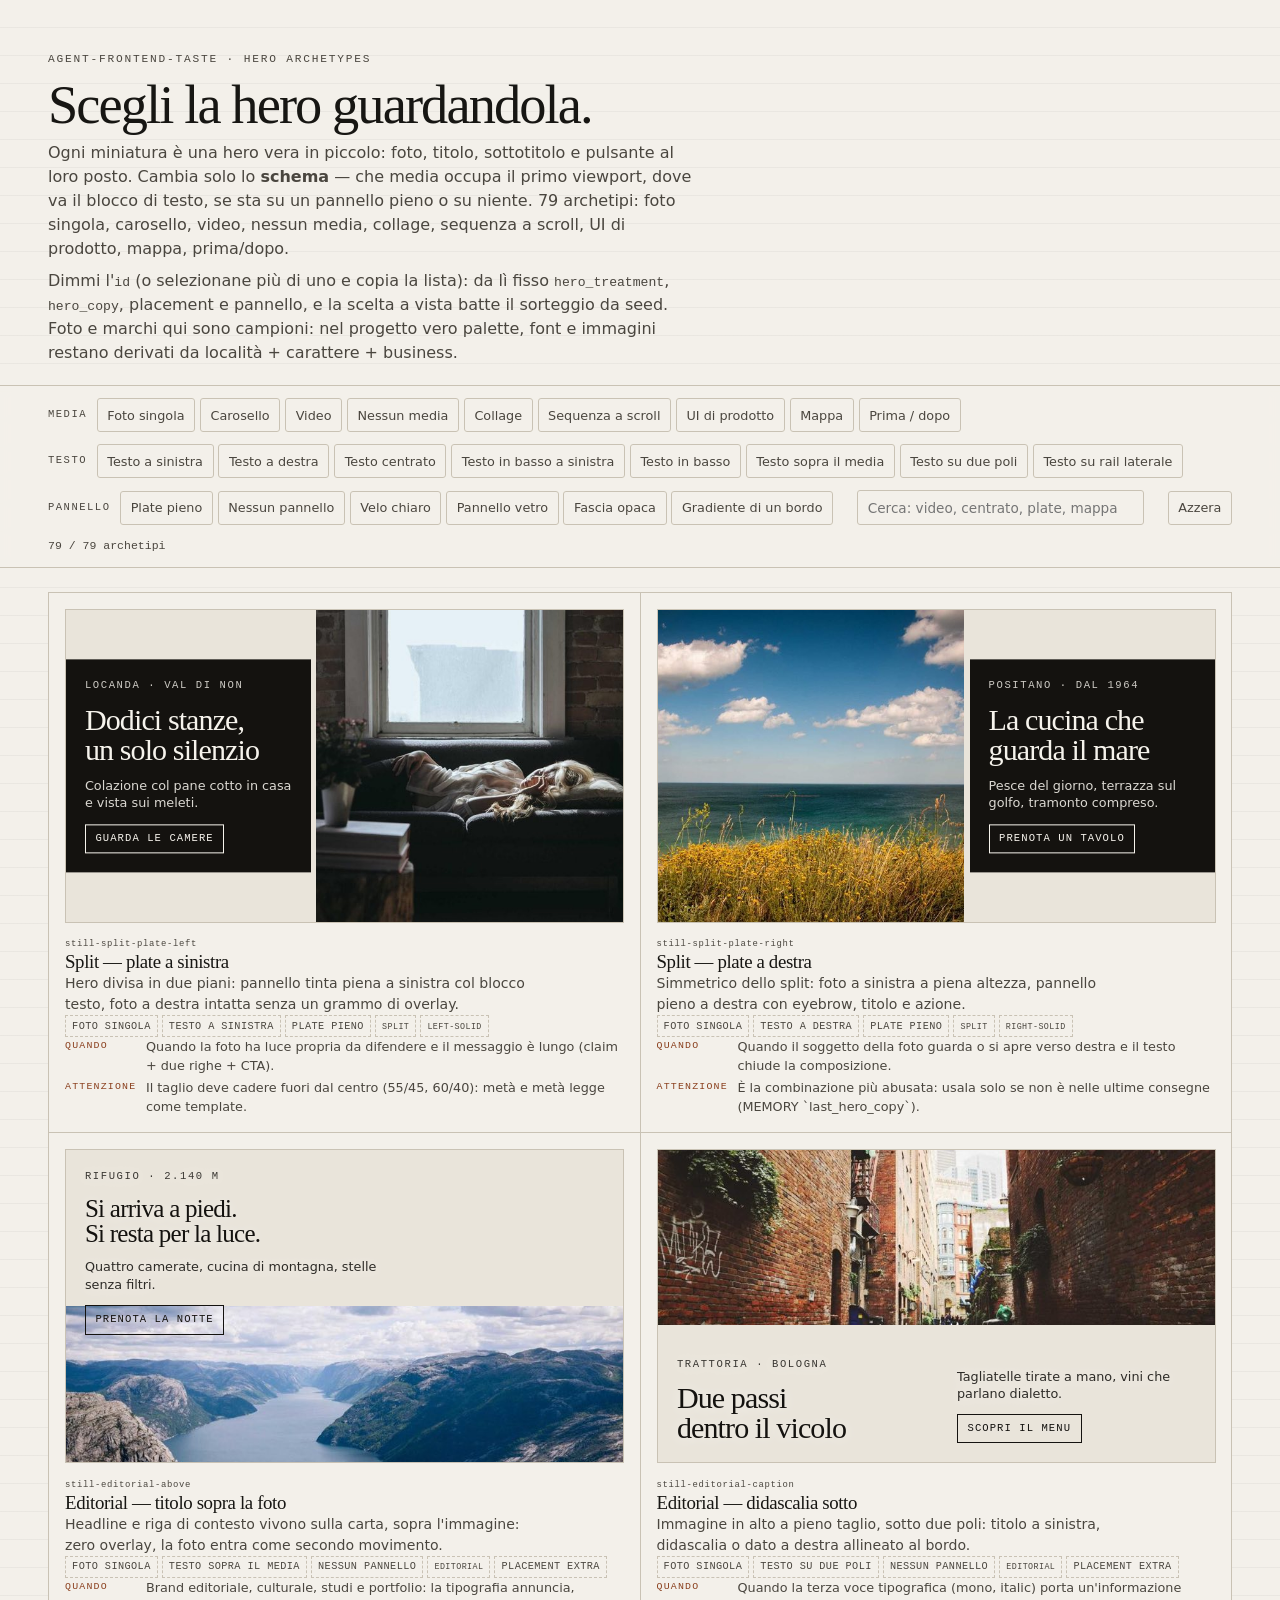
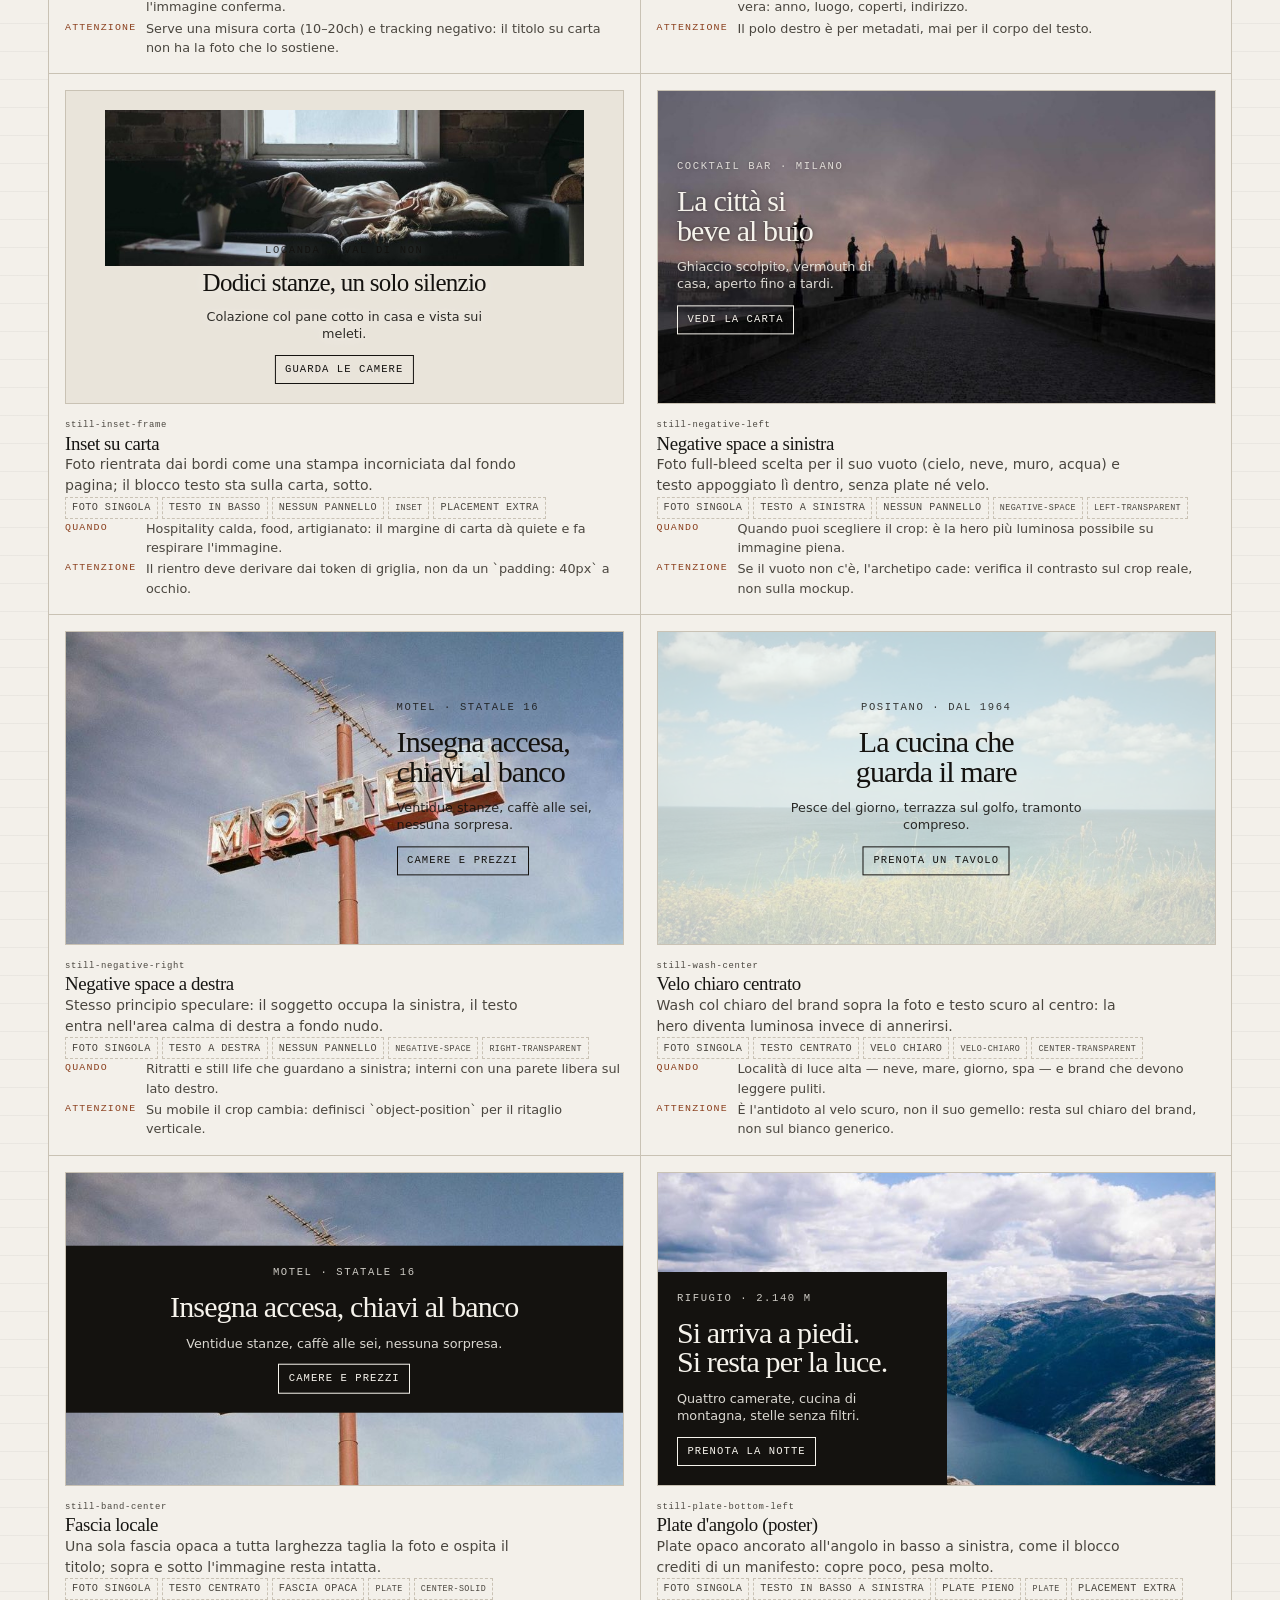
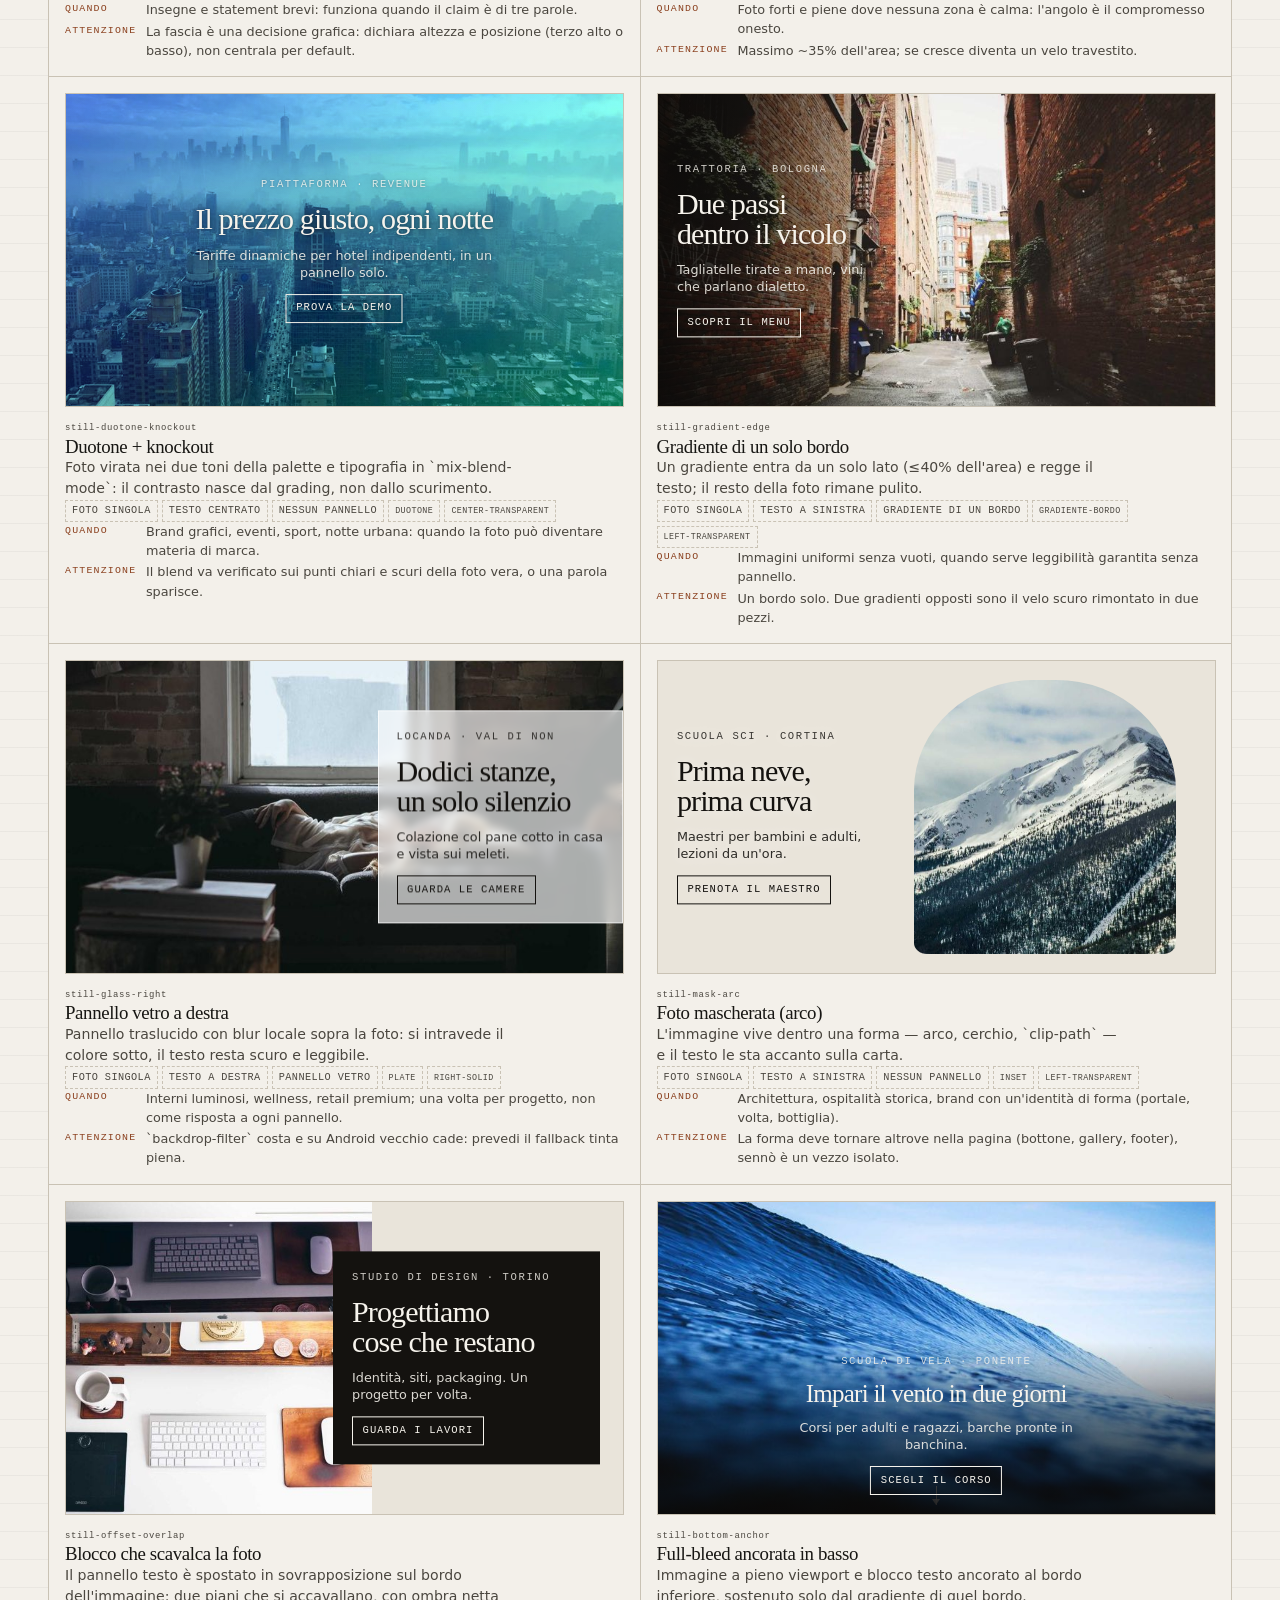
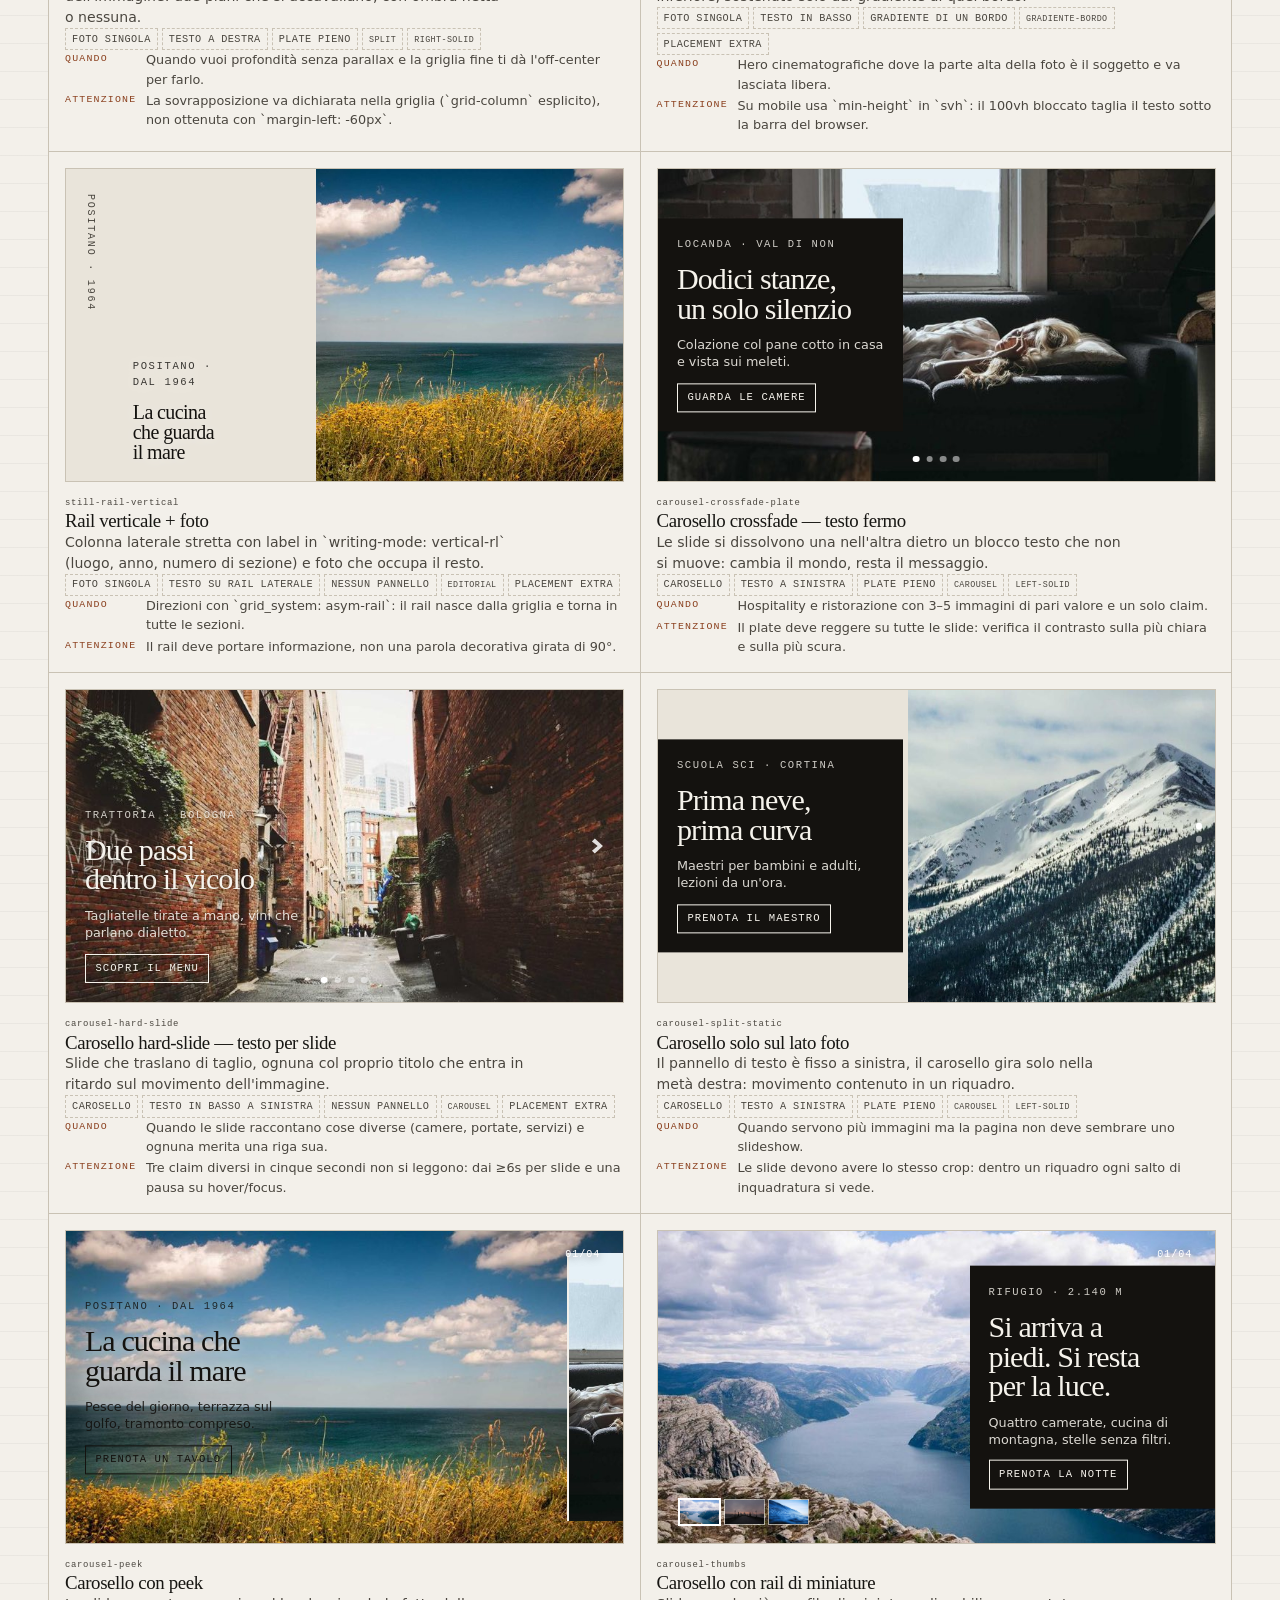
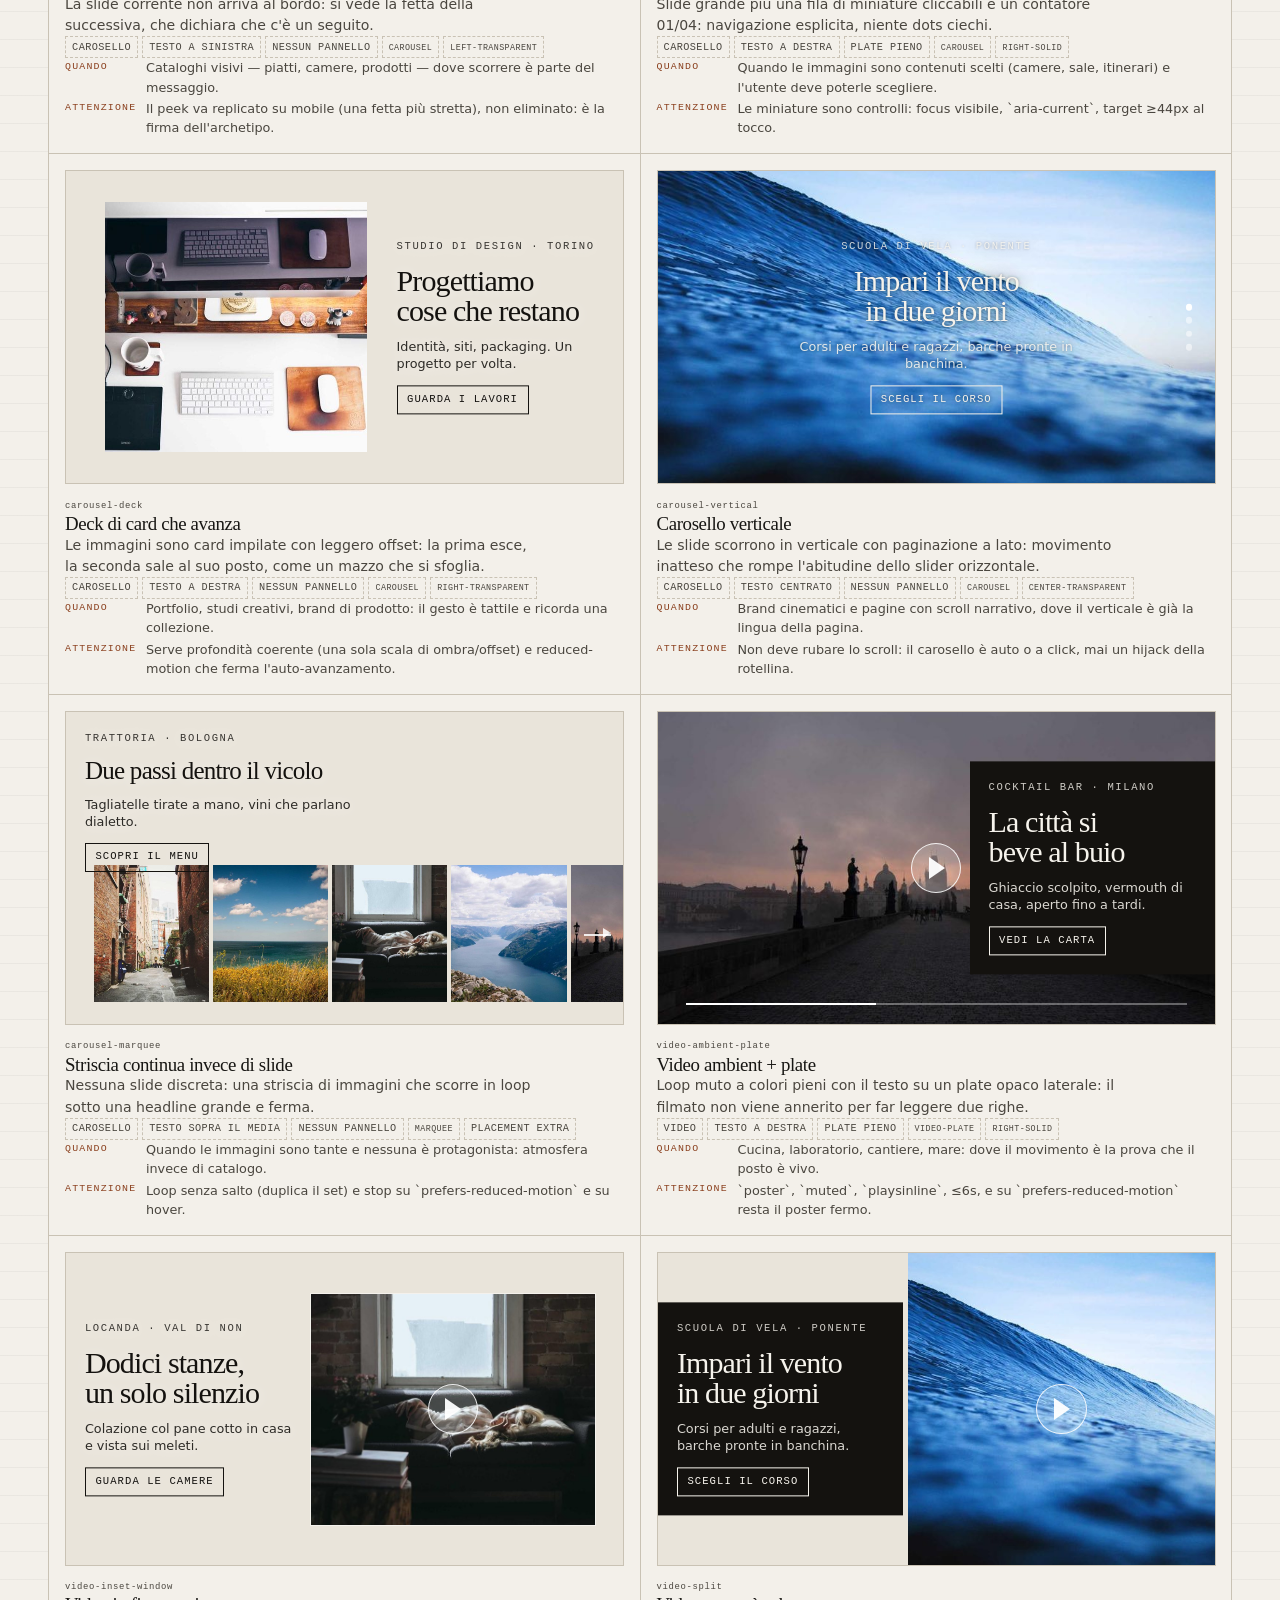
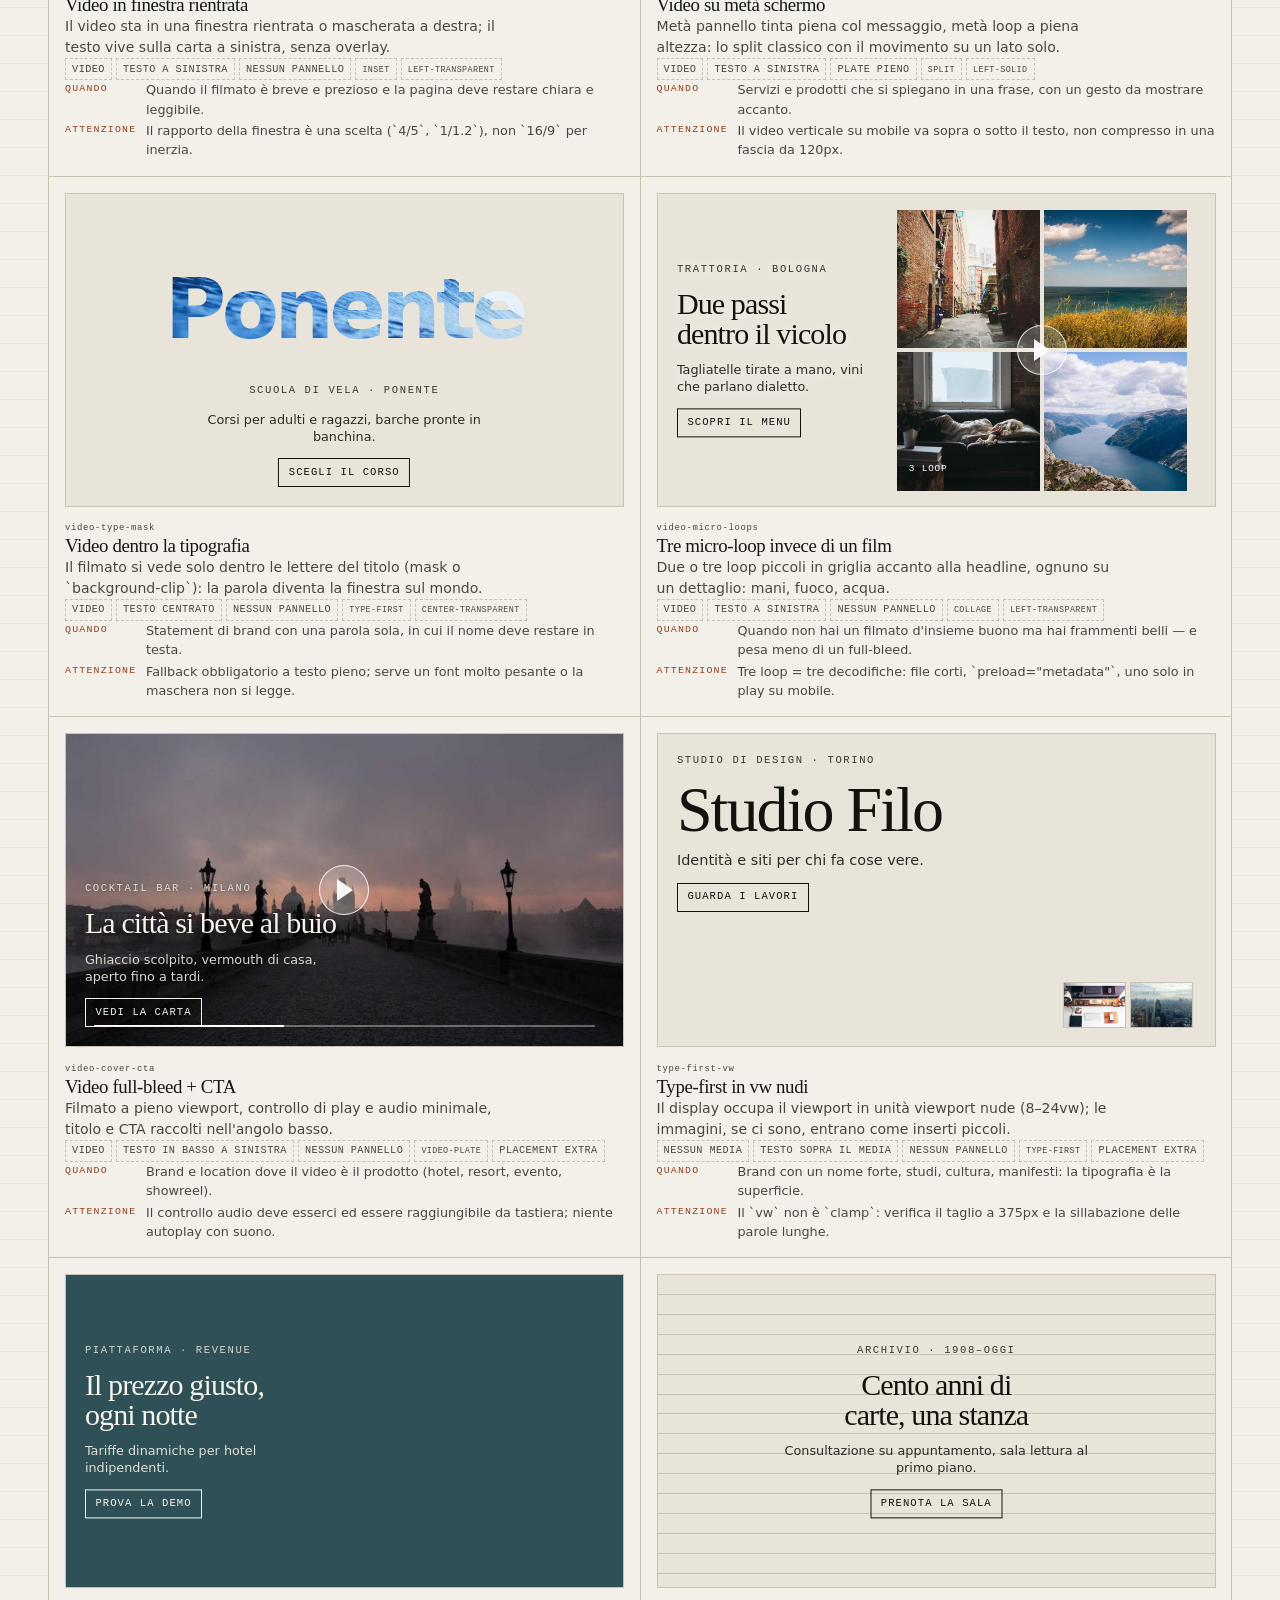
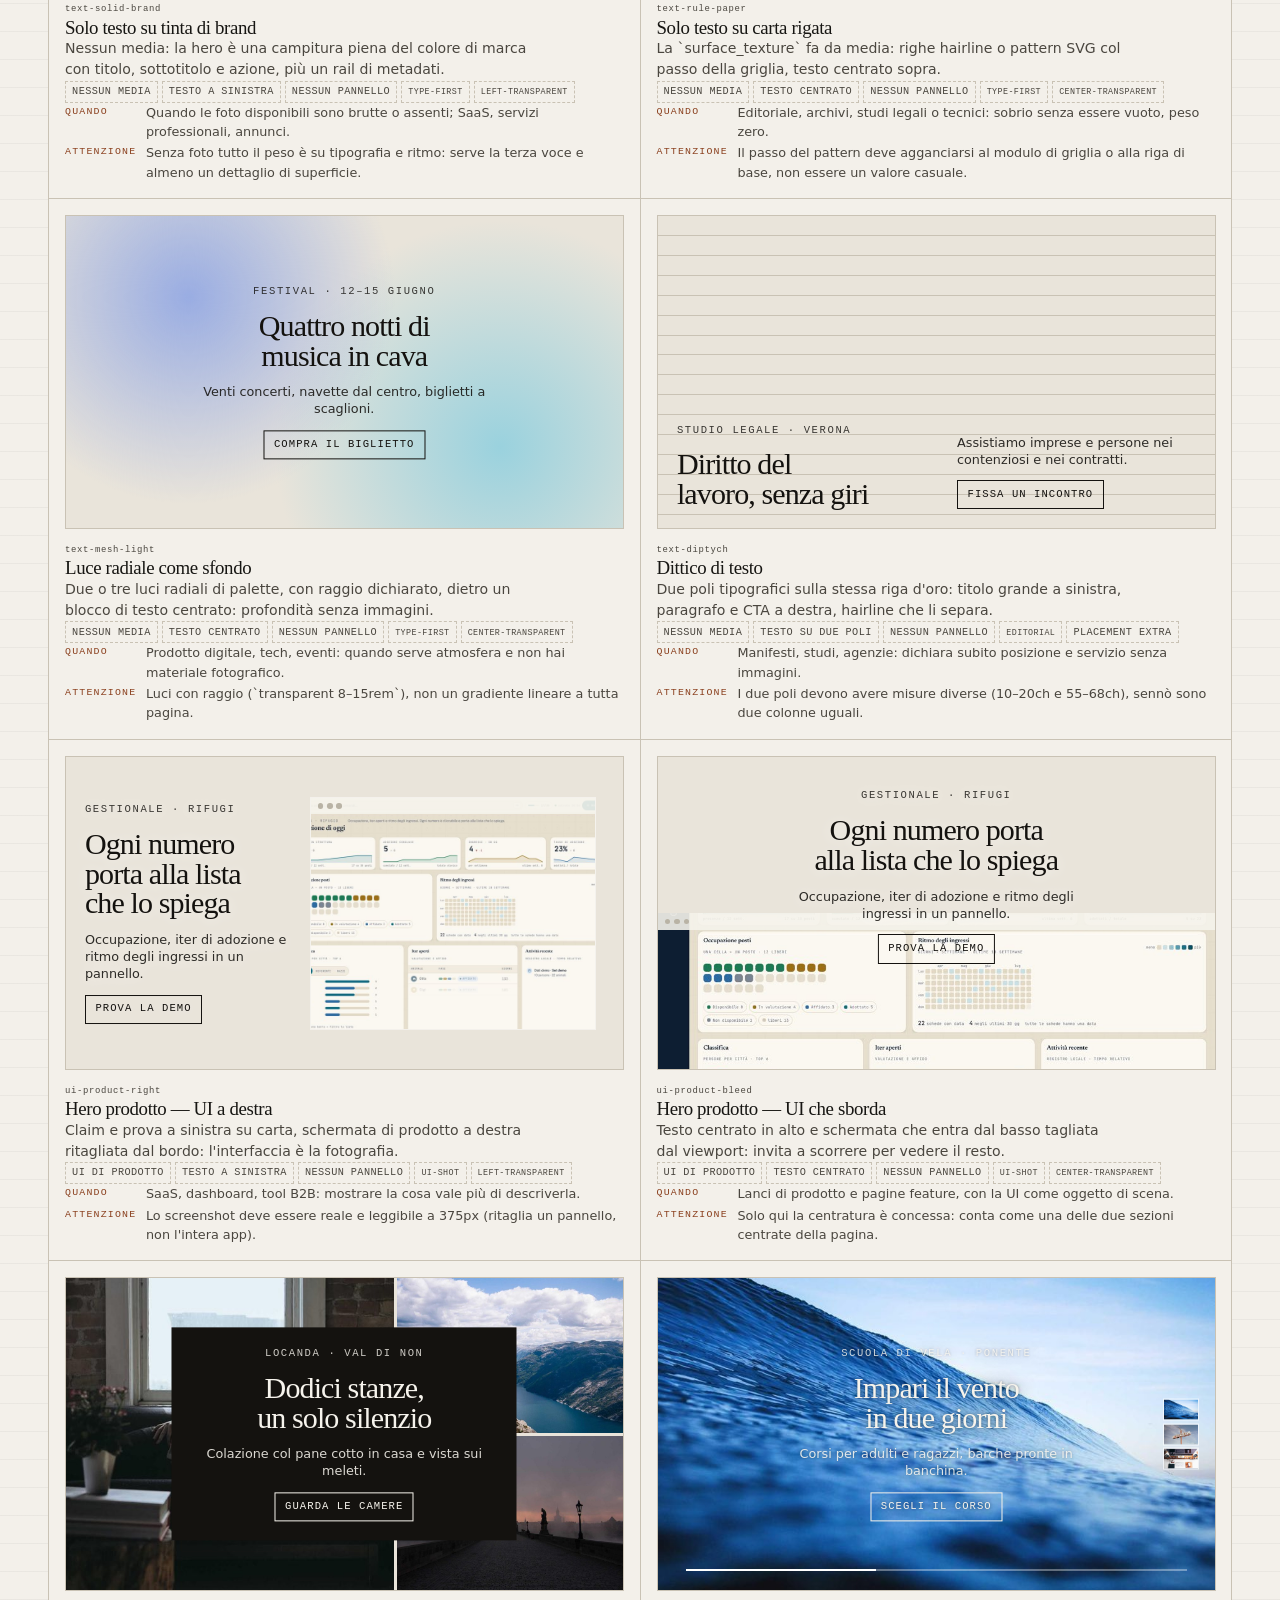
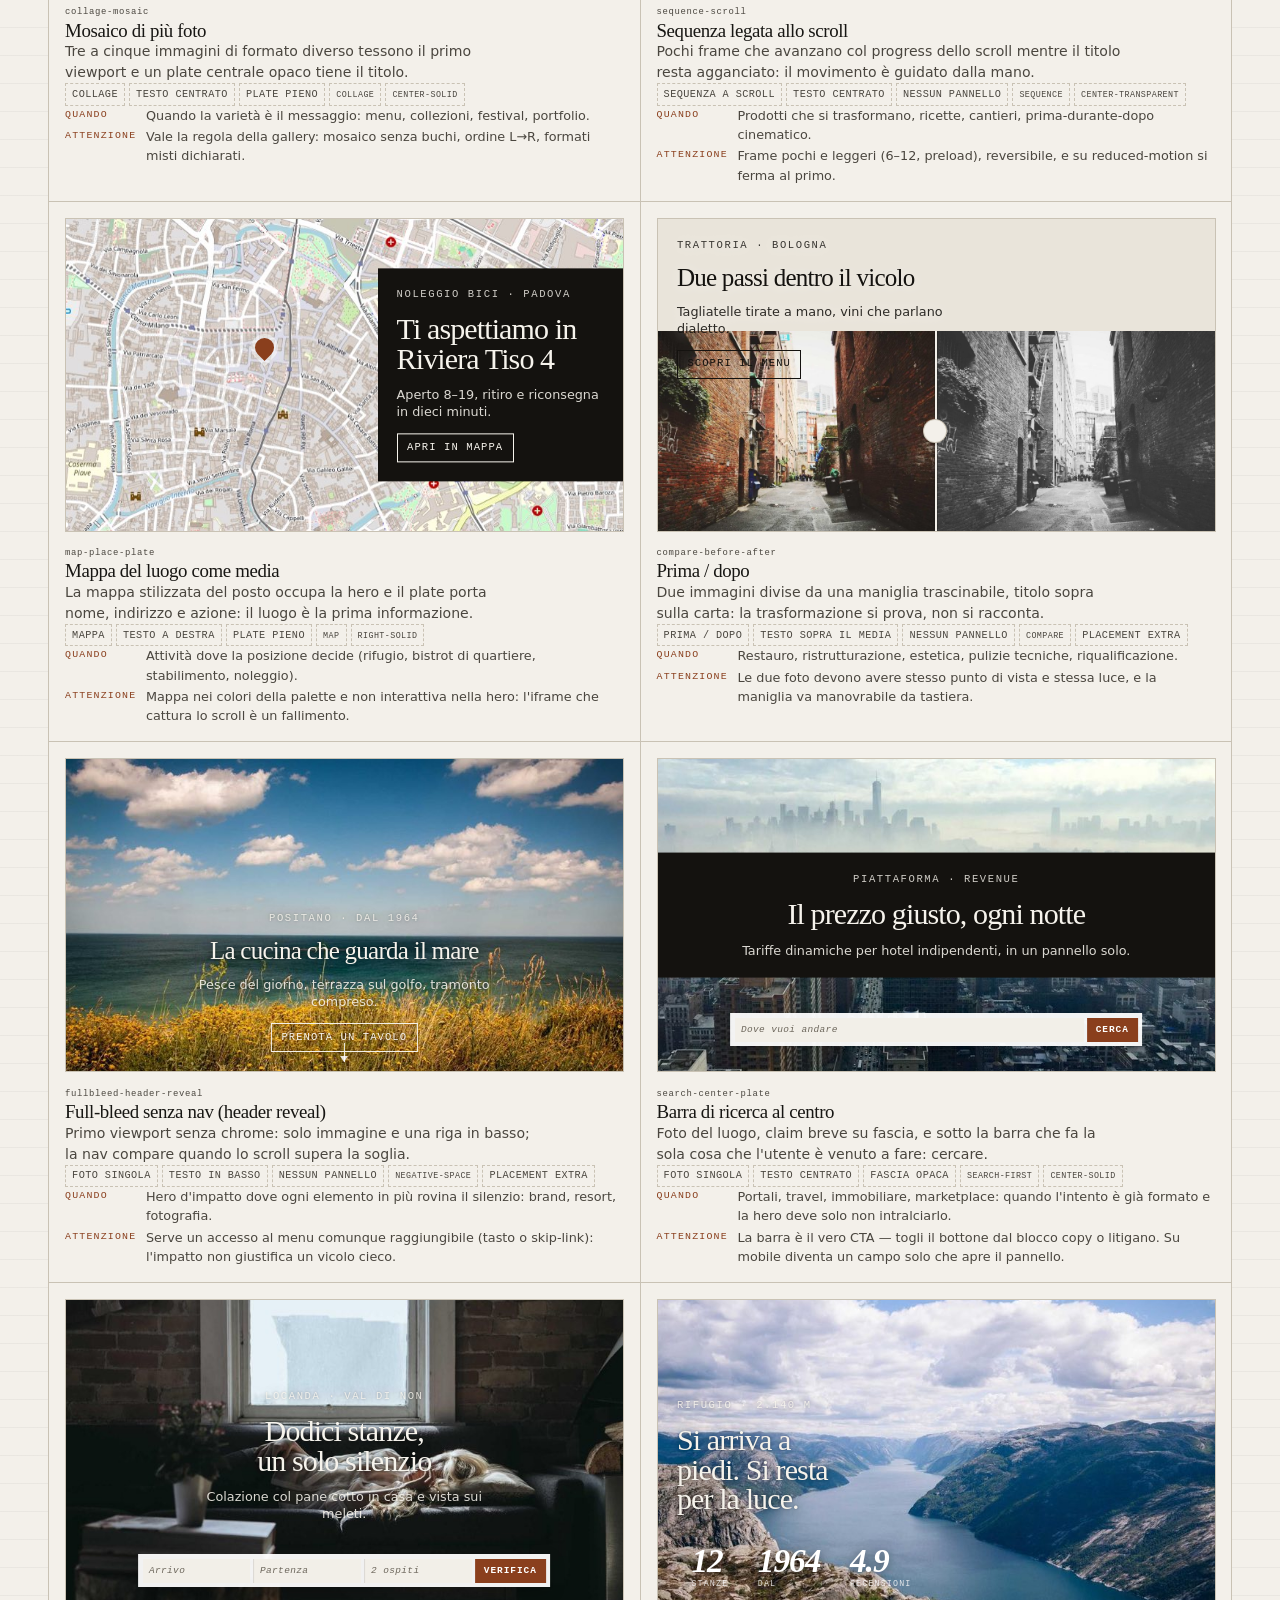
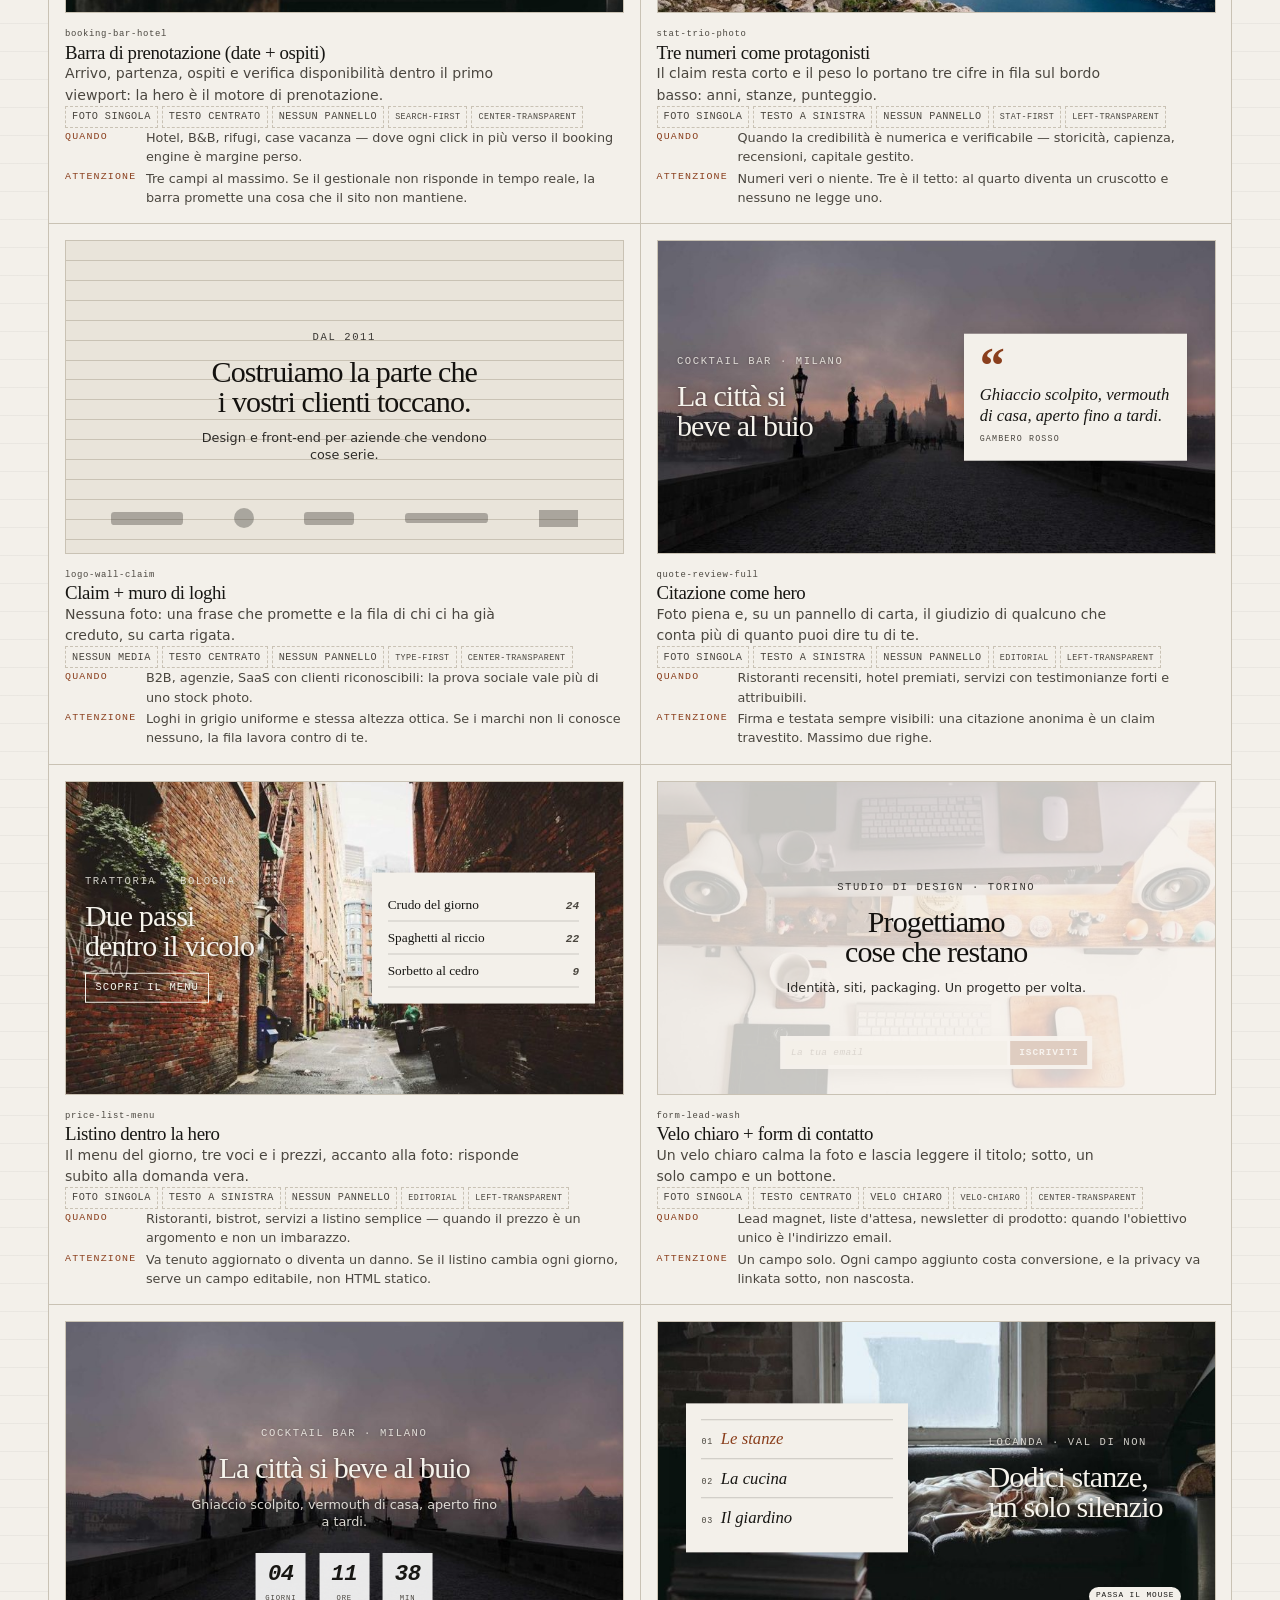
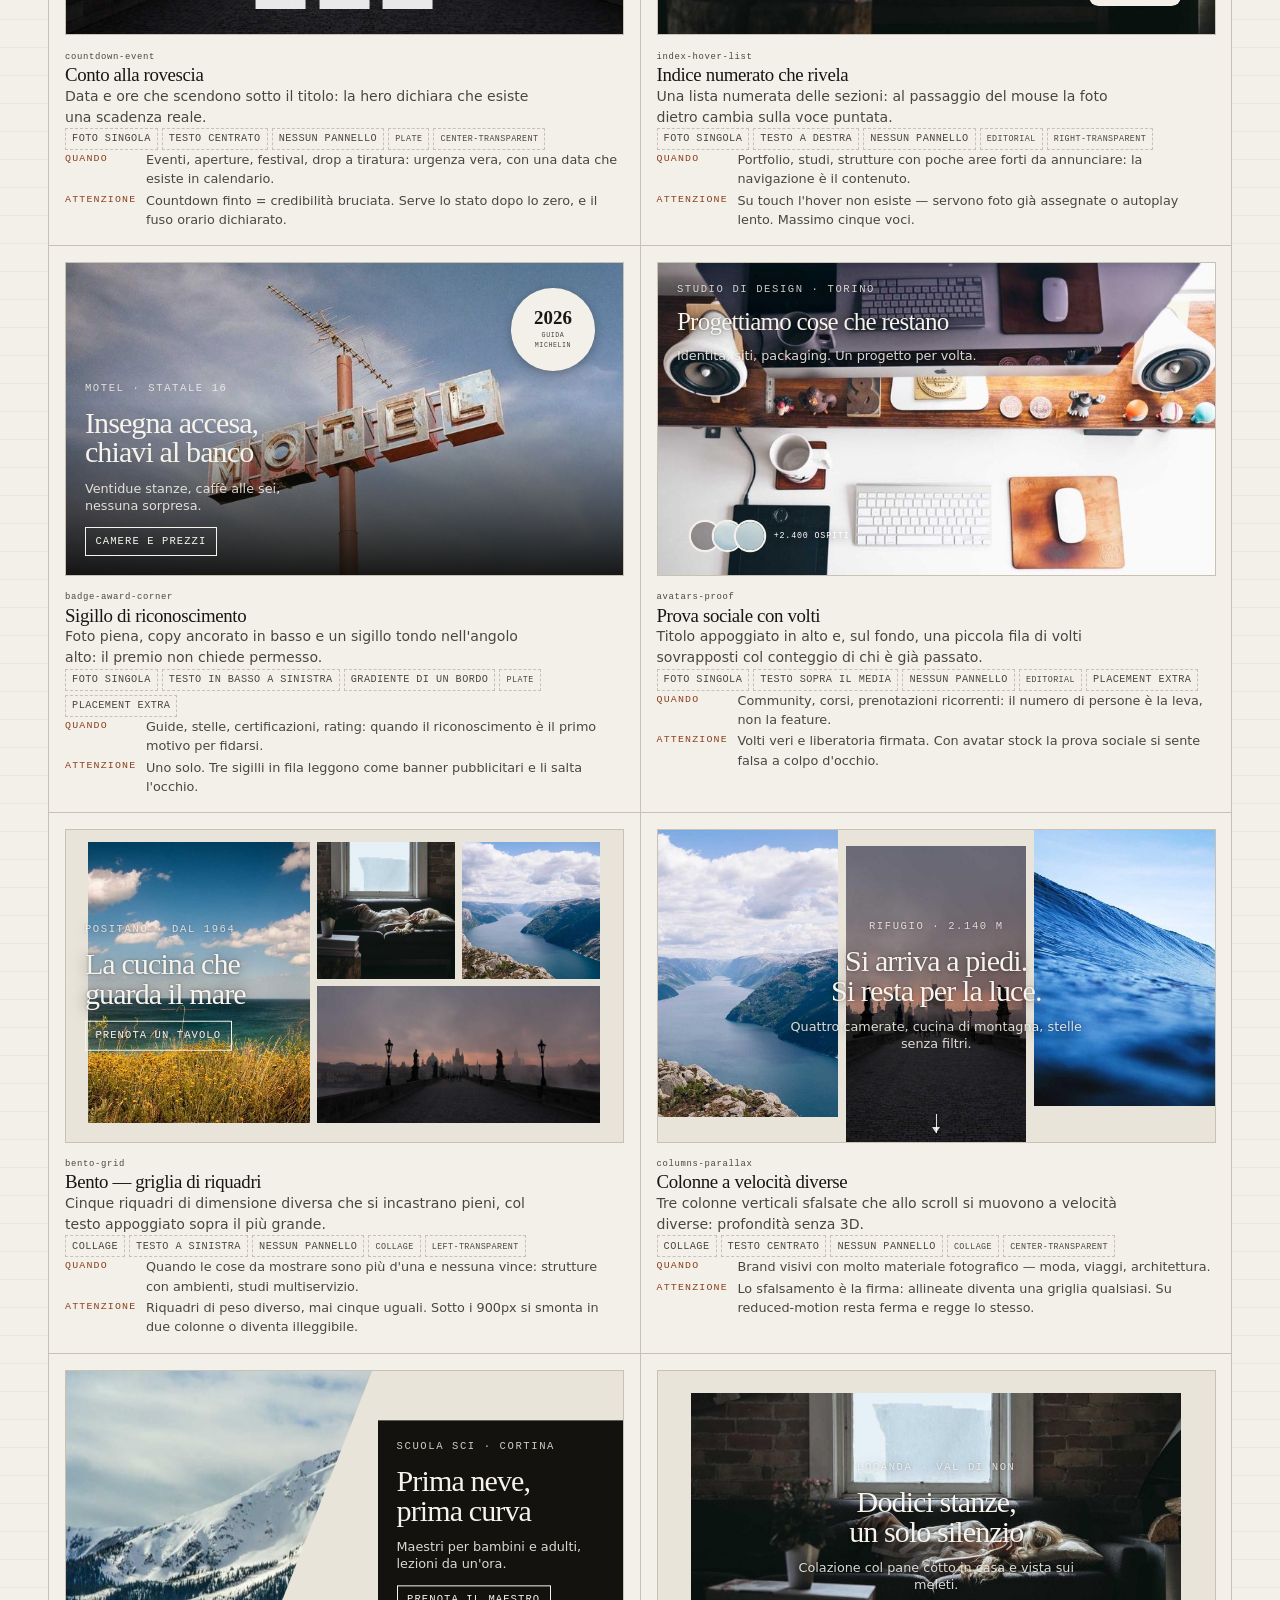
==== skills/agent-frontend-taste/assets/hero-gallery.html @ 32ee652e "Initial release of Enhanced Party Mode (epm) BMad module. Packages seven craft/legal/infra agents wi" ====
<!DOCTYPE html>
<html lang="it" data-generated-by="hero_gallery.py">
<head>
<meta charset="utf-8">
<meta name="viewport" content="width=device-width, initial-scale=1">
<title>Hero archetypes — scelta a vista</title>
<style>
:root {
  --paper: #f3f0ea;
  --paper-2: #e9e4da;
  --ink: #171613;
  --ink-2: #4a463f;
  --rule: #c9c2b4;
  --accent: #8a3f1d;
  --plate: #14120f;
  --r-box: 3px;
  --mono: ui-monospace, "SF Mono", SFMono-Regular, Menlo, Consolas, monospace;
  --serif: "Iowan Old Style", "Palatino Linotype", Palatino, Georgia, serif;
  --sans: system-ui, -apple-system, "Segoe UI", Roboto, sans-serif;
}
* { box-sizing: border-box; }
html { -webkit-text-size-adjust: 100%; }
body {
  margin: 0; background: var(--paper); color: var(--ink);
  font-family: var(--sans); line-height: 1.5;
  background-image: repeating-linear-gradient(180deg, transparent 0 27px, rgba(23,22,19,.045) 27px 28px);
}
code { font-family: var(--mono); font-size: .82em; }

/* ------------------------------------------------------------- masthead */
header.masthead { padding: clamp(1.5rem, 4vw, 3.5rem) clamp(1rem, 4vw, 3rem) 1.25rem; border-bottom: 1px solid var(--rule); }
.kicker { font-family: var(--mono); font-size: .7rem; letter-spacing: .16em; text-transform: uppercase; color: var(--ink-2); margin: 0 0 .75rem; }
h1 { font-family: var(--serif); font-weight: 500; font-size: clamp(2rem, 5.5vw, 3.4rem); line-height: .95; letter-spacing: -.035em; margin: 0 0 .6rem; max-width: 22ch; text-wrap: balance; }
.lede { margin: 0; max-width: 64ch; color: var(--ink-2); text-wrap: pretty; }
.lede + .lede { margin-top: .5rem; }

/* --------------------------------------------------------------- toolbar */
.toolbar { position: sticky; top: 0; z-index: 5; background: color-mix(in srgb, var(--paper) 92%, transparent); backdrop-filter: blur(6px); border-bottom: 1px solid var(--rule); padding: .75rem clamp(1rem, 4vw, 3rem); display: flex; flex-wrap: wrap; gap: .75rem 1.5rem; align-items: center; }
.chips { display: flex; flex-wrap: wrap; gap: .3rem; align-items: center; }
.chips__label { font-family: var(--mono); font-size: .66rem; letter-spacing: .14em; text-transform: uppercase; color: var(--ink-2); margin-right: .3rem; }
.chip, .btn { font: inherit; font-size: .8rem; padding: .3rem .6rem; border: 1px solid var(--rule); border-radius: var(--r-box); background: transparent; color: var(--ink-2); cursor: pointer; min-height: 34px; }
.chip[aria-pressed="true"] { background: var(--ink); border-color: var(--ink); color: var(--paper); }
.chip:focus-visible, .btn:focus-visible, .card:focus-visible, input:focus-visible { outline: 2px solid var(--accent); outline-offset: 2px; }
.search { flex: 1 1 12rem; min-width: 9rem; }
.search input { width: 100%; font: inherit; font-size: .85rem; padding: .4rem .6rem; border: 1px solid var(--rule); border-radius: var(--r-box); background: var(--paper); color: var(--ink); min-height: 34px; }
.count { font-family: var(--mono); font-size: .72rem; color: var(--ink-2); white-space: nowrap; }

/* ----------------------------------------------------------------- grid */
main { padding: 1.5rem clamp(1rem, 4vw, 3rem) 6rem; }
.grid { display: grid; gap: 1px; grid-template-columns: repeat(auto-fill, minmax(min(100%, 25rem), 1fr)); background: var(--rule); border: 1px solid var(--rule); }
.card { background: var(--paper); padding: 1rem; display: flex; flex-direction: column; gap: .75rem; cursor: pointer; }
.card[aria-pressed="true"] { background: var(--paper-2); box-shadow: inset 3px 0 0 var(--accent); }
.card .eyebrow { margin: 0; font-family: var(--mono); font-size: .68rem; letter-spacing: .06em; color: var(--ink-2); }
.card h3 { font-family: var(--serif); font-weight: 500; font-size: 1.18rem; line-height: 1.15; letter-spacing: -.02em; margin: 0; }
.card .desc { margin: 0; font-size: .88rem; color: var(--ink-2); max-width: 52ch; text-wrap: pretty; }
.tokens { list-style: none; display: flex; flex-wrap: wrap; gap: .25rem; margin: 0; padding: 0; }
.tokens li { font-family: var(--mono); font-size: .64rem; letter-spacing: .04em; text-transform: uppercase; padding: .15rem .38rem; border: 1px dashed var(--rule); color: var(--ink-2); }
.notes { margin: 0; display: grid; grid-template-columns: max-content 1fr; gap: .15rem .6rem; font-size: .8rem; }
.notes dt { font-family: var(--mono); font-size: .62rem; letter-spacing: .12em; text-transform: uppercase; color: var(--accent); padding-top: .12rem; }
.notes dd { margin: 0; color: var(--ink-2); }
.card[hidden] { display: none; }

/* ---------------------------------------------------------- thumbnails */
.thumb { position: relative; display: block; aspect-ratio: 16 / 9; overflow: hidden; background: var(--paper-2); border: 1px solid var(--rule); container-type: inline-size; }
.ph, .plane { position: absolute; overflow: hidden; }
.ph img, .ui-peek img, .ui-thumbs img, .ui-frames img, .ui-inserts img { position: absolute; inset: 0; width: 100%; height: 100%; object-fit: cover; }
.ph--full { inset: 0; }
.ph--half-left { inset: 0 45% 0 0; }
.ph--half-right { inset: 0 0 0 45%; }
.ph--inset { inset: 12% 10%; }
.ph--inset-top { inset: 6% 7% 44% 7%; }
.ph--inset-left { inset: 10% 46% 10% 7%; }
.ph--top { inset: 0 0 44% 0; }
.ph--bottom { inset: 50% 0 0 0; }
.ph--window-right { inset: 13% 5% 13% 44%; box-shadow: 0 0 0 1px rgb(255 255 255 / .5); }
.ph--mask-arc { inset: 6% 7% 6% 46%; border-radius: 46% 46% 5% 5% / 40% 40% 4% 4%; }
.ph--half-fold { inset: 0; background: hsl(var(--h) 28% 84%); }
.ph--half-fold img { right: 50%; width: 50%; }
.ph--circle { inset: 7% 6% 7% 54%; border-radius: 50%; }
.ph--corner { inset: 42% 4% 6% 60%; box-shadow: 0 0 0 1px rgb(255 255 255 / .5); }
.ph--frame { inset: 7% 6%; box-shadow: inset 0 0 0 1.6cqw var(--paper), inset 0 0 0 1.9cqw rgb(23 22 19 / .22); }
.ph--angled { inset: 0; clip-path: polygon(0 0, 55% 0, 33% 100%, 0 100%); }
.ph--portrait { inset: 5% 7% 5% 63%; }
.ph--cutout { inset: 0; background:
  radial-gradient(ellipse 62% 52% at 72% 54%, hsl(var(--h) 38% 82%), hsl(var(--h) 26% 90%) 70%); }
.ph--cutout img { inset: 9% 9% 9% 50%; clip-path: ellipse(44% 47% at 50% 50%); }
.ph--tilt { inset: 13% -8% 7% 44%; transform: perspective(70cqw) rotateY(-17deg) rotateX(5deg);
  box-shadow: -1cqw 1.4cqw 3cqw rgb(0 0 0 / .3); }
.ph--arc-bottom { inset: 30% 4% 0 4%; border-radius: 50% 50% 0 0 / 34% 34% 0 0; }
.plane--mosaic { inset: 0; display: grid; grid-template-columns: 1.45fr 1fr; grid-template-rows: 1fr 1fr; gap: 3px; }
.plane--mosaic .ph--cell1 { grid-row: span 2; }
.plane--mosaic-right { inset: 5% 5% 5% 43%; display: grid; grid-template-columns: 1fr 1fr; grid-template-rows: 1fr 1fr; gap: 4px; }
.plane--bento { inset: 4%; display: grid; grid-template-columns: 1.6fr 1fr 1fr; grid-template-rows: 1fr 1fr; gap: 1.2cqw; }
.plane--bento .ph--cell1 { grid-row: span 2; }
.plane--bento .ph--cell4 { grid-column: span 2; }
.plane--columns { inset: 0; display: grid; grid-template-columns: repeat(3, 1fr); gap: 1.4cqw; }
.plane--columns .ph--cell1 { margin-bottom: 14%; }
.plane--columns .ph--cell2 { margin-top: 9%; }
.plane--columns .ph--cell3 { margin-bottom: 20%; }
.plane--stack { inset: 6% 5% 6% 52%; }
.plane--stack .ph--cell { position: absolute; inset: 6% 8%; box-shadow: 0 .6cqw 2cqw rgb(0 0 0 / .3); border: .9cqw solid var(--paper); }
.plane--stack .ph--cell1 { transform: rotate(-7deg) translate(-6%, 4%); }
.plane--stack .ph--cell2 { transform: rotate(4deg) translate(5%, -2%); }
.plane--stack .ph--cell3 { transform: rotate(-1deg); }
.plane--scatter { inset: 0; }
.plane--scatter .ph--cell { position: absolute; box-shadow: 0 .5cqw 1.8cqw rgb(0 0 0 / .26); }
.plane--scatter .ph--cell1 { inset: 8% 58% 42% 6%; transform: rotate(-4deg); }
.plane--scatter .ph--cell2 { inset: 14% 12% 34% 62%; transform: rotate(3deg); }
.plane--scatter .ph--cell3 { inset: 56% 66% 8% 8%; transform: rotate(2deg); }
.plane--scatter .ph--cell4 { inset: 62% 18% 6% 48%; transform: rotate(-3deg); }
.plane--device-duo { inset: 10% 6% 0 40%; }
.plane--device-duo .ph--cell { position: absolute; }
.plane--device-duo .ph--cell1 { inset: 0 8% 14% 0; box-shadow: 0 1cqw 2.4cqw rgb(0 0 0 / .28); border: .7cqw solid #1b1a17; border-radius: .6cqw; }
.plane--device-duo .ph--cell2 { inset: 26% 0 0 62%; box-shadow: 0 1cqw 2cqw rgb(0 0 0 / .32); border: .7cqw solid #1b1a17; border-radius: 1.6cqw; }
.plane--strip-bottom { inset: auto 0 7% 0; height: 44%; display: flex; gap: 4px; padding: 0 5%; }
.plane--strip-bottom .ph--cell { flex: 1 0 23%; }
.plane--strip-top { inset: 5% 0 auto 0; height: 42%; display: flex; gap: 4px; padding: 0 5%; }
.plane--strip-top .ph--cell { flex: 1 0 18%; }
.plane--compare { inset: 36% 0 0 0; }
.plane--compare-v { inset: 0 0 0 46%; }
.plane--compare-v .ph--compare-a { inset: 0 0 50% 0; }
.plane--compare-v .ph--compare-b { inset: 50% 0 0 0; }
.ph--compare-a { inset: 0 50% 0 0; }
.ph--compare-b { inset: 0 0 0 50%; }
.ph--compare-b img { filter: grayscale(1) contrast(.82) brightness(1.1); }
.ph--cell { position: relative; overflow: hidden; }
.wash { position: absolute; inset: 0; background: hsl(var(--h) 40% 94% / .8); }
.edge { position: absolute; }
.edge--left { inset: 0 58% 0 0; background: linear-gradient(90deg, rgb(10 9 8 / .9), rgb(10 9 8 / .5) 55%, transparent); }
.edge--right { inset: 0 0 0 58%; background: linear-gradient(270deg, rgb(10 9 8 / .9), rgb(10 9 8 / .5) 55%, transparent); }
.edge--bottom, .edge--bottom-left { inset: 45% 0 0 0; background: linear-gradient(0deg, rgb(10 9 8 / .92), rgb(10 9 8 / .45) 55%, transparent); }

/* ------------------------------------------------- copy: testo davvero */
.copy { position: absolute; display: flex; flex-direction: column; gap: 2.2cqw; width: 44%; padding: 3.4cqw; }
.copy--left { left: 0; top: 50%; transform: translateY(-50%); }
.copy--right { right: 0; top: 50%; transform: translateY(-50%); }
.copy--center { left: 50%; top: 50%; transform: translate(-50%, -50%); width: 62%; align-items: center; text-align: center; }
.copy--center-top { left: 50%; top: 4%; transform: translateX(-50%); width: 64%; align-items: center; text-align: center; }
.copy--bottom-left { left: 0; bottom: 0; width: 52%; }
.copy--bottom { left: 50%; bottom: 0; transform: translateX(-50%); width: 64%; align-items: center; text-align: center; }
.copy--top { left: 0; top: 0; width: 64%; }
.copy--rail { left: 0; top: 0; bottom: 0; width: 34%; padding-left: 12%; justify-content: flex-end; }
.copy--split { left: 0; right: 0; bottom: 0; width: auto; flex-direction: row; align-items: flex-end; justify-content: space-between; gap: 4cqw; }
.copy--is-offset { right: 4%; width: 48%; }
.pole { display: flex; flex-direction: column; gap: 2cqw; width: 46%; }
.pole--b { align-items: flex-start; }
.panel--solid { background: var(--plate); }
.panel--band { left: 0; right: 0; width: auto; padding: 3.4cqw 9%; transform: translateY(-50%); background: var(--plate); }
.panel--glass { background: rgb(255 255 255 / .66); box-shadow: inset 0 0 0 1px rgb(255 255 255 / .7); backdrop-filter: blur(4px); }
.c-eyebrow { font-family: var(--mono); font-size: 1.9cqw; letter-spacing: .15em; text-transform: uppercase; opacity: .82; }
.c-title { font-family: var(--serif); font-size: 5.4cqw; line-height: .98; letter-spacing: -.03em; text-wrap: balance; }
.c-sub { font-size: 2.3cqw; line-height: 1.35; opacity: .88; }
.c-cta { font-family: var(--mono); font-size: 1.9cqw; letter-spacing: .1em; text-transform: uppercase; border: 1px solid currentColor; padding: .55em .9em; align-self: start; }
.copy--center .c-cta, .copy--bottom .c-cta, .copy--center-top .c-cta, .panel--band .c-cta { align-self: center; }
.tone--light { color: #f6f3ec; }
.tone--dark { color: #14120f; }
.on-photo.tone--light { text-shadow: 0 1px 16px rgb(0 0 0 / .55), 0 0 3px rgb(0 0 0 / .35); }
.on-photo.tone--dark { text-shadow: 0 1px 14px rgb(255 255 255 / .7); }
.copy--rail .c-sub, .copy--rail .c-cta { display: none; }
.copy--rail .c-title { font-size: 3.6cqw; }
.copy--top .c-title, .copy--bottom .c-title { font-size: 4.5cqw; }
.copy--xl .c-title { font-size: 11.5cqw; line-height: .9; }
.copy--xl .c-sub { font-size: 2.6cqw; }

/* chrome */
.ui-dots { position: absolute; left: 50%; bottom: 6%; transform: translateX(-50%); display: flex; gap: 1.2cqw; }
.ui-dots i { width: 1.2cqw; height: 1.2cqw; border-radius: 50%; background: rgb(255 255 255 / .5); }
.ui-dots i:first-child { background: #fff; }
.ui-dots--v { left: auto; right: 4%; bottom: auto; top: 50%; transform: translateY(-50%); flex-direction: column; }
.ui-arrow { position: absolute; top: 50%; width: 3.2cqw; height: 3.2cqw; margin-top: -1.6cqw; background: rgb(255 255 255 / .85); }
.ui-arrow--l { left: 3%; clip-path: polygon(62% 8%, 78% 24%, 46% 50%, 78% 76%, 62% 92%, 16% 50%); }
.ui-arrow--r { right: 3%; clip-path: polygon(38% 8%, 22% 24%, 54% 50%, 22% 76%, 38% 92%, 84% 50%); }
.ui-thumbs { position: absolute; bottom: 6%; display: flex; gap: 1cqw; }
.ui-thumbs--right { right: 4%; }
.ui-thumbs--left { left: 4%; }
.ui-thumbs i { position: relative; width: 7cqw; height: 4.4cqw; overflow: hidden; box-shadow: 0 0 0 1px rgb(255 255 255 / .55); }
.ui-thumbs i:first-child { box-shadow: 0 0 0 2px #fff; }
.ui-counter { position: absolute; right: 4%; top: 5%; font-family: var(--mono); font-size: 1.8cqw; letter-spacing: .1em; color: #fff; text-shadow: 0 1px 8px rgb(0 0 0 / .6); }
.ui-peek { position: absolute; right: 0; top: 7%; bottom: 7%; width: 10%; overflow: hidden; border-left: 2px solid var(--paper); }
.ui-deck { position: absolute; box-shadow: 0 0 0 1px rgb(23 22 19 / .28); }
.ui-deck--1 { inset: -6% -5%; }
.ui-deck--2 { inset: -12% -10%; opacity: .45; }
.ui-play { position: absolute; left: 50%; top: 50%; width: 9cqw; height: 9cqw; margin: -4.5cqw 0 0 -4.5cqw; border-radius: 50%; background: rgb(255 255 255 / .2); box-shadow: inset 0 0 0 1px rgb(255 255 255 / .85); }
.ui-play::after { content: ""; position: absolute; left: 35%; top: 28%; border-left: 3cqw solid rgb(255 255 255 / .95); border-top: 2.1cqw solid transparent; border-bottom: 2.1cqw solid transparent; }
.ui-progress { position: absolute; left: 5%; right: 5%; bottom: 6%; height: 2px; background: rgb(255 255 255 / .35); }
.ui-progress i { display: block; width: 38%; height: 100%; background: #fff; }
.ui-frames { position: absolute; right: 3%; top: 50%; transform: translateY(-50%); display: flex; flex-direction: column; gap: .8cqw; }
.ui-frames i { position: relative; width: 6cqw; height: 3.6cqw; overflow: hidden; box-shadow: 0 0 0 1px rgb(255 255 255 / .6); }
.ui-marquee { position: absolute; right: 2%; top: 50%; width: 5cqw; height: 2px; background: rgb(255 255 255 / .85); }
.ui-marquee::after { content: ""; position: absolute; right: 0; top: -1cqw; border-left: 1.6cqw solid rgb(255 255 255 / .85); border-top: 1cqw solid transparent; border-bottom: 1cqw solid transparent; }
.ui-pin { position: absolute; left: 34%; top: 38%; width: 3.4cqw; height: 3.4cqw; border-radius: 50% 50% 50% 0; transform: rotate(-45deg); background: var(--accent); box-shadow: 0 0 0 .7cqw rgb(255 255 255 / .5); }
.ui-handle { position: absolute; left: 50%; top: 0; bottom: 0; width: 2px; margin-left: -1px; background: var(--paper); box-shadow: 0 0 0 1px rgb(23 22 19 / .25); }
.ui-handle::after { content: ""; position: absolute; left: -2cqw; top: 50%; margin-top: -2cqw; width: 4cqw; height: 4cqw; border-radius: 50%; background: var(--paper); box-shadow: 0 0 0 1px var(--rule), 0 .3cqw 1cqw rgb(0 0 0 / .3); }
.ui-masktype { position: absolute; inset: 0 0 26% 0; display: grid; place-items: center; font-family: var(--sans); font-weight: 900; font-size: 15cqw; letter-spacing: -.055em;
  background-size: cover; background-position: center; -webkit-background-clip: text; background-clip: text; color: transparent; }
.ui-winbar { position: absolute; left: 0; right: 0; top: 0; height: 3cqw; display: flex; align-items: center; gap: .7cqw; padding-left: 1.2cqw; background: rgb(246 243 236 / .9); }
.ui-winbar i { width: 1cqw; height: 1cqw; border-radius: 50%; background: #b9b3a5; }
.ui-rules { position: absolute; inset: 0; background-image: repeating-linear-gradient(180deg, transparent 0 3.4cqw, var(--rule) 3.4cqw calc(3.4cqw + 1px)); }
.ui-mesh { position: absolute; inset: 0; background:
  radial-gradient(circle at 22% 26%, hsl(var(--h) 62% 72% / .85), transparent 42%),
  radial-gradient(circle at 78% 74%, hsl(calc(var(--h) - 32) 58% 70% / .8), transparent 46%); }
.ui-flat { position: absolute; inset: 0; background: hsl(var(--h) 30% 26%); }
.ui-duotone { position: absolute; inset: 0; background: linear-gradient(150deg, hsl(var(--h) 64% 34% / .82), hsl(calc(var(--h) - 60) 50% 52% / .78)); mix-blend-mode: hard-light; }
.ui-inserts { position: absolute; right: 4%; bottom: 6%; display: flex; gap: 1cqw; }
.ui-inserts i { position: relative; width: 11cqw; height: 8cqw; overflow: hidden; box-shadow: 0 0 0 1px var(--rule); }
.ui-loops { position: absolute; left: 4%; bottom: 5%; font-family: var(--mono); font-size: 1.7cqw; letter-spacing: .08em; text-transform: uppercase; color: #fff; text-shadow: 0 1px 8px rgb(0 0 0 / .7); }
.ui-cue { position: absolute; left: 50%; bottom: 3%; width: 1px; height: 3.4cqw; background: rgb(255 255 255 / .85); }
.ui-cue::after { content: ""; position: absolute; left: -.7cqw; bottom: 0; border-top: 1.2cqw solid rgb(255 255 255 / .85); border-left: .8cqw solid transparent; border-right: .8cqw solid transparent; }
.ui-vlabel { position: absolute; left: 3%; top: 8%; font-family: var(--mono); font-size: 1.8cqw; letter-spacing: .18em; text-transform: uppercase; color: var(--ink-2); writing-mode: vertical-rl; }
.ui-handle--v { left: 0; right: 0; top: 50%; bottom: auto; width: auto; height: 2px; margin: -1px 0 0; }
.ui-handle--v::after { left: 50%; top: 50%; margin: -2cqw 0 0 -2cqw; }

/* chrome funzionale: la hero che chiede un'azione */
.ui-bar { position: absolute; left: 50%; bottom: 8%; transform: translateX(-50%); display: flex; align-items: stretch; gap: .5cqw;
  width: 74%; padding: .8cqw; background: rgb(255 255 255 / .94); box-shadow: 0 1cqw 2.6cqw rgb(0 0 0 / .22); }
.ui-bar .f { flex: 1 1 0; display: flex; align-items: center; padding: .9cqw 1.1cqw; font-family: var(--mono); font-size: 1.7cqw;
  letter-spacing: .04em; color: #6d675c; background: #f2efe8; white-space: nowrap; overflow: hidden; }
.ui-bar .f + .f { border-left: 1px solid rgb(23 22 19 / .1); }
.ui-bar b { display: flex; align-items: center; padding: .9cqw 1.6cqw; font-family: var(--mono); font-size: 1.7cqw;
  letter-spacing: .1em; text-transform: uppercase; color: #fff; background: var(--accent); }
.ui-bar--form { width: 56%; }
.ui-stats { position: absolute; left: 6%; right: 6%; bottom: 7%; display: flex; gap: 6%; }
.ui-stats i { display: flex; flex-direction: column; gap: .3cqw; }
.ui-stats b { font-family: var(--serif); font-size: 6cqw; line-height: .9; letter-spacing: -.03em; color: #fff; text-shadow: 0 1px 12px rgb(0 0 0 / .5); }
.ui-stats em { font-family: var(--mono); font-style: normal; font-size: 1.5cqw; letter-spacing: .14em; text-transform: uppercase; color: rgb(255 255 255 / .8); }
.ui-logos { position: absolute; left: 8%; right: 8%; bottom: 8%; display: flex; align-items: center; justify-content: space-between; gap: 4%; }
.ui-logos i { height: 2.4cqw; background: currentColor; opacity: .3; border-radius: .6cqw; }
.ui-logos i:nth-child(1) { width: 13cqw; }
.ui-logos i:nth-child(2) { width: 3.6cqw; height: 3.6cqw; border-radius: 50%; }
.ui-logos i:nth-child(3) { width: 9cqw; }
.ui-logos i:nth-child(4) { width: 15cqw; height: 1.8cqw; }
.ui-logos i:nth-child(5) { width: 7cqw; height: 3cqw; border-radius: 0; }
.ui-quote, .ui-prices, .ui-index { position: absolute; top: 50%; transform: translateY(-50%); width: 40%; display: flex; flex-direction: column;
  padding: 2.8cqw; background: var(--paper); box-shadow: 0 1cqw 2.8cqw rgb(0 0 0 / .22); }
.ui-side--right { right: 5%; }
.ui-side--left { left: 5%; }
.ui-quote { gap: 1cqw; }
.ui-quote b { font-family: var(--serif); font-size: 9cqw; line-height: .6; color: var(--accent); }
.ui-quote em { font-family: var(--serif); font-style: italic; font-size: 3cqw; line-height: 1.25; color: var(--ink); }
.ui-quote span { font-family: var(--mono); font-size: 1.5cqw; letter-spacing: .14em; text-transform: uppercase; color: var(--ink-2); }
.ui-prices i { display: flex; align-items: baseline; gap: 1cqw; padding: 1.1cqw 0; border-bottom: 1px solid rgb(23 22 19 / .18); }
.ui-prices em { flex: 1 1 auto; font-family: var(--serif); font-style: normal; font-size: 2.4cqw; color: var(--ink); }
.ui-prices b { font-family: var(--mono); font-size: 2cqw; font-variant-numeric: tabular-nums; color: var(--ink-2); }
.ui-index i { display: flex; align-items: baseline; gap: 1.4cqw; padding: 1.2cqw 0; border-top: 1px solid rgb(23 22 19 / .2); font-family: var(--serif); font-size: 3cqw; color: var(--ink); }
.ui-index i:first-child { color: var(--accent); }
.ui-index em { font-family: var(--mono); font-style: normal; font-size: 1.5cqw; letter-spacing: .1em; color: var(--ink-2); }
.ui-count { position: absolute; left: 50%; bottom: 8%; transform: translateX(-50%); display: flex; gap: 2.4cqw; }
.ui-count i { display: flex; flex-direction: column; align-items: center; gap: .2cqw; min-width: 9cqw; padding: 1cqw .6cqw; background: rgb(255 255 255 / .9); }
.ui-count b { font-family: var(--mono); font-size: 4cqw; font-variant-numeric: tabular-nums; letter-spacing: -.02em; color: var(--ink); }
.ui-count em { font-family: var(--mono); font-style: normal; font-size: 1.3cqw; letter-spacing: .12em; text-transform: uppercase; color: var(--ink-2); }
.ui-badge { position: absolute; right: 5%; top: 8%; width: 15cqw; height: 15cqw; border-radius: 50%; display: flex; flex-direction: column;
  align-items: center; justify-content: center; gap: .3cqw; text-align: center; background: var(--paper); box-shadow: 0 .6cqw 2cqw rgb(0 0 0 / .28); }
.ui-badge b { font-family: var(--serif); font-size: 3.4cqw; line-height: 1; color: var(--ink); }
.ui-badge em { font-family: var(--mono); font-style: normal; font-size: 1.2cqw; letter-spacing: .08em; text-transform: uppercase; color: var(--ink-2); max-width: 11cqw; }
.ui-avatars { position: absolute; left: 6%; bottom: 8%; display: flex; align-items: center; gap: 1.2cqw; }
.ui-avatars i { position: relative; width: 5cqw; height: 5cqw; border-radius: 50%; overflow: hidden; box-shadow: 0 0 0 .4cqw var(--paper); }
.ui-avatars i + i { margin-left: -2.2cqw; }
.ui-avatars em { margin-left: .6cqw; font-family: var(--mono); font-style: normal; font-size: 1.5cqw; letter-spacing: .1em; text-transform: uppercase; color: #fff; text-shadow: 0 1px 8px rgb(0 0 0 / .7); }
.ui-pins i { position: absolute; width: 3cqw; height: 3cqw; border-radius: 50% 50% 50% 0; transform: rotate(-45deg); background: var(--accent); box-shadow: 0 0 0 .6cqw rgb(255 255 255 / .45); }
.ui-pins .p1 { left: 26%; top: 34%; }
.ui-pins .p2 { left: 52%; top: 56%; opacity: .75; }
.ui-pins .p3 { left: 68%; top: 28%; opacity: .55; }
.ui-grain { position: absolute; inset: 0; opacity: .28; mix-blend-mode: overlay; background-size: .5cqw .5cqw;
  background-image: repeating-conic-gradient(rgb(255 255 255 / .55) 0 25%, rgb(0 0 0 / .55) 0 50%); }
.ui-arc { position: absolute; inset: 0; background: hsl(var(--h) 24% 90%); }
.ui-arc svg { position: absolute; inset: 0; width: 100%; height: 100%; }
.ui-arc text { font-family: var(--mono); font-size: 6px; letter-spacing: .32em; text-transform: uppercase; fill: hsl(var(--h) 40% 28%); text-anchor: middle; }
.ui-hovercue { position: absolute; right: 6%; bottom: 9%; padding: .7cqw 1.2cqw; font-family: var(--mono); font-size: 1.4cqw;
  letter-spacing: .12em; text-transform: uppercase; color: var(--ink); background: var(--paper); border-radius: 2cqw; }
.ui-steps { position: absolute; left: 6%; top: 50%; transform: translateY(-50%); display: flex; flex-direction: column; gap: 1.6cqw; }
.ui-steps i { font-family: var(--mono); font-size: 1.6cqw; letter-spacing: .1em; color: rgb(255 255 255 / .55); }
.ui-steps i:first-child { color: #fff; }

/* --------------------------------------------------------------- legend */
.legend { margin-top: 3rem; border-top: 1px solid var(--rule); padding-top: 1.5rem; }
.legend h2 { font-family: var(--serif); font-weight: 500; font-size: 1.5rem; letter-spacing: -.025em; margin: 0 0 1rem; }
.legend__cols { display: grid; gap: 1.5rem 2.5rem; grid-template-columns: repeat(auto-fit, minmax(min(100%, 17rem), 1fr)); }
.legend h3 { font-family: var(--mono); font-size: .68rem; letter-spacing: .14em; text-transform: uppercase; color: var(--accent); margin: 0 0 .5rem; }
.legend dl { margin: 0; }
.legend dt { font-size: .82rem; }
.legend dt code { color: var(--ink-2); }
.legend dd { margin: 0 0 .6rem; font-size: .8rem; color: var(--ink-2); max-width: 46ch; }
.credits { margin-top: 2rem; border-top: 1px solid var(--rule); padding-top: 1rem; }
.credits p { margin: 0; font-family: var(--mono); font-size: .7rem; line-height: 1.6; color: var(--ink-2); max-width: 80ch; }

/* ------------------------------------------------------------- selection */
.tray { position: fixed; left: 0; right: 0; bottom: 0; z-index: 10; display: flex; flex-wrap: wrap; gap: .5rem 1rem; align-items: center; padding: .7rem clamp(1rem, 4vw, 3rem); background: var(--ink); color: var(--paper); }
.tray[hidden] { display: none; }
.tray p { margin: 0; font-family: var(--mono); font-size: .74rem; flex: 1 1 14rem; word-break: break-word; }
.tray .btn { border-color: rgb(255 255 255 / .45); color: var(--paper); }
.empty { font-family: var(--mono); font-size: .8rem; color: var(--ink-2); padding: 2rem 0; }
.empty[hidden] { display: none; }

@media (max-width: 720px) {
  .toolbar { position: static; }
  .notes { grid-template-columns: 1fr; }
}
@media (prefers-reduced-motion: reduce) { * { transition: none !important; animation: none !important; } }
</style>
</head>
<body>
<header class="masthead">
  <p class="kicker">agent-frontend-taste · hero archetypes</p>
  <h1>Scegli la hero guardandola.</h1>
  <p class="lede">Ogni miniatura è una hero vera in piccolo: foto, titolo, sottotitolo e pulsante
  al loro posto. Cambia solo lo <strong>schema</strong> — che media occupa il primo viewport, dove
  va il blocco di testo, se sta su un pannello pieno o su niente. 79 archetipi:
  foto singola, carosello, video, nessun media, collage, sequenza a scroll, UI di prodotto, mappa,
  prima/dopo.</p>
  <p class="lede">Dimmi l'<code>id</code> (o selezionane più di uno e copia la lista): da lì fisso
  <code>hero_treatment</code>, <code>hero_copy</code>, placement e pannello, e la scelta a vista batte
  il sorteggio da seed. Foto e marchi qui sono campioni: nel progetto vero palette, font e immagini
  restano derivati da località + carattere + business.</p>
</header>

<div class="toolbar">
  <div class="chips" role="group" aria-label="Media"><span class="chips__label">Media</span><button type="button" class="chip" data-group="media" data-value="still" title="una sola immagine ferma nel primo viewport" aria-pressed="false">Foto singola</button><button type="button" class="chip" data-group="media" data-value="carousel" title="più slide che si avvicendano (crossfade, slide, deck, verticale)" aria-pressed="false">Carosello</button><button type="button" class="chip" data-group="media" data-value="video" title="loop muto o filmato: `poster`, `muted`, `playsinline`, reduced-motion" aria-pressed="false">Video</button><button type="button" class="chip" data-group="media" data-value="none" title="la hero è tipografia o grafica: nessuna foto, nessun filmato" aria-pressed="false">Nessun media</button><button type="button" class="chip" data-group="media" data-value="collage" title="più immagini insieme, formati misti, mosaico senza buchi" aria-pressed="false">Collage</button><button type="button" class="chip" data-group="media" data-value="sequence" title="pochi frame che avanzano col progress dello scroll" aria-pressed="false">Sequenza a scroll</button><button type="button" class="chip" data-group="media" data-value="ui" title="screenshot dell&#x27;app come fotografia del prodotto" aria-pressed="false">UI di prodotto</button><button type="button" class="chip" data-group="media" data-value="map" title="il luogo come media, nei colori della palette, non interattivo" aria-pressed="false">Mappa</button><button type="button" class="chip" data-group="media" data-value="compare" title="due immagini divise da una maniglia trascinabile" aria-pressed="false">Prima / dopo</button></div><div class="chips" role="group" aria-label="Testo"><span class="chips__label">Testo</span><button type="button" class="chip" data-group="placement" data-value="left" title="blocco copy sul terzo sinistro" aria-pressed="false">Testo a sinistra</button><button type="button" class="chip" data-group="placement" data-value="right" title="blocco copy sul terzo destro" aria-pressed="false">Testo a destra</button><button type="button" class="chip" data-group="placement" data-value="center" title="blocco copy al centro — massimo 2 sezioni centrate in pagina" aria-pressed="false">Testo centrato</button><button type="button" class="chip" data-group="placement" data-value="bottom-left" title="angolo basso, come i crediti di un manifesto" aria-pressed="false">Testo in basso a sinistra</button><button type="button" class="chip" data-group="placement" data-value="bottom" title="ancorato al bordo inferiore, centrato" aria-pressed="false">Testo in basso</button><button type="button" class="chip" data-group="placement" data-value="top" title="copy fuori dall&#x27;immagine, sulla carta" aria-pressed="false">Testo sopra il media</button><button type="button" class="chip" data-group="placement" data-value="split" title="titolo su un polo, metadati o CTA sull&#x27;altro" aria-pressed="false">Testo su due poli</button><button type="button" class="chip" data-group="placement" data-value="rail" title="colonna stretta, label anche in `writing-mode: vertical-rl`" aria-pressed="false">Testo su rail laterale</button></div><div class="chips" role="group" aria-label="Pannello"><span class="chips__label">Pannello</span><button type="button" class="chip" data-group="panel" data-value="solid" title="pannello tinta piena locale dietro il testo, ≤40% dell&#x27;area" aria-pressed="false">Plate pieno</button><button type="button" class="chip" data-group="panel" data-value="transparent" title="leggibilità dal crop, dal negative space o dal blend" aria-pressed="false">Nessun pannello</button><button type="button" class="chip" data-group="panel" data-value="wash" title="wash col chiaro del brand su tutta la hero, testo scuro" aria-pressed="false">Velo chiaro</button><button type="button" class="chip" data-group="panel" data-value="glass" title="traslucido con blur locale — una volta per progetto, con fallback" aria-pressed="false">Pannello vetro</button><button type="button" class="chip" data-group="panel" data-value="band" title="fascia a tutta larghezza che taglia l&#x27;immagine" aria-pressed="false">Fascia opaca</button><button type="button" class="chip" data-group="panel" data-value="gradient-edge" title="un solo lato sfumato, ≤40% dell&#x27;area" aria-pressed="false">Gradiente di un bordo</button></div>
  <label class="search">
    <input type="search" id="q" placeholder="Cerca: video, centrato, plate, mappa…" aria-label="Cerca archetipo">
  </label>
  <button type="button" class="btn" id="reset">Azzera</button>
  <span class="count" id="count"></span>
</div>

<main>
  <div class="grid" id="grid">
      <article class="card" tabindex="0" role="button" aria-pressed="false"
        data-id="still-split-plate-left" data-media="still"
        data-placement="left" data-panel="solid"
        data-search="still-split-plate-left split — plate a sinistra hero divisa in due piani: pannello tinta piena a sinistra col blocco testo, foto a destra intatta senza un grammo di overlay. quando la foto ha luce propria da difendere e il messaggio è lungo (claim + due righe + cta). il taglio deve cadere fuori dal centro (55/45, 60/40): metà e metà legge come template. foto singola testo a sinistra plate pieno split left-solid dodici stanze, un solo silenzio" style="--h: 18">
        <span class="thumb" aria-hidden="true"><span class="ph ph--half-right"><img src="hero-media/interior.jpg" alt="" loading="lazy" decoding="async"></span><span class="copy copy--left panel--solid tone--light"><span class="c-eyebrow">Locanda · Val di Non</span><span class="c-title">Dodici stanze, un solo silenzio</span><span class="c-sub">Colazione col pane cotto in casa e vista sui meleti.</span><span class="c-cta">Guarda le camere</span></span></span>
        <div class="body">
          <p class="eyebrow"><code>still-split-plate-left</code></p>
          <h3>Split — plate a sinistra</h3>
          <p class="desc">Hero divisa in due piani: pannello tinta piena a sinistra col blocco testo, foto a destra intatta senza un grammo di overlay.</p>
          <ul class="tokens">
            <li>Foto singola</li>
            <li>Testo a sinistra</li>
            <li>Plate pieno</li>
            <li><code>split</code></li>
            <li><code>left-solid</code></li>
          </ul>
          <dl class="notes">
            <dt>Quando</dt><dd>Quando la foto ha luce propria da difendere e il messaggio è lungo (claim + due righe + CTA).</dd>
            <dt>Attenzione</dt><dd>Il taglio deve cadere fuori dal centro (55/45, 60/40): metà e metà legge come template.</dd>
          </dl>
        </div>
      </article>
      <article class="card" tabindex="0" role="button" aria-pressed="false"
        data-id="still-split-plate-right" data-media="still"
        data-placement="right" data-panel="solid"
        data-search="still-split-plate-right split — plate a destra simmetrico dello split: foto a sinistra a piena altezza, pannello pieno a destra con eyebrow, titolo e azione. quando il soggetto della foto guarda o si apre verso destra e il testo chiude la composizione. è la combinazione più abusata: usala solo se non è nelle ultime consegne (memory `last_hero_copy`). foto singola testo a destra plate pieno split right-solid la cucina che guarda il mare" style="--h: 32">
        <span class="thumb" aria-hidden="true"><span class="ph ph--half-left"><img src="hero-media/coast.jpg" alt="" loading="lazy" decoding="async"></span><span class="copy copy--right panel--solid tone--light"><span class="c-eyebrow">Positano · dal 1964</span><span class="c-title">La cucina che guarda il mare</span><span class="c-sub">Pesce del giorno, terrazza sul golfo, tramonto compreso.</span><span class="c-cta">Prenota un tavolo</span></span></span>
        <div class="body">
          <p class="eyebrow"><code>still-split-plate-right</code></p>
          <h3>Split — plate a destra</h3>
          <p class="desc">Simmetrico dello split: foto a sinistra a piena altezza, pannello pieno a destra con eyebrow, titolo e azione.</p>
          <ul class="tokens">
            <li>Foto singola</li>
            <li>Testo a destra</li>
            <li>Plate pieno</li>
            <li><code>split</code></li>
            <li><code>right-solid</code></li>
          </ul>
          <dl class="notes">
            <dt>Quando</dt><dd>Quando il soggetto della foto guarda o si apre verso destra e il testo chiude la composizione.</dd>
            <dt>Attenzione</dt><dd>È la combinazione più abusata: usala solo se non è nelle ultime consegne (MEMORY `last_hero_copy`).</dd>
          </dl>
        </div>
      </article>
      <article class="card" tabindex="0" role="button" aria-pressed="false"
        data-id="still-editorial-above" data-media="still"
        data-placement="top" data-panel="transparent"
        data-search="still-editorial-above editorial — titolo sopra la foto headline e riga di contesto vivono sulla carta, sopra l&#x27;immagine: zero overlay, la foto entra come secondo movimento. brand editoriale, culturale, studi e portfolio: la tipografia annuncia, l&#x27;immagine conferma. serve una misura corta (10–20ch) e tracking negativo: il titolo su carta non ha la foto che lo sostiene. foto singola testo sopra il media nessun pannello editorial  si arriva a piedi. si resta per la luce." style="--h: 44">
        <span class="thumb" aria-hidden="true"><span class="ph ph--bottom"><img src="hero-media/peaks.jpg" alt="" loading="lazy" decoding="async"></span><span class="copy copy--top panel--transparent tone--dark on-photo"><span class="c-eyebrow">Rifugio · 2.140 m</span><span class="c-title">Si arriva a piedi. Si resta per la luce.</span><span class="c-sub">Quattro camerate, cucina di montagna, stelle senza filtri.</span><span class="c-cta">Prenota la notte</span></span></span>
        <div class="body">
          <p class="eyebrow"><code>still-editorial-above</code></p>
          <h3>Editorial — titolo sopra la foto</h3>
          <p class="desc">Headline e riga di contesto vivono sulla carta, sopra l&#x27;immagine: zero overlay, la foto entra come secondo movimento.</p>
          <ul class="tokens">
            <li>Foto singola</li>
            <li>Testo sopra il media</li>
            <li>Nessun pannello</li>
            <li><code>editorial</code></li>
            <li>placement extra</li>
          </ul>
          <dl class="notes">
            <dt>Quando</dt><dd>Brand editoriale, culturale, studi e portfolio: la tipografia annuncia, l&#x27;immagine conferma.</dd>
            <dt>Attenzione</dt><dd>Serve una misura corta (10–20ch) e tracking negativo: il titolo su carta non ha la foto che lo sostiene.</dd>
          </dl>
        </div>
      </article>
      <article class="card" tabindex="0" role="button" aria-pressed="false"
        data-id="still-editorial-caption" data-media="still"
        data-placement="split" data-panel="transparent"
        data-search="still-editorial-caption editorial — didascalia sotto immagine in alto a pieno taglio, sotto due poli: titolo a sinistra, didascalia o dato a destra allineato al bordo. quando la terza voce tipografica (mono, italic) porta un&#x27;informazione vera: anno, luogo, coperti, indirizzo. il polo destro è per metadati, mai per il corpo del testo. foto singola testo su due poli nessun pannello editorial  due passi dentro il vicolo" style="--h: 66">
        <span class="thumb" aria-hidden="true"><span class="ph ph--top"><img src="hero-media/street.jpg" alt="" loading="lazy" decoding="async"></span><span class="copy copy--split panel--transparent tone--dark on-photo"><span class="pole"><span class="c-eyebrow">Trattoria · Bologna</span><span class="c-title">Due passi dentro il vicolo</span></span><span class="pole pole--b"><span class="c-sub">Tagliatelle tirate a mano, vini che parlano dialetto.</span><span class="c-cta">Scopri il menu</span></span></span></span>
        <div class="body">
          <p class="eyebrow"><code>still-editorial-caption</code></p>
          <h3>Editorial — didascalia sotto</h3>
          <p class="desc">Immagine in alto a pieno taglio, sotto due poli: titolo a sinistra, didascalia o dato a destra allineato al bordo.</p>
          <ul class="tokens">
            <li>Foto singola</li>
            <li>Testo su due poli</li>
            <li>Nessun pannello</li>
            <li><code>editorial</code></li>
            <li>placement extra</li>
          </ul>
          <dl class="notes">
            <dt>Quando</dt><dd>Quando la terza voce tipografica (mono, italic) porta un&#x27;informazione vera: anno, luogo, coperti, indirizzo.</dd>
            <dt>Attenzione</dt><dd>Il polo destro è per metadati, mai per il corpo del testo.</dd>
          </dl>
        </div>
      </article>
      <article class="card" tabindex="0" role="button" aria-pressed="false"
        data-id="still-inset-frame" data-media="still"
        data-placement="bottom" data-panel="transparent"
        data-search="still-inset-frame inset su carta foto rientrata dai bordi come una stampa incorniciata dal fondo pagina; il blocco testo sta sulla carta, sotto. hospitality calda, food, artigianato: il margine di carta dà quiete e fa respirare l&#x27;immagine. il rientro deve derivare dai token di griglia, non da un `padding: 40px` a occhio. foto singola testo in basso nessun pannello inset  dodici stanze, un solo silenzio" style="--h: 88">
        <span class="thumb" aria-hidden="true"><span class="ph ph--inset-top"><img src="hero-media/interior.jpg" alt="" loading="lazy" decoding="async"></span><span class="copy copy--bottom panel--transparent tone--dark on-photo"><span class="c-eyebrow">Locanda · Val di Non</span><span class="c-title">Dodici stanze, un solo silenzio</span><span class="c-sub">Colazione col pane cotto in casa e vista sui meleti.</span><span class="c-cta">Guarda le camere</span></span></span>
        <div class="body">
          <p class="eyebrow"><code>still-inset-frame</code></p>
          <h3>Inset su carta</h3>
          <p class="desc">Foto rientrata dai bordi come una stampa incorniciata dal fondo pagina; il blocco testo sta sulla carta, sotto.</p>
          <ul class="tokens">
            <li>Foto singola</li>
            <li>Testo in basso</li>
            <li>Nessun pannello</li>
            <li><code>inset</code></li>
            <li>placement extra</li>
          </ul>
          <dl class="notes">
            <dt>Quando</dt><dd>Hospitality calda, food, artigianato: il margine di carta dà quiete e fa respirare l&#x27;immagine.</dd>
            <dt>Attenzione</dt><dd>Il rientro deve derivare dai token di griglia, non da un `padding: 40px` a occhio.</dd>
          </dl>
        </div>
      </article>
      <article class="card" tabindex="0" role="button" aria-pressed="false"
        data-id="still-negative-left" data-media="still"
        data-placement="left" data-panel="transparent"
        data-search="still-negative-left negative space a sinistra foto full-bleed scelta per il suo vuoto (cielo, neve, muro, acqua) e testo appoggiato lì dentro, senza plate né velo. quando puoi scegliere il crop: è la hero più luminosa possibile su immagine piena. se il vuoto non c&#x27;è, l&#x27;archetipo cade: verifica il contrasto sul crop reale, non sulla mockup. foto singola testo a sinistra nessun pannello negative-space left-transparent la città si beve al buio" style="--h: 128">
        <span class="thumb" aria-hidden="true"><span class="ph ph--full"><img src="hero-media/night.jpg" alt="" loading="lazy" decoding="async"></span><span class="copy copy--left panel--transparent tone--light on-photo"><span class="c-eyebrow">Cocktail bar · Milano</span><span class="c-title">La città si beve al buio</span><span class="c-sub">Ghiaccio scolpito, vermouth di casa, aperto fino a tardi.</span><span class="c-cta">Vedi la carta</span></span></span>
        <div class="body">
          <p class="eyebrow"><code>still-negative-left</code></p>
          <h3>Negative space a sinistra</h3>
          <p class="desc">Foto full-bleed scelta per il suo vuoto (cielo, neve, muro, acqua) e testo appoggiato lì dentro, senza plate né velo.</p>
          <ul class="tokens">
            <li>Foto singola</li>
            <li>Testo a sinistra</li>
            <li>Nessun pannello</li>
            <li><code>negative-space</code></li>
            <li><code>left-transparent</code></li>
          </ul>
          <dl class="notes">
            <dt>Quando</dt><dd>Quando puoi scegliere il crop: è la hero più luminosa possibile su immagine piena.</dd>
            <dt>Attenzione</dt><dd>Se il vuoto non c&#x27;è, l&#x27;archetipo cade: verifica il contrasto sul crop reale, non sulla mockup.</dd>
          </dl>
        </div>
      </article>
      <article class="card" tabindex="0" role="button" aria-pressed="false"
        data-id="still-negative-right" data-media="still"
        data-placement="right" data-panel="transparent"
        data-search="still-negative-right negative space a destra stesso principio speculare: il soggetto occupa la sinistra, il testo entra nell&#x27;area calma di destra a fondo nudo. ritratti e still life che guardano a sinistra; interni con una parete libera sul lato destro. su mobile il crop cambia: definisci `object-position` per il ritaglio verticale. foto singola testo a destra nessun pannello negative-space right-transparent insegna accesa, chiavi al banco" style="--h: 156">
        <span class="thumb" aria-hidden="true"><span class="ph ph--full"><img src="hero-media/sign.jpg" alt="" loading="lazy" decoding="async"></span><span class="copy copy--right panel--transparent tone--dark on-photo"><span class="c-eyebrow">Motel · statale 16</span><span class="c-title">Insegna accesa, chiavi al banco</span><span class="c-sub">Ventidue stanze, caffè alle sei, nessuna sorpresa.</span><span class="c-cta">Camere e prezzi</span></span></span>
        <div class="body">
          <p class="eyebrow"><code>still-negative-right</code></p>
          <h3>Negative space a destra</h3>
          <p class="desc">Stesso principio speculare: il soggetto occupa la sinistra, il testo entra nell&#x27;area calma di destra a fondo nudo.</p>
          <ul class="tokens">
            <li>Foto singola</li>
            <li>Testo a destra</li>
            <li>Nessun pannello</li>
            <li><code>negative-space</code></li>
            <li><code>right-transparent</code></li>
          </ul>
          <dl class="notes">
            <dt>Quando</dt><dd>Ritratti e still life che guardano a sinistra; interni con una parete libera sul lato destro.</dd>
            <dt>Attenzione</dt><dd>Su mobile il crop cambia: definisci `object-position` per il ritaglio verticale.</dd>
          </dl>
        </div>
      </article>
      <article class="card" tabindex="0" role="button" aria-pressed="false"
        data-id="still-wash-center" data-media="still"
        data-placement="center" data-panel="wash"
        data-search="still-wash-center velo chiaro centrato wash col chiaro del brand sopra la foto e testo scuro al centro: la hero diventa luminosa invece di annerirsi. località di luce alta — neve, mare, giorno, spa — e brand che devono leggere puliti. è l&#x27;antidoto al velo scuro, non il suo gemello: resta sul chiaro del brand, non sul bianco generico. foto singola testo centrato velo chiaro velo-chiaro center-transparent la cucina che guarda il mare" style="--h: 172">
        <span class="thumb" aria-hidden="true"><span class="ph ph--full"><img src="hero-media/coast.jpg" alt="" loading="lazy" decoding="async"></span><span class="wash"></span><span class="copy copy--center panel--wash tone--dark"><span class="c-eyebrow">Positano · dal 1964</span><span class="c-title">La cucina che guarda il mare</span><span class="c-sub">Pesce del giorno, terrazza sul golfo, tramonto compreso.</span><span class="c-cta">Prenota un tavolo</span></span></span>
        <div class="body">
          <p class="eyebrow"><code>still-wash-center</code></p>
          <h3>Velo chiaro centrato</h3>
          <p class="desc">Wash col chiaro del brand sopra la foto e testo scuro al centro: la hero diventa luminosa invece di annerirsi.</p>
          <ul class="tokens">
            <li>Foto singola</li>
            <li>Testo centrato</li>
            <li>Velo chiaro</li>
            <li><code>velo-chiaro</code></li>
            <li><code>center-transparent</code></li>
          </ul>
          <dl class="notes">
            <dt>Quando</dt><dd>Località di luce alta — neve, mare, giorno, spa — e brand che devono leggere puliti.</dd>
            <dt>Attenzione</dt><dd>È l&#x27;antidoto al velo scuro, non il suo gemello: resta sul chiaro del brand, non sul bianco generico.</dd>
          </dl>
        </div>
      </article>
      <article class="card" tabindex="0" role="button" aria-pressed="false"
        data-id="still-band-center" data-media="still"
        data-placement="center" data-panel="band"
        data-search="still-band-center fascia locale una sola fascia opaca a tutta larghezza taglia la foto e ospita il titolo; sopra e sotto l&#x27;immagine resta intatta. insegne e statement brevi: funziona quando il claim è di tre parole. la fascia è una decisione grafica: dichiara altezza e posizione (terzo alto o basso), non centrala per default. foto singola testo centrato fascia opaca plate center-solid insegna accesa, chiavi al banco" style="--h: 190">
        <span class="thumb" aria-hidden="true"><span class="ph ph--full"><img src="hero-media/sign.jpg" alt="" loading="lazy" decoding="async"></span><span class="copy copy--center panel--band tone--light"><span class="c-eyebrow">Motel · statale 16</span><span class="c-title">Insegna accesa, chiavi al banco</span><span class="c-sub">Ventidue stanze, caffè alle sei, nessuna sorpresa.</span><span class="c-cta">Camere e prezzi</span></span></span>
        <div class="body">
          <p class="eyebrow"><code>still-band-center</code></p>
          <h3>Fascia locale</h3>
          <p class="desc">Una sola fascia opaca a tutta larghezza taglia la foto e ospita il titolo; sopra e sotto l&#x27;immagine resta intatta.</p>
          <ul class="tokens">
            <li>Foto singola</li>
            <li>Testo centrato</li>
            <li>Fascia opaca</li>
            <li><code>plate</code></li>
            <li><code>center-solid</code></li>
          </ul>
          <dl class="notes">
            <dt>Quando</dt><dd>Insegne e statement brevi: funziona quando il claim è di tre parole.</dd>
            <dt>Attenzione</dt><dd>La fascia è una decisione grafica: dichiara altezza e posizione (terzo alto o basso), non centrala per default.</dd>
          </dl>
        </div>
      </article>
      <article class="card" tabindex="0" role="button" aria-pressed="false"
        data-id="still-plate-bottom-left" data-media="still"
        data-placement="bottom-left" data-panel="solid"
        data-search="still-plate-bottom-left plate d&#x27;angolo (poster) plate opaco ancorato all&#x27;angolo in basso a sinistra, come il blocco crediti di un manifesto: copre poco, pesa molto. foto forti e piene dove nessuna zona è calma: l&#x27;angolo è il compromesso onesto. massimo ~35% dell&#x27;area; se cresce diventa un velo travestito. foto singola testo in basso a sinistra plate pieno plate  si arriva a piedi. si resta per la luce." style="--h: 206">
        <span class="thumb" aria-hidden="true"><span class="ph ph--full"><img src="hero-media/peaks.jpg" alt="" loading="lazy" decoding="async"></span><span class="copy copy--bottom-left panel--solid tone--light"><span class="c-eyebrow">Rifugio · 2.140 m</span><span class="c-title">Si arriva a piedi. Si resta per la luce.</span><span class="c-sub">Quattro camerate, cucina di montagna, stelle senza filtri.</span><span class="c-cta">Prenota la notte</span></span></span>
        <div class="body">
          <p class="eyebrow"><code>still-plate-bottom-left</code></p>
          <h3>Plate d&#x27;angolo (poster)</h3>
          <p class="desc">Plate opaco ancorato all&#x27;angolo in basso a sinistra, come il blocco crediti di un manifesto: copre poco, pesa molto.</p>
          <ul class="tokens">
            <li>Foto singola</li>
            <li>Testo in basso a sinistra</li>
            <li>Plate pieno</li>
            <li><code>plate</code></li>
            <li>placement extra</li>
          </ul>
          <dl class="notes">
            <dt>Quando</dt><dd>Foto forti e piene dove nessuna zona è calma: l&#x27;angolo è il compromesso onesto.</dd>
            <dt>Attenzione</dt><dd>Massimo ~35% dell&#x27;area; se cresce diventa un velo travestito.</dd>
          </dl>
        </div>
      </article>
      <article class="card" tabindex="0" role="button" aria-pressed="false"
        data-id="still-duotone-knockout" data-media="still"
        data-placement="center" data-panel="transparent"
        data-search="still-duotone-knockout duotone + knockout foto virata nei due toni della palette e tipografia in `mix-blend-mode`: il contrasto nasce dal grading, non dallo scurimento. brand grafici, eventi, sport, notte urbana: quando la foto può diventare materia di marca. il blend va verificato sui punti chiari e scuri della foto vera, o una parola sparisce. foto singola testo centrato nessun pannello duotone center-transparent il prezzo giusto, ogni notte" style="--h: 224">
        <span class="thumb" aria-hidden="true"><span class="ph ph--full"><img src="hero-media/city.jpg" alt="" loading="lazy" decoding="async"><span class="ui-duotone"></span></span><span class="copy copy--center panel--transparent tone--light on-photo"><span class="c-eyebrow">Piattaforma · revenue</span><span class="c-title">Il prezzo giusto, ogni notte</span><span class="c-sub">Tariffe dinamiche per hotel indipendenti, in un pannello solo.</span><span class="c-cta">Prova la demo</span></span></span>
        <div class="body">
          <p class="eyebrow"><code>still-duotone-knockout</code></p>
          <h3>Duotone + knockout</h3>
          <p class="desc">Foto virata nei due toni della palette e tipografia in `mix-blend-mode`: il contrasto nasce dal grading, non dallo scurimento.</p>
          <ul class="tokens">
            <li>Foto singola</li>
            <li>Testo centrato</li>
            <li>Nessun pannello</li>
            <li><code>duotone</code></li>
            <li><code>center-transparent</code></li>
          </ul>
          <dl class="notes">
            <dt>Quando</dt><dd>Brand grafici, eventi, sport, notte urbana: quando la foto può diventare materia di marca.</dd>
            <dt>Attenzione</dt><dd>Il blend va verificato sui punti chiari e scuri della foto vera, o una parola sparisce.</dd>
          </dl>
        </div>
      </article>
      <article class="card" tabindex="0" role="button" aria-pressed="false"
        data-id="still-gradient-edge" data-media="still"
        data-placement="left" data-panel="gradient-edge"
        data-search="still-gradient-edge gradiente di un solo bordo un gradiente entra da un solo lato (≤40% dell&#x27;area) e regge il testo; il resto della foto rimane pulito. immagini uniformi senza vuoti, quando serve leggibilità garantita senza pannello. un bordo solo. due gradienti opposti sono il velo scuro rimontato in due pezzi. foto singola testo a sinistra gradiente di un bordo gradiente-bordo left-transparent due passi dentro il vicolo" style="--h: 348">
        <span class="thumb" aria-hidden="true"><span class="ph ph--full"><img src="hero-media/street.jpg" alt="" loading="lazy" decoding="async"></span><span class="edge edge--left"></span><span class="copy copy--left panel--gradient-edge tone--light"><span class="c-eyebrow">Trattoria · Bologna</span><span class="c-title">Due passi dentro il vicolo</span><span class="c-sub">Tagliatelle tirate a mano, vini che parlano dialetto.</span><span class="c-cta">Scopri il menu</span></span></span>
        <div class="body">
          <p class="eyebrow"><code>still-gradient-edge</code></p>
          <h3>Gradiente di un solo bordo</h3>
          <p class="desc">Un gradiente entra da un solo lato (≤40% dell&#x27;area) e regge il testo; il resto della foto rimane pulito.</p>
          <ul class="tokens">
            <li>Foto singola</li>
            <li>Testo a sinistra</li>
            <li>Gradiente di un bordo</li>
            <li><code>gradiente-bordo</code></li>
            <li><code>left-transparent</code></li>
          </ul>
          <dl class="notes">
            <dt>Quando</dt><dd>Immagini uniformi senza vuoti, quando serve leggibilità garantita senza pannello.</dd>
            <dt>Attenzione</dt><dd>Un bordo solo. Due gradienti opposti sono il velo scuro rimontato in due pezzi.</dd>
          </dl>
        </div>
      </article>
      <article class="card" tabindex="0" role="button" aria-pressed="false"
        data-id="still-glass-right" data-media="still"
        data-placement="right" data-panel="glass"
        data-search="still-glass-right pannello vetro a destra pannello traslucido con blur locale sopra la foto: si intravede il colore sotto, il testo resta scuro e leggibile. interni luminosi, wellness, retail premium; una volta per progetto, non come risposta a ogni pannello. `backdrop-filter` costa e su android vecchio cade: prevedi il fallback tinta piena. foto singola testo a destra pannello vetro plate right-solid dodici stanze, un solo silenzio" style="--h: 18">
        <span class="thumb" aria-hidden="true"><span class="ph ph--full"><img src="hero-media/interior.jpg" alt="" loading="lazy" decoding="async"></span><span class="copy copy--right panel--glass tone--dark"><span class="c-eyebrow">Locanda · Val di Non</span><span class="c-title">Dodici stanze, un solo silenzio</span><span class="c-sub">Colazione col pane cotto in casa e vista sui meleti.</span><span class="c-cta">Guarda le camere</span></span></span>
        <div class="body">
          <p class="eyebrow"><code>still-glass-right</code></p>
          <h3>Pannello vetro a destra</h3>
          <p class="desc">Pannello traslucido con blur locale sopra la foto: si intravede il colore sotto, il testo resta scuro e leggibile.</p>
          <ul class="tokens">
            <li>Foto singola</li>
            <li>Testo a destra</li>
            <li>Pannello vetro</li>
            <li><code>plate</code></li>
            <li><code>right-solid</code></li>
          </ul>
          <dl class="notes">
            <dt>Quando</dt><dd>Interni luminosi, wellness, retail premium; una volta per progetto, non come risposta a ogni pannello.</dd>
            <dt>Attenzione</dt><dd>`backdrop-filter` costa e su Android vecchio cade: prevedi il fallback tinta piena.</dd>
          </dl>
        </div>
      </article>
      <article class="card" tabindex="0" role="button" aria-pressed="false"
        data-id="still-mask-arc" data-media="still"
        data-placement="left" data-panel="transparent"
        data-search="still-mask-arc foto mascherata (arco) l&#x27;immagine vive dentro una forma — arco, cerchio, `clip-path` — e il testo le sta accanto sulla carta. architettura, ospitalità storica, brand con un&#x27;identità di forma (portale, volta, bottiglia). la forma deve tornare altrove nella pagina (bottone, gallery, footer), sennò è un vezzo isolato. foto singola testo a sinistra nessun pannello inset left-transparent prima neve, prima curva" style="--h: 32">
        <span class="thumb" aria-hidden="true"><span class="ph ph--mask-arc"><img src="hero-media/snow.jpg" alt="" loading="lazy" decoding="async"></span><span class="copy copy--left panel--transparent tone--dark on-photo"><span class="c-eyebrow">Scuola sci · Cortina</span><span class="c-title">Prima neve, prima curva</span><span class="c-sub">Maestri per bambini e adulti, lezioni da un&#x27;ora.</span><span class="c-cta">Prenota il maestro</span></span></span>
        <div class="body">
          <p class="eyebrow"><code>still-mask-arc</code></p>
          <h3>Foto mascherata (arco)</h3>
          <p class="desc">L&#x27;immagine vive dentro una forma — arco, cerchio, `clip-path` — e il testo le sta accanto sulla carta.</p>
          <ul class="tokens">
            <li>Foto singola</li>
            <li>Testo a sinistra</li>
            <li>Nessun pannello</li>
            <li><code>inset</code></li>
            <li><code>left-transparent</code></li>
          </ul>
          <dl class="notes">
            <dt>Quando</dt><dd>Architettura, ospitalità storica, brand con un&#x27;identità di forma (portale, volta, bottiglia).</dd>
            <dt>Attenzione</dt><dd>La forma deve tornare altrove nella pagina (bottone, gallery, footer), sennò è un vezzo isolato.</dd>
          </dl>
        </div>
      </article>
      <article class="card" tabindex="0" role="button" aria-pressed="false"
        data-id="still-offset-overlap" data-media="still"
        data-placement="right" data-panel="solid"
        data-search="still-offset-overlap blocco che scavalca la foto il pannello testo è spostato in sovrapposizione sul bordo dell&#x27;immagine: due piani che si accavallano, con ombra netta o nessuna. quando vuoi profondità senza parallax e la griglia fine ti dà l&#x27;off-center per farlo. la sovrapposizione va dichiarata nella griglia (`grid-column` esplicito), non ottenuta con `margin-left: -60px`. foto singola testo a destra plate pieno split right-solid progettiamo cose che restano" style="--h: 44">
        <span class="thumb" aria-hidden="true"><span class="ph ph--half-left"><img src="hero-media/desk.jpg" alt="" loading="lazy" decoding="async"></span><span class="copy copy--right panel--solid tone--light copy--is-offset"><span class="c-eyebrow">Studio di design · Torino</span><span class="c-title">Progettiamo cose che restano</span><span class="c-sub">Identità, siti, packaging. Un progetto per volta.</span><span class="c-cta">Guarda i lavori</span></span></span>
        <div class="body">
          <p class="eyebrow"><code>still-offset-overlap</code></p>
          <h3>Blocco che scavalca la foto</h3>
          <p class="desc">Il pannello testo è spostato in sovrapposizione sul bordo dell&#x27;immagine: due piani che si accavallano, con ombra netta o nessuna.</p>
          <ul class="tokens">
            <li>Foto singola</li>
            <li>Testo a destra</li>
            <li>Plate pieno</li>
            <li><code>split</code></li>
            <li><code>right-solid</code></li>
          </ul>
          <dl class="notes">
            <dt>Quando</dt><dd>Quando vuoi profondità senza parallax e la griglia fine ti dà l&#x27;off-center per farlo.</dd>
            <dt>Attenzione</dt><dd>La sovrapposizione va dichiarata nella griglia (`grid-column` esplicito), non ottenuta con `margin-left: -60px`.</dd>
          </dl>
        </div>
      </article>
      <article class="card" tabindex="0" role="button" aria-pressed="false"
        data-id="still-bottom-anchor" data-media="still"
        data-placement="bottom" data-panel="gradient-edge"
        data-search="still-bottom-anchor full-bleed ancorata in basso immagine a pieno viewport e blocco testo ancorato al bordo inferiore, sostenuto solo dal gradiente di quel bordo. hero cinematografiche dove la parte alta della foto è il soggetto e va lasciata libera. su mobile usa `min-height` in `svh`: il 100vh bloccato taglia il testo sotto la barra del browser. foto singola testo in basso gradiente di un bordo gradiente-bordo  impari il vento in due giorni" style="--h: 66">
        <span class="thumb" aria-hidden="true"><span class="ph ph--full"><img src="hero-media/wave.jpg" alt="" loading="lazy" decoding="async"><span class="ui-cue"></span></span><span class="edge edge--bottom"></span><span class="copy copy--bottom panel--gradient-edge tone--light"><span class="c-eyebrow">Scuola di vela · Ponente</span><span class="c-title">Impari il vento in due giorni</span><span class="c-sub">Corsi per adulti e ragazzi, barche pronte in banchina.</span><span class="c-cta">Scegli il corso</span></span></span>
        <div class="body">
          <p class="eyebrow"><code>still-bottom-anchor</code></p>
          <h3>Full-bleed ancorata in basso</h3>
          <p class="desc">Immagine a pieno viewport e blocco testo ancorato al bordo inferiore, sostenuto solo dal gradiente di quel bordo.</p>
          <ul class="tokens">
            <li>Foto singola</li>
            <li>Testo in basso</li>
            <li>Gradiente di un bordo</li>
            <li><code>gradiente-bordo</code></li>
            <li>placement extra</li>
          </ul>
          <dl class="notes">
            <dt>Quando</dt><dd>Hero cinematografiche dove la parte alta della foto è il soggetto e va lasciata libera.</dd>
            <dt>Attenzione</dt><dd>Su mobile usa `min-height` in `svh`: il 100vh bloccato taglia il testo sotto la barra del browser.</dd>
          </dl>
        </div>
      </article>
      <article class="card" tabindex="0" role="button" aria-pressed="false"
        data-id="still-rail-vertical" data-media="still"
        data-placement="rail" data-panel="transparent"
        data-search="still-rail-vertical rail verticale + foto colonna laterale stretta con label in `writing-mode: vertical-rl` (luogo, anno, numero di sezione) e foto che occupa il resto. direzioni con `grid_system: asym-rail`: il rail nasce dalla griglia e torna in tutte le sezioni. il rail deve portare informazione, non una parola decorativa girata di 90°. foto singola testo su rail laterale nessun pannello editorial  la cucina che guarda il mare" style="--h: 88">
        <span class="thumb" aria-hidden="true"><span class="ph ph--half-right"><img src="hero-media/coast.jpg" alt="" loading="lazy" decoding="async"></span><span class="ui-vlabel">Positano · 1964</span><span class="copy copy--rail panel--transparent tone--dark on-photo"><span class="c-eyebrow">Positano · dal 1964</span><span class="c-title">La cucina che guarda il mare</span><span class="c-sub">Pesce del giorno, terrazza sul golfo, tramonto compreso.</span><span class="c-cta">Prenota un tavolo</span></span></span>
        <div class="body">
          <p class="eyebrow"><code>still-rail-vertical</code></p>
          <h3>Rail verticale + foto</h3>
          <p class="desc">Colonna laterale stretta con label in `writing-mode: vertical-rl` (luogo, anno, numero di sezione) e foto che occupa il resto.</p>
          <ul class="tokens">
            <li>Foto singola</li>
            <li>Testo su rail laterale</li>
            <li>Nessun pannello</li>
            <li><code>editorial</code></li>
            <li>placement extra</li>
          </ul>
          <dl class="notes">
            <dt>Quando</dt><dd>Direzioni con `grid_system: asym-rail`: il rail nasce dalla griglia e torna in tutte le sezioni.</dd>
            <dt>Attenzione</dt><dd>Il rail deve portare informazione, non una parola decorativa girata di 90°.</dd>
          </dl>
        </div>
      </article>
      <article class="card" tabindex="0" role="button" aria-pressed="false"
        data-id="carousel-crossfade-plate" data-media="carousel"
        data-placement="left" data-panel="solid"
        data-search="carousel-crossfade-plate carosello crossfade — testo fermo le slide si dissolvono una nell&#x27;altra dietro un blocco testo che non si muove: cambia il mondo, resta il messaggio. hospitality e ristorazione con 3–5 immagini di pari valore e un solo claim. il plate deve reggere su tutte le slide: verifica il contrasto sulla più chiara e sulla più scura. carosello testo a sinistra plate pieno carousel left-solid dodici stanze, un solo silenzio" style="--h: 128">
        <span class="thumb" aria-hidden="true"><span class="ph ph--full"><img src="hero-media/interior.jpg" alt="" loading="lazy" decoding="async"><span class="ui-dots"><i></i><i></i><i></i><i></i></span></span><span class="copy copy--left panel--solid tone--light"><span class="c-eyebrow">Locanda · Val di Non</span><span class="c-title">Dodici stanze, un solo silenzio</span><span class="c-sub">Colazione col pane cotto in casa e vista sui meleti.</span><span class="c-cta">Guarda le camere</span></span></span>
        <div class="body">
          <p class="eyebrow"><code>carousel-crossfade-plate</code></p>
          <h3>Carosello crossfade — testo fermo</h3>
          <p class="desc">Le slide si dissolvono una nell&#x27;altra dietro un blocco testo che non si muove: cambia il mondo, resta il messaggio.</p>
          <ul class="tokens">
            <li>Carosello</li>
            <li>Testo a sinistra</li>
            <li>Plate pieno</li>
            <li><code>carousel</code></li>
            <li><code>left-solid</code></li>
          </ul>
          <dl class="notes">
            <dt>Quando</dt><dd>Hospitality e ristorazione con 3–5 immagini di pari valore e un solo claim.</dd>
            <dt>Attenzione</dt><dd>Il plate deve reggere su tutte le slide: verifica il contrasto sulla più chiara e sulla più scura.</dd>
          </dl>
        </div>
      </article>
      <article class="card" tabindex="0" role="button" aria-pressed="false"
        data-id="carousel-hard-slide" data-media="carousel"
        data-placement="bottom-left" data-panel="transparent"
        data-search="carousel-hard-slide carosello hard-slide — testo per slide slide che traslano di taglio, ognuna col proprio titolo che entra in ritardo sul movimento dell&#x27;immagine. quando le slide raccontano cose diverse (camere, portate, servizi) e ognuna merita una riga sua. tre claim diversi in cinque secondi non si leggono: dai ≥6s per slide e una pausa su hover/focus. carosello testo in basso a sinistra nessun pannello carousel  due passi dentro il vicolo" style="--h: 156">
        <span class="thumb" aria-hidden="true"><span class="ph ph--full"><img src="hero-media/street.jpg" alt="" loading="lazy" decoding="async"><span class="ui-dots"><i></i><i></i><i></i><i></i></span><span class="ui-arrow ui-arrow--l"></span><span class="ui-arrow ui-arrow--r"></span></span><span class="copy copy--bottom-left panel--transparent tone--light on-photo"><span class="c-eyebrow">Trattoria · Bologna</span><span class="c-title">Due passi dentro il vicolo</span><span class="c-sub">Tagliatelle tirate a mano, vini che parlano dialetto.</span><span class="c-cta">Scopri il menu</span></span></span>
        <div class="body">
          <p class="eyebrow"><code>carousel-hard-slide</code></p>
          <h3>Carosello hard-slide — testo per slide</h3>
          <p class="desc">Slide che traslano di taglio, ognuna col proprio titolo che entra in ritardo sul movimento dell&#x27;immagine.</p>
          <ul class="tokens">
            <li>Carosello</li>
            <li>Testo in basso a sinistra</li>
            <li>Nessun pannello</li>
            <li><code>carousel</code></li>
            <li>placement extra</li>
          </ul>
          <dl class="notes">
            <dt>Quando</dt><dd>Quando le slide raccontano cose diverse (camere, portate, servizi) e ognuna merita una riga sua.</dd>
            <dt>Attenzione</dt><dd>Tre claim diversi in cinque secondi non si leggono: dai ≥6s per slide e una pausa su hover/focus.</dd>
          </dl>
        </div>
      </article>
      <article class="card" tabindex="0" role="button" aria-pressed="false"
        data-id="carousel-split-static" data-media="carousel"
        data-placement="left" data-panel="solid"
        data-search="carousel-split-static carosello solo sul lato foto il pannello di testo è fisso a sinistra, il carosello gira solo nella metà destra: movimento contenuto in un riquadro. quando servono più immagini ma la pagina non deve sembrare uno slideshow. le slide devono avere lo stesso crop: dentro un riquadro ogni salto di inquadratura si vede. carosello testo a sinistra plate pieno carousel left-solid prima neve, prima curva" style="--h: 172">
        <span class="thumb" aria-hidden="true"><span class="ph ph--half-right"><img src="hero-media/snow.jpg" alt="" loading="lazy" decoding="async"><span class="ui-dots ui-dots--v"><i></i><i></i><i></i><i></i></span></span><span class="copy copy--left panel--solid tone--light"><span class="c-eyebrow">Scuola sci · Cortina</span><span class="c-title">Prima neve, prima curva</span><span class="c-sub">Maestri per bambini e adulti, lezioni da un&#x27;ora.</span><span class="c-cta">Prenota il maestro</span></span></span>
        <div class="body">
          <p class="eyebrow"><code>carousel-split-static</code></p>
          <h3>Carosello solo sul lato foto</h3>
          <p class="desc">Il pannello di testo è fisso a sinistra, il carosello gira solo nella metà destra: movimento contenuto in un riquadro.</p>
          <ul class="tokens">
            <li>Carosello</li>
            <li>Testo a sinistra</li>
            <li>Plate pieno</li>
            <li><code>carousel</code></li>
            <li><code>left-solid</code></li>
          </ul>
          <dl class="notes">
            <dt>Quando</dt><dd>Quando servono più immagini ma la pagina non deve sembrare uno slideshow.</dd>
            <dt>Attenzione</dt><dd>Le slide devono avere lo stesso crop: dentro un riquadro ogni salto di inquadratura si vede.</dd>
          </dl>
        </div>
      </article>
      <article class="card" tabindex="0" role="button" aria-pressed="false"
        data-id="carousel-peek" data-media="carousel"
        data-placement="left" data-panel="transparent"
        data-search="carousel-peek carosello con peek la slide corrente non arriva al bordo: si vede la fetta della successiva, che dichiara che c&#x27;è un seguito. cataloghi visivi — piatti, camere, prodotti — dove scorrere è parte del messaggio. il peek va replicato su mobile (una fetta più stretta), non eliminato: è la firma dell&#x27;archetipo. carosello testo a sinistra nessun pannello carousel left-transparent la cucina che guarda il mare" style="--h: 190">
        <span class="thumb" aria-hidden="true"><span class="ph ph--full"><img src="hero-media/coast.jpg" alt="" loading="lazy" decoding="async"><span class="ui-peek"><img src="hero-media/interior.jpg" alt="" loading="lazy" decoding="async"></span><span class="ui-counter">01/04</span></span><span class="copy copy--left panel--transparent tone--dark on-photo"><span class="c-eyebrow">Positano · dal 1964</span><span class="c-title">La cucina che guarda il mare</span><span class="c-sub">Pesce del giorno, terrazza sul golfo, tramonto compreso.</span><span class="c-cta">Prenota un tavolo</span></span></span>
        <div class="body">
          <p class="eyebrow"><code>carousel-peek</code></p>
          <h3>Carosello con peek</h3>
          <p class="desc">La slide corrente non arriva al bordo: si vede la fetta della successiva, che dichiara che c&#x27;è un seguito.</p>
          <ul class="tokens">
            <li>Carosello</li>
            <li>Testo a sinistra</li>
            <li>Nessun pannello</li>
            <li><code>carousel</code></li>
            <li><code>left-transparent</code></li>
          </ul>
          <dl class="notes">
            <dt>Quando</dt><dd>Cataloghi visivi — piatti, camere, prodotti — dove scorrere è parte del messaggio.</dd>
            <dt>Attenzione</dt><dd>Il peek va replicato su mobile (una fetta più stretta), non eliminato: è la firma dell&#x27;archetipo.</dd>
          </dl>
        </div>
      </article>
      <article class="card" tabindex="0" role="button" aria-pressed="false"
        data-id="carousel-thumbs" data-media="carousel"
        data-placement="right" data-panel="solid"
        data-search="carousel-thumbs carosello con rail di miniature slide grande più una fila di miniature cliccabili e un contatore 01/04: navigazione esplicita, niente dots ciechi. quando le immagini sono contenuti scelti (camere, sale, itinerari) e l&#x27;utente deve poterle scegliere. le miniature sono controlli: focus visibile, `aria-current`, target ≥44px al tocco. carosello testo a destra plate pieno carousel right-solid si arriva a piedi. si resta per la luce." style="--h: 206">
        <span class="thumb" aria-hidden="true"><span class="ph ph--full"><img src="hero-media/peaks.jpg" alt="" loading="lazy" decoding="async"><span class="ui-thumbs ui-thumbs--left"><i><img src="hero-media/peaks.jpg" alt="" loading="lazy" decoding="async"></i><i><img src="hero-media/night.jpg" alt="" loading="lazy" decoding="async"></i><i><img src="hero-media/wave.jpg" alt="" loading="lazy" decoding="async"></i></span><span class="ui-counter">01/04</span></span><span class="copy copy--right panel--solid tone--light"><span class="c-eyebrow">Rifugio · 2.140 m</span><span class="c-title">Si arriva a piedi. Si resta per la luce.</span><span class="c-sub">Quattro camerate, cucina di montagna, stelle senza filtri.</span><span class="c-cta">Prenota la notte</span></span></span>
        <div class="body">
          <p class="eyebrow"><code>carousel-thumbs</code></p>
          <h3>Carosello con rail di miniature</h3>
          <p class="desc">Slide grande più una fila di miniature cliccabili e un contatore 01/04: navigazione esplicita, niente dots ciechi.</p>
          <ul class="tokens">
            <li>Carosello</li>
            <li>Testo a destra</li>
            <li>Plate pieno</li>
            <li><code>carousel</code></li>
            <li><code>right-solid</code></li>
          </ul>
          <dl class="notes">
            <dt>Quando</dt><dd>Quando le immagini sono contenuti scelti (camere, sale, itinerari) e l&#x27;utente deve poterle scegliere.</dd>
            <dt>Attenzione</dt><dd>Le miniature sono controlli: focus visibile, `aria-current`, target ≥44px al tocco.</dd>
          </dl>
        </div>
      </article>
      <article class="card" tabindex="0" role="button" aria-pressed="false"
        data-id="carousel-deck" data-media="carousel"
        data-placement="right" data-panel="transparent"
        data-search="carousel-deck deck di card che avanza le immagini sono card impilate con leggero offset: la prima esce, la seconda sale al suo posto, come un mazzo che si sfoglia. portfolio, studi creativi, brand di prodotto: il gesto è tattile e ricorda una collezione. serve profondità coerente (una sola scala di ombra/offset) e reduced-motion che ferma l&#x27;auto-avanzamento. carosello testo a destra nessun pannello carousel right-transparent progettiamo cose che restano" style="--h: 224">
        <span class="thumb" aria-hidden="true"><span class="ph ph--inset-left"><img src="hero-media/desk.jpg" alt="" loading="lazy" decoding="async"><span class="ui-deck ui-deck--2"></span><span class="ui-deck ui-deck--1"></span></span><span class="copy copy--right panel--transparent tone--dark on-photo"><span class="c-eyebrow">Studio di design · Torino</span><span class="c-title">Progettiamo cose che restano</span><span class="c-sub">Identità, siti, packaging. Un progetto per volta.</span><span class="c-cta">Guarda i lavori</span></span></span>
        <div class="body">
          <p class="eyebrow"><code>carousel-deck</code></p>
          <h3>Deck di card che avanza</h3>
          <p class="desc">Le immagini sono card impilate con leggero offset: la prima esce, la seconda sale al suo posto, come un mazzo che si sfoglia.</p>
          <ul class="tokens">
            <li>Carosello</li>
            <li>Testo a destra</li>
            <li>Nessun pannello</li>
            <li><code>carousel</code></li>
            <li><code>right-transparent</code></li>
          </ul>
          <dl class="notes">
            <dt>Quando</dt><dd>Portfolio, studi creativi, brand di prodotto: il gesto è tattile e ricorda una collezione.</dd>
            <dt>Attenzione</dt><dd>Serve profondità coerente (una sola scala di ombra/offset) e reduced-motion che ferma l&#x27;auto-avanzamento.</dd>
          </dl>
        </div>
      </article>
      <article class="card" tabindex="0" role="button" aria-pressed="false"
        data-id="carousel-vertical" data-media="carousel"
        data-placement="center" data-panel="transparent"
        data-search="carousel-vertical carosello verticale le slide scorrono in verticale con paginazione a lato: movimento inatteso che rompe l&#x27;abitudine dello slider orizzontale. brand cinematici e pagine con scroll narrativo, dove il verticale è già la lingua della pagina. non deve rubare lo scroll: il carosello è auto o a click, mai un hijack della rotellina. carosello testo centrato nessun pannello carousel center-transparent impari il vento in due giorni" style="--h: 348">
        <span class="thumb" aria-hidden="true"><span class="ph ph--full"><img src="hero-media/wave.jpg" alt="" loading="lazy" decoding="async"><span class="ui-dots ui-dots--v"><i></i><i></i><i></i><i></i></span></span><span class="copy copy--center panel--transparent tone--light on-photo"><span class="c-eyebrow">Scuola di vela · Ponente</span><span class="c-title">Impari il vento in due giorni</span><span class="c-sub">Corsi per adulti e ragazzi, barche pronte in banchina.</span><span class="c-cta">Scegli il corso</span></span></span>
        <div class="body">
          <p class="eyebrow"><code>carousel-vertical</code></p>
          <h3>Carosello verticale</h3>
          <p class="desc">Le slide scorrono in verticale con paginazione a lato: movimento inatteso che rompe l&#x27;abitudine dello slider orizzontale.</p>
          <ul class="tokens">
            <li>Carosello</li>
            <li>Testo centrato</li>
            <li>Nessun pannello</li>
            <li><code>carousel</code></li>
            <li><code>center-transparent</code></li>
          </ul>
          <dl class="notes">
            <dt>Quando</dt><dd>Brand cinematici e pagine con scroll narrativo, dove il verticale è già la lingua della pagina.</dd>
            <dt>Attenzione</dt><dd>Non deve rubare lo scroll: il carosello è auto o a click, mai un hijack della rotellina.</dd>
          </dl>
        </div>
      </article>
      <article class="card" tabindex="0" role="button" aria-pressed="false"
        data-id="carousel-marquee" data-media="carousel"
        data-placement="top" data-panel="transparent"
        data-search="carousel-marquee striscia continua invece di slide nessuna slide discreta: una striscia di immagini che scorre in loop sotto una headline grande e ferma. quando le immagini sono tante e nessuna è protagonista: atmosfera invece di catalogo. loop senza salto (duplica il set) e stop su `prefers-reduced-motion` e su hover. carosello testo sopra il media nessun pannello marquee  due passi dentro il vicolo" style="--h: 18">
        <span class="thumb" aria-hidden="true"><span class="plane plane--strip-bottom"><i class="ph ph--cell ph--cell1"><img src="hero-media/street.jpg" alt="" loading="lazy" decoding="async"></i><i class="ph ph--cell ph--cell2"><img src="hero-media/coast.jpg" alt="" loading="lazy" decoding="async"></i><i class="ph ph--cell ph--cell3"><img src="hero-media/interior.jpg" alt="" loading="lazy" decoding="async"></i><i class="ph ph--cell ph--cell4"><img src="hero-media/peaks.jpg" alt="" loading="lazy" decoding="async"></i><i class="ph ph--cell ph--cell5"><img src="hero-media/night.jpg" alt="" loading="lazy" decoding="async"></i><i class="ph ph--cell ph--cell6"><img src="hero-media/wave.jpg" alt="" loading="lazy" decoding="async"></i><span class="ui-marquee"></span></span><span class="copy copy--top panel--transparent tone--dark on-photo"><span class="c-eyebrow">Trattoria · Bologna</span><span class="c-title">Due passi dentro il vicolo</span><span class="c-sub">Tagliatelle tirate a mano, vini che parlano dialetto.</span><span class="c-cta">Scopri il menu</span></span></span>
        <div class="body">
          <p class="eyebrow"><code>carousel-marquee</code></p>
          <h3>Striscia continua invece di slide</h3>
          <p class="desc">Nessuna slide discreta: una striscia di immagini che scorre in loop sotto una headline grande e ferma.</p>
          <ul class="tokens">
            <li>Carosello</li>
            <li>Testo sopra il media</li>
            <li>Nessun pannello</li>
            <li><code>marquee</code></li>
            <li>placement extra</li>
          </ul>
          <dl class="notes">
            <dt>Quando</dt><dd>Quando le immagini sono tante e nessuna è protagonista: atmosfera invece di catalogo.</dd>
            <dt>Attenzione</dt><dd>Loop senza salto (duplica il set) e stop su `prefers-reduced-motion` e su hover.</dd>
          </dl>
        </div>
      </article>
      <article class="card" tabindex="0" role="button" aria-pressed="false"
        data-id="video-ambient-plate" data-media="video"
        data-placement="right" data-panel="solid"
        data-search="video-ambient-plate video ambient + plate loop muto a colori pieni con il testo su un plate opaco laterale: il filmato non viene annerito per far leggere due righe. cucina, laboratorio, cantiere, mare: dove il movimento è la prova che il posto è vivo. `poster`, `muted`, `playsinline`, ≤6s, e su `prefers-reduced-motion` resta il poster fermo. video testo a destra plate pieno video-plate right-solid la città si beve al buio" style="--h: 32">
        <span class="thumb" aria-hidden="true"><span class="ph ph--full"><img src="hero-media/night.jpg" alt="" loading="lazy" decoding="async"><span class="ui-play"></span><span class="ui-progress"><i></i></span></span><span class="copy copy--right panel--solid tone--light"><span class="c-eyebrow">Cocktail bar · Milano</span><span class="c-title">La città si beve al buio</span><span class="c-sub">Ghiaccio scolpito, vermouth di casa, aperto fino a tardi.</span><span class="c-cta">Vedi la carta</span></span></span>
        <div class="body">
          <p class="eyebrow"><code>video-ambient-plate</code></p>
          <h3>Video ambient + plate</h3>
          <p class="desc">Loop muto a colori pieni con il testo su un plate opaco laterale: il filmato non viene annerito per far leggere due righe.</p>
          <ul class="tokens">
            <li>Video</li>
            <li>Testo a destra</li>
            <li>Plate pieno</li>
            <li><code>video-plate</code></li>
            <li><code>right-solid</code></li>
          </ul>
          <dl class="notes">
            <dt>Quando</dt><dd>Cucina, laboratorio, cantiere, mare: dove il movimento è la prova che il posto è vivo.</dd>
            <dt>Attenzione</dt><dd>`poster`, `muted`, `playsinline`, ≤6s, e su `prefers-reduced-motion` resta il poster fermo.</dd>
          </dl>
        </div>
      </article>
      <article class="card" tabindex="0" role="button" aria-pressed="false"
        data-id="video-inset-window" data-media="video"
        data-placement="left" data-panel="transparent"
        data-search="video-inset-window video in finestra rientrata il video sta in una finestra rientrata o mascherata a destra; il testo vive sulla carta a sinistra, senza overlay. quando il filmato è breve e prezioso e la pagina deve restare chiara e leggibile. il rapporto della finestra è una scelta (`4/5`, `1/1.2`), non `16/9` per inerzia. video testo a sinistra nessun pannello inset left-transparent dodici stanze, un solo silenzio" style="--h: 44">
        <span class="thumb" aria-hidden="true"><span class="ph ph--window-right"><img src="hero-media/interior.jpg" alt="" loading="lazy" decoding="async"><span class="ui-play"></span></span><span class="copy copy--left panel--transparent tone--dark on-photo"><span class="c-eyebrow">Locanda · Val di Non</span><span class="c-title">Dodici stanze, un solo silenzio</span><span class="c-sub">Colazione col pane cotto in casa e vista sui meleti.</span><span class="c-cta">Guarda le camere</span></span></span>
        <div class="body">
          <p class="eyebrow"><code>video-inset-window</code></p>
          <h3>Video in finestra rientrata</h3>
          <p class="desc">Il video sta in una finestra rientrata o mascherata a destra; il testo vive sulla carta a sinistra, senza overlay.</p>
          <ul class="tokens">
            <li>Video</li>
            <li>Testo a sinistra</li>
            <li>Nessun pannello</li>
            <li><code>inset</code></li>
            <li><code>left-transparent</code></li>
          </ul>
          <dl class="notes">
            <dt>Quando</dt><dd>Quando il filmato è breve e prezioso e la pagina deve restare chiara e leggibile.</dd>
            <dt>Attenzione</dt><dd>Il rapporto della finestra è una scelta (`4/5`, `1/1.2`), non `16/9` per inerzia.</dd>
          </dl>
        </div>
      </article>
      <article class="card" tabindex="0" role="button" aria-pressed="false"
        data-id="video-split" data-media="video"
        data-placement="left" data-panel="solid"
        data-search="video-split video su metà schermo metà pannello tinta piena col messaggio, metà loop a piena altezza: lo split classico con il movimento su un lato solo. servizi e prodotti che si spiegano in una frase, con un gesto da mostrare accanto. il video verticale su mobile va sopra o sotto il testo, non compresso in una fascia da 120px. video testo a sinistra plate pieno split left-solid impari il vento in due giorni" style="--h: 66">
        <span class="thumb" aria-hidden="true"><span class="ph ph--half-right"><img src="hero-media/wave.jpg" alt="" loading="lazy" decoding="async"><span class="ui-play"></span></span><span class="copy copy--left panel--solid tone--light"><span class="c-eyebrow">Scuola di vela · Ponente</span><span class="c-title">Impari il vento in due giorni</span><span class="c-sub">Corsi per adulti e ragazzi, barche pronte in banchina.</span><span class="c-cta">Scegli il corso</span></span></span>
        <div class="body">
          <p class="eyebrow"><code>video-split</code></p>
          <h3>Video su metà schermo</h3>
          <p class="desc">Metà pannello tinta piena col messaggio, metà loop a piena altezza: lo split classico con il movimento su un lato solo.</p>
          <ul class="tokens">
            <li>Video</li>
            <li>Testo a sinistra</li>
            <li>Plate pieno</li>
            <li><code>split</code></li>
            <li><code>left-solid</code></li>
          </ul>
          <dl class="notes">
            <dt>Quando</dt><dd>Servizi e prodotti che si spiegano in una frase, con un gesto da mostrare accanto.</dd>
            <dt>Attenzione</dt><dd>Il video verticale su mobile va sopra o sotto il testo, non compresso in una fascia da 120px.</dd>
          </dl>
        </div>
      </article>
      <article class="card" tabindex="0" role="button" aria-pressed="false"
        data-id="video-type-mask" data-media="video"
        data-placement="center" data-panel="transparent"
        data-search="video-type-mask video dentro la tipografia il filmato si vede solo dentro le lettere del titolo (mask o `background-clip`): la parola diventa la finestra sul mondo. statement di brand con una parola sola, in cui il nome deve restare in testa. fallback obbligatorio a testo pieno; serve un font molto pesante o la maschera non si legge. video testo centrato nessun pannello type-first center-transparent ponente" style="--h: 88">
        <span class="thumb" aria-hidden="true"><span class="ui-masktype" style="background-image:url('hero-media/wave.jpg')">Ponente</span><span class="copy copy--bottom panel--transparent tone--dark"><span class="c-eyebrow">Scuola di vela · Ponente</span><span class="c-sub">Corsi per adulti e ragazzi, barche pronte in banchina.</span><span class="c-cta">Scegli il corso</span></span></span>
        <div class="body">
          <p class="eyebrow"><code>video-type-mask</code></p>
          <h3>Video dentro la tipografia</h3>
          <p class="desc">Il filmato si vede solo dentro le lettere del titolo (mask o `background-clip`): la parola diventa la finestra sul mondo.</p>
          <ul class="tokens">
            <li>Video</li>
            <li>Testo centrato</li>
            <li>Nessun pannello</li>
            <li><code>type-first</code></li>
            <li><code>center-transparent</code></li>
          </ul>
          <dl class="notes">
            <dt>Quando</dt><dd>Statement di brand con una parola sola, in cui il nome deve restare in testa.</dd>
            <dt>Attenzione</dt><dd>Fallback obbligatorio a testo pieno; serve un font molto pesante o la maschera non si legge.</dd>
          </dl>
        </div>
      </article>
      <article class="card" tabindex="0" role="button" aria-pressed="false"
        data-id="video-micro-loops" data-media="video"
        data-placement="left" data-panel="transparent"
        data-search="video-micro-loops tre micro-loop invece di un film due o tre loop piccoli in griglia accanto alla headline, ognuno su un dettaglio: mani, fuoco, acqua. quando non hai un filmato d&#x27;insieme buono ma hai frammenti belli — e pesa meno di un full-bleed. tre loop = tre decodifiche: file corti, `preload=&quot;metadata&quot;`, uno solo in play su mobile. video testo a sinistra nessun pannello collage left-transparent due passi dentro il vicolo" style="--h: 128">
        <span class="thumb" aria-hidden="true"><span class="plane plane--mosaic-right"><i class="ph ph--cell ph--cell1"><img src="hero-media/street.jpg" alt="" loading="lazy" decoding="async"></i><i class="ph ph--cell ph--cell2"><img src="hero-media/coast.jpg" alt="" loading="lazy" decoding="async"></i><i class="ph ph--cell ph--cell3"><img src="hero-media/interior.jpg" alt="" loading="lazy" decoding="async"></i><i class="ph ph--cell ph--cell4"><img src="hero-media/peaks.jpg" alt="" loading="lazy" decoding="async"></i><span class="ui-play"></span><span class="ui-loops">3 loop</span></span><span class="copy copy--left panel--transparent tone--dark on-photo"><span class="c-eyebrow">Trattoria · Bologna</span><span class="c-title">Due passi dentro il vicolo</span><span class="c-sub">Tagliatelle tirate a mano, vini che parlano dialetto.</span><span class="c-cta">Scopri il menu</span></span></span>
        <div class="body">
          <p class="eyebrow"><code>video-micro-loops</code></p>
          <h3>Tre micro-loop invece di un film</h3>
          <p class="desc">Due o tre loop piccoli in griglia accanto alla headline, ognuno su un dettaglio: mani, fuoco, acqua.</p>
          <ul class="tokens">
            <li>Video</li>
            <li>Testo a sinistra</li>
            <li>Nessun pannello</li>
            <li><code>collage</code></li>
            <li><code>left-transparent</code></li>
          </ul>
          <dl class="notes">
            <dt>Quando</dt><dd>Quando non hai un filmato d&#x27;insieme buono ma hai frammenti belli — e pesa meno di un full-bleed.</dd>
            <dt>Attenzione</dt><dd>Tre loop = tre decodifiche: file corti, `preload=&quot;metadata&quot;`, uno solo in play su mobile.</dd>
          </dl>
        </div>
      </article>
      <article class="card" tabindex="0" role="button" aria-pressed="false"
        data-id="video-cover-cta" data-media="video"
        data-placement="bottom-left" data-panel="transparent"
        data-search="video-cover-cta video full-bleed + cta filmato a pieno viewport, controllo di play e audio minimale, titolo e cta raccolti nell&#x27;angolo basso. brand e location dove il video è il prodotto (hotel, resort, evento, showreel). il controllo audio deve esserci ed essere raggiungibile da tastiera; niente autoplay con suono. video testo in basso a sinistra nessun pannello video-plate  la città si beve al buio" style="--h: 156">
        <span class="thumb" aria-hidden="true"><span class="ph ph--full"><img src="hero-media/night.jpg" alt="" loading="lazy" decoding="async"><span class="ui-play"></span><span class="ui-progress"><i></i></span></span><span class="copy copy--bottom-left panel--transparent tone--light on-photo"><span class="c-eyebrow">Cocktail bar · Milano</span><span class="c-title">La città si beve al buio</span><span class="c-sub">Ghiaccio scolpito, vermouth di casa, aperto fino a tardi.</span><span class="c-cta">Vedi la carta</span></span></span>
        <div class="body">
          <p class="eyebrow"><code>video-cover-cta</code></p>
          <h3>Video full-bleed + CTA</h3>
          <p class="desc">Filmato a pieno viewport, controllo di play e audio minimale, titolo e CTA raccolti nell&#x27;angolo basso.</p>
          <ul class="tokens">
            <li>Video</li>
            <li>Testo in basso a sinistra</li>
            <li>Nessun pannello</li>
            <li><code>video-plate</code></li>
            <li>placement extra</li>
          </ul>
          <dl class="notes">
            <dt>Quando</dt><dd>Brand e location dove il video è il prodotto (hotel, resort, evento, showreel).</dd>
            <dt>Attenzione</dt><dd>Il controllo audio deve esserci ed essere raggiungibile da tastiera; niente autoplay con suono.</dd>
          </dl>
        </div>
      </article>
      <article class="card" tabindex="0" role="button" aria-pressed="false"
        data-id="type-first-vw" data-media="none"
        data-placement="top" data-panel="transparent"
        data-search="type-first-vw type-first in vw nudi il display occupa il viewport in unità viewport nude (8–24vw); le immagini, se ci sono, entrano come inserti piccoli. brand con un nome forte, studi, cultura, manifesti: la tipografia è la superficie. il `vw` non è `clamp`: verifica il taglio a 375px e la sillabazione delle parole lunghe. nessun media testo sopra il media nessun pannello type-first  studio filo" style="--h: 172">
        <span class="thumb" aria-hidden="true"><span class="ui-inserts"><i><img src="hero-media/desk.jpg" alt="" loading="lazy" decoding="async"></i><i><img src="hero-media/city.jpg" alt="" loading="lazy" decoding="async"></i></span><span class="copy copy--top copy--xl panel--transparent tone--dark"><span class="c-eyebrow">Studio di design · Torino</span><span class="c-title">Studio Filo</span><span class="c-sub">Identità e siti per chi fa cose vere.</span><span class="c-cta">Guarda i lavori</span></span></span>
        <div class="body">
          <p class="eyebrow"><code>type-first-vw</code></p>
          <h3>Type-first in vw nudi</h3>
          <p class="desc">Il display occupa il viewport in unità viewport nude (8–24vw); le immagini, se ci sono, entrano come inserti piccoli.</p>
          <ul class="tokens">
            <li>Nessun media</li>
            <li>Testo sopra il media</li>
            <li>Nessun pannello</li>
            <li><code>type-first</code></li>
            <li>placement extra</li>
          </ul>
          <dl class="notes">
            <dt>Quando</dt><dd>Brand con un nome forte, studi, cultura, manifesti: la tipografia è la superficie.</dd>
            <dt>Attenzione</dt><dd>Il `vw` non è `clamp`: verifica il taglio a 375px e la sillabazione delle parole lunghe.</dd>
          </dl>
        </div>
      </article>
      <article class="card" tabindex="0" role="button" aria-pressed="false"
        data-id="text-solid-brand" data-media="none"
        data-placement="left" data-panel="transparent"
        data-search="text-solid-brand solo testo su tinta di brand nessun media: la hero è una campitura piena del colore di marca con titolo, sottotitolo e azione, più un rail di metadati. quando le foto disponibili sono brutte o assenti; saas, servizi professionali, annunci. senza foto tutto il peso è su tipografia e ritmo: serve la terza voce e almeno un dettaglio di superficie. nessun media testo a sinistra nessun pannello type-first left-transparent il prezzo giusto, ogni notte" style="--h: 190">
        <span class="thumb" aria-hidden="true"><span class="ui-flat"></span><span class="copy copy--left panel--transparent tone--light"><span class="c-eyebrow">Piattaforma · revenue</span><span class="c-title">Il prezzo giusto, ogni notte</span><span class="c-sub">Tariffe dinamiche per hotel indipendenti.</span><span class="c-cta">Prova la demo</span></span></span>
        <div class="body">
          <p class="eyebrow"><code>text-solid-brand</code></p>
          <h3>Solo testo su tinta di brand</h3>
          <p class="desc">Nessun media: la hero è una campitura piena del colore di marca con titolo, sottotitolo e azione, più un rail di metadati.</p>
          <ul class="tokens">
            <li>Nessun media</li>
            <li>Testo a sinistra</li>
            <li>Nessun pannello</li>
            <li><code>type-first</code></li>
            <li><code>left-transparent</code></li>
          </ul>
          <dl class="notes">
            <dt>Quando</dt><dd>Quando le foto disponibili sono brutte o assenti; SaaS, servizi professionali, annunci.</dd>
            <dt>Attenzione</dt><dd>Senza foto tutto il peso è su tipografia e ritmo: serve la terza voce e almeno un dettaglio di superficie.</dd>
          </dl>
        </div>
      </article>
      <article class="card" tabindex="0" role="button" aria-pressed="false"
        data-id="text-rule-paper" data-media="none"
        data-placement="center" data-panel="transparent"
        data-search="text-rule-paper solo testo su carta rigata la `surface_texture` fa da media: righe hairline o pattern svg col passo della griglia, testo centrato sopra. editoriale, archivi, studi legali o tecnici: sobrio senza essere vuoto, peso zero. il passo del pattern deve agganciarsi al modulo di griglia o alla riga di base, non essere un valore casuale. nessun media testo centrato nessun pannello type-first center-transparent cento anni di carte, una stanza" style="--h: 206">
        <span class="thumb" aria-hidden="true"><span class="ui-rules"></span><span class="copy copy--center panel--transparent tone--dark"><span class="c-eyebrow">Archivio · 1908–oggi</span><span class="c-title">Cento anni di carte, una stanza</span><span class="c-sub">Consultazione su appuntamento, sala lettura al primo piano.</span><span class="c-cta">Prenota la sala</span></span></span>
        <div class="body">
          <p class="eyebrow"><code>text-rule-paper</code></p>
          <h3>Solo testo su carta rigata</h3>
          <p class="desc">La `surface_texture` fa da media: righe hairline o pattern SVG col passo della griglia, testo centrato sopra.</p>
          <ul class="tokens">
            <li>Nessun media</li>
            <li>Testo centrato</li>
            <li>Nessun pannello</li>
            <li><code>type-first</code></li>
            <li><code>center-transparent</code></li>
          </ul>
          <dl class="notes">
            <dt>Quando</dt><dd>Editoriale, archivi, studi legali o tecnici: sobrio senza essere vuoto, peso zero.</dd>
            <dt>Attenzione</dt><dd>Il passo del pattern deve agganciarsi al modulo di griglia o alla riga di base, non essere un valore casuale.</dd>
          </dl>
        </div>
      </article>
      <article class="card" tabindex="0" role="button" aria-pressed="false"
        data-id="text-mesh-light" data-media="none"
        data-placement="center" data-panel="transparent"
        data-search="text-mesh-light luce radiale come sfondo due o tre luci radiali di palette, con raggio dichiarato, dietro un blocco di testo centrato: profondità senza immagini. prodotto digitale, tech, eventi: quando serve atmosfera e non hai materiale fotografico. luci con raggio (`transparent 8–15rem`), non un gradiente lineare a tutta pagina. nessun media testo centrato nessun pannello type-first center-transparent quattro notti di musica in cava" style="--h: 224">
        <span class="thumb" aria-hidden="true"><span class="ui-mesh"></span><span class="copy copy--center panel--transparent tone--dark"><span class="c-eyebrow">Festival · 12–15 giugno</span><span class="c-title">Quattro notti di musica in cava</span><span class="c-sub">Venti concerti, navette dal centro, biglietti a scaglioni.</span><span class="c-cta">Compra il biglietto</span></span></span>
        <div class="body">
          <p class="eyebrow"><code>text-mesh-light</code></p>
          <h3>Luce radiale come sfondo</h3>
          <p class="desc">Due o tre luci radiali di palette, con raggio dichiarato, dietro un blocco di testo centrato: profondità senza immagini.</p>
          <ul class="tokens">
            <li>Nessun media</li>
            <li>Testo centrato</li>
            <li>Nessun pannello</li>
            <li><code>type-first</code></li>
            <li><code>center-transparent</code></li>
          </ul>
          <dl class="notes">
            <dt>Quando</dt><dd>Prodotto digitale, tech, eventi: quando serve atmosfera e non hai materiale fotografico.</dd>
            <dt>Attenzione</dt><dd>Luci con raggio (`transparent 8–15rem`), non un gradiente lineare a tutta pagina.</dd>
          </dl>
        </div>
      </article>
      <article class="card" tabindex="0" role="button" aria-pressed="false"
        data-id="text-diptych" data-media="none"
        data-placement="split" data-panel="transparent"
        data-search="text-diptych dittico di testo due poli tipografici sulla stessa riga d&#x27;oro: titolo grande a sinistra, paragrafo e cta a destra, hairline che li separa. manifesti, studi, agenzie: dichiara subito posizione e servizio senza immagini. i due poli devono avere misure diverse (10–20ch e 55–68ch), sennò sono due colonne uguali. nessun media testo su due poli nessun pannello editorial  diritto del lavoro, senza giri" style="--h: 348">
        <span class="thumb" aria-hidden="true"><span class="ui-rules"></span><span class="copy copy--split panel--transparent tone--dark"><span class="pole"><span class="c-eyebrow">Studio legale · Verona</span><span class="c-title">Diritto del lavoro, senza giri</span></span><span class="pole pole--b"><span class="c-sub">Assistiamo imprese e persone nei contenziosi e nei contratti.</span><span class="c-cta">Fissa un incontro</span></span></span></span>
        <div class="body">
          <p class="eyebrow"><code>text-diptych</code></p>
          <h3>Dittico di testo</h3>
          <p class="desc">Due poli tipografici sulla stessa riga d&#x27;oro: titolo grande a sinistra, paragrafo e CTA a destra, hairline che li separa.</p>
          <ul class="tokens">
            <li>Nessun media</li>
            <li>Testo su due poli</li>
            <li>Nessun pannello</li>
            <li><code>editorial</code></li>
            <li>placement extra</li>
          </ul>
          <dl class="notes">
            <dt>Quando</dt><dd>Manifesti, studi, agenzie: dichiara subito posizione e servizio senza immagini.</dd>
            <dt>Attenzione</dt><dd>I due poli devono avere misure diverse (10–20ch e 55–68ch), sennò sono due colonne uguali.</dd>
          </dl>
        </div>
      </article>
      <article class="card" tabindex="0" role="button" aria-pressed="false"
        data-id="ui-product-right" data-media="ui"
        data-placement="left" data-panel="transparent"
        data-search="ui-product-right hero prodotto — ui a destra claim e prova a sinistra su carta, schermata di prodotto a destra ritagliata dal bordo: l&#x27;interfaccia è la fotografia. saas, dashboard, tool b2b: mostrare la cosa vale più di descriverla. lo screenshot deve essere reale e leggibile a 375px (ritaglia un pannello, non l&#x27;intera app). ui di prodotto testo a sinistra nessun pannello ui-shot left-transparent ogni numero porta alla lista che lo spiega" style="--h: 18">
        <span class="thumb" aria-hidden="true"><span class="ph ph--window-right"><img src="hero-media/ui-shot.jpg" alt="" loading="lazy" decoding="async"><span class="ui-winbar"><i></i><i></i><i></i></span></span><span class="copy copy--left panel--transparent tone--dark on-photo"><span class="c-eyebrow">Gestionale · rifugi</span><span class="c-title">Ogni numero porta alla lista che lo spiega</span><span class="c-sub">Occupazione, iter di adozione e ritmo degli ingressi in un pannello.</span><span class="c-cta">Prova la demo</span></span></span>
        <div class="body">
          <p class="eyebrow"><code>ui-product-right</code></p>
          <h3>Hero prodotto — UI a destra</h3>
          <p class="desc">Claim e prova a sinistra su carta, schermata di prodotto a destra ritagliata dal bordo: l&#x27;interfaccia è la fotografia.</p>
          <ul class="tokens">
            <li>UI di prodotto</li>
            <li>Testo a sinistra</li>
            <li>Nessun pannello</li>
            <li><code>ui-shot</code></li>
            <li><code>left-transparent</code></li>
          </ul>
          <dl class="notes">
            <dt>Quando</dt><dd>SaaS, dashboard, tool B2B: mostrare la cosa vale più di descriverla.</dd>
            <dt>Attenzione</dt><dd>Lo screenshot deve essere reale e leggibile a 375px (ritaglia un pannello, non l&#x27;intera app).</dd>
          </dl>
        </div>
      </article>
      <article class="card" tabindex="0" role="button" aria-pressed="false"
        data-id="ui-product-bleed" data-media="ui"
        data-placement="center" data-panel="transparent"
        data-search="ui-product-bleed hero prodotto — ui che sborda testo centrato in alto e schermata che entra dal basso tagliata dal viewport: invita a scorrere per vedere il resto. lanci di prodotto e pagine feature, con la ui come oggetto di scena. solo qui la centratura è concessa: conta come una delle due sezioni centrate della pagina. ui di prodotto testo centrato nessun pannello ui-shot center-transparent ogni numero porta alla lista che lo spiega" style="--h: 32">
        <span class="thumb" aria-hidden="true"><span class="ph ph--bottom"><img src="hero-media/ui-shot.jpg" alt="" loading="lazy" decoding="async"><span class="ui-winbar"><i></i><i></i><i></i></span></span><span class="copy copy--center-top panel--transparent tone--dark on-photo"><span class="c-eyebrow">Gestionale · rifugi</span><span class="c-title">Ogni numero porta alla lista che lo spiega</span><span class="c-sub">Occupazione, iter di adozione e ritmo degli ingressi in un pannello.</span><span class="c-cta">Prova la demo</span></span></span>
        <div class="body">
          <p class="eyebrow"><code>ui-product-bleed</code></p>
          <h3>Hero prodotto — UI che sborda</h3>
          <p class="desc">Testo centrato in alto e schermata che entra dal basso tagliata dal viewport: invita a scorrere per vedere il resto.</p>
          <ul class="tokens">
            <li>UI di prodotto</li>
            <li>Testo centrato</li>
            <li>Nessun pannello</li>
            <li><code>ui-shot</code></li>
            <li><code>center-transparent</code></li>
          </ul>
          <dl class="notes">
            <dt>Quando</dt><dd>Lanci di prodotto e pagine feature, con la UI come oggetto di scena.</dd>
            <dt>Attenzione</dt><dd>Solo qui la centratura è concessa: conta come una delle due sezioni centrate della pagina.</dd>
          </dl>
        </div>
      </article>
      <article class="card" tabindex="0" role="button" aria-pressed="false"
        data-id="collage-mosaic" data-media="collage"
        data-placement="center" data-panel="solid"
        data-search="collage-mosaic mosaico di più foto tre a cinque immagini di formato diverso tessono il primo viewport e un plate centrale opaco tiene il titolo. quando la varietà è il messaggio: menu, collezioni, festival, portfolio. vale la regola della gallery: mosaico senza buchi, ordine l→r, formati misti dichiarati. collage testo centrato plate pieno collage center-solid dodici stanze, un solo silenzio" style="--h: 44">
        <span class="thumb" aria-hidden="true"><span class="plane plane--mosaic"><i class="ph ph--cell ph--cell1"><img src="hero-media/interior.jpg" alt="" loading="lazy" decoding="async"></i><i class="ph ph--cell ph--cell2"><img src="hero-media/peaks.jpg" alt="" loading="lazy" decoding="async"></i><i class="ph ph--cell ph--cell3"><img src="hero-media/night.jpg" alt="" loading="lazy" decoding="async"></i></span><span class="copy copy--center panel--solid tone--light"><span class="c-eyebrow">Locanda · Val di Non</span><span class="c-title">Dodici stanze, un solo silenzio</span><span class="c-sub">Colazione col pane cotto in casa e vista sui meleti.</span><span class="c-cta">Guarda le camere</span></span></span>
        <div class="body">
          <p class="eyebrow"><code>collage-mosaic</code></p>
          <h3>Mosaico di più foto</h3>
          <p class="desc">Tre a cinque immagini di formato diverso tessono il primo viewport e un plate centrale opaco tiene il titolo.</p>
          <ul class="tokens">
            <li>Collage</li>
            <li>Testo centrato</li>
            <li>Plate pieno</li>
            <li><code>collage</code></li>
            <li><code>center-solid</code></li>
          </ul>
          <dl class="notes">
            <dt>Quando</dt><dd>Quando la varietà è il messaggio: menu, collezioni, festival, portfolio.</dd>
            <dt>Attenzione</dt><dd>Vale la regola della gallery: mosaico senza buchi, ordine L→R, formati misti dichiarati.</dd>
          </dl>
        </div>
      </article>
      <article class="card" tabindex="0" role="button" aria-pressed="false"
        data-id="sequence-scroll" data-media="sequence"
        data-placement="center" data-panel="transparent"
        data-search="sequence-scroll sequenza legata allo scroll pochi frame che avanzano col progress dello scroll mentre il titolo resta agganciato: il movimento è guidato dalla mano. prodotti che si trasformano, ricette, cantieri, prima-durante-dopo cinematico. frame pochi e leggeri (6–12, preload), reversibile, e su reduced-motion si ferma al primo. sequenza a scroll testo centrato nessun pannello sequence center-transparent impari il vento in due giorni" style="--h: 66">
        <span class="thumb" aria-hidden="true"><span class="ph ph--full"><img src="hero-media/wave.jpg" alt="" loading="lazy" decoding="async"><span class="ui-frames"><i><img src="hero-media/wave.jpg" alt="" loading="lazy" decoding="async"></i><i><img src="hero-media/sign.jpg" alt="" loading="lazy" decoding="async"></i><i><img src="hero-media/desk.jpg" alt="" loading="lazy" decoding="async"></i></span><span class="ui-progress"><i></i></span></span><span class="copy copy--center panel--transparent tone--light on-photo"><span class="c-eyebrow">Scuola di vela · Ponente</span><span class="c-title">Impari il vento in due giorni</span><span class="c-sub">Corsi per adulti e ragazzi, barche pronte in banchina.</span><span class="c-cta">Scegli il corso</span></span></span>
        <div class="body">
          <p class="eyebrow"><code>sequence-scroll</code></p>
          <h3>Sequenza legata allo scroll</h3>
          <p class="desc">Pochi frame che avanzano col progress dello scroll mentre il titolo resta agganciato: il movimento è guidato dalla mano.</p>
          <ul class="tokens">
            <li>Sequenza a scroll</li>
            <li>Testo centrato</li>
            <li>Nessun pannello</li>
            <li><code>sequence</code></li>
            <li><code>center-transparent</code></li>
          </ul>
          <dl class="notes">
            <dt>Quando</dt><dd>Prodotti che si trasformano, ricette, cantieri, prima-durante-dopo cinematico.</dd>
            <dt>Attenzione</dt><dd>Frame pochi e leggeri (6–12, preload), reversibile, e su reduced-motion si ferma al primo.</dd>
          </dl>
        </div>
      </article>
      <article class="card" tabindex="0" role="button" aria-pressed="false"
        data-id="map-place-plate" data-media="map"
        data-placement="right" data-panel="solid"
        data-search="map-place-plate mappa del luogo come media la mappa stilizzata del posto occupa la hero e il plate porta nome, indirizzo e azione: il luogo è la prima informazione. attività dove la posizione decide (rifugio, bistrot di quartiere, stabilimento, noleggio). mappa nei colori della palette e non interattiva nella hero: l&#x27;iframe che cattura lo scroll è un fallimento. mappa testo a destra plate pieno map right-solid ti aspettiamo in riviera tiso 4" style="--h: 88">
        <span class="thumb" aria-hidden="true"><span class="ph ph--full"><img src="hero-media/map.jpg" alt="" loading="lazy" decoding="async"><span class="ui-pin"></span></span><span class="copy copy--right panel--solid tone--light"><span class="c-eyebrow">Noleggio bici · Padova</span><span class="c-title">Ti aspettiamo in Riviera Tiso 4</span><span class="c-sub">Aperto 8–19, ritiro e riconsegna in dieci minuti.</span><span class="c-cta">Apri in mappa</span></span></span>
        <div class="body">
          <p class="eyebrow"><code>map-place-plate</code></p>
          <h3>Mappa del luogo come media</h3>
          <p class="desc">La mappa stilizzata del posto occupa la hero e il plate porta nome, indirizzo e azione: il luogo è la prima informazione.</p>
          <ul class="tokens">
            <li>Mappa</li>
            <li>Testo a destra</li>
            <li>Plate pieno</li>
            <li><code>map</code></li>
            <li><code>right-solid</code></li>
          </ul>
          <dl class="notes">
            <dt>Quando</dt><dd>Attività dove la posizione decide (rifugio, bistrot di quartiere, stabilimento, noleggio).</dd>
            <dt>Attenzione</dt><dd>Mappa nei colori della palette e non interattiva nella hero: l&#x27;iframe che cattura lo scroll è un fallimento.</dd>
          </dl>
        </div>
      </article>
      <article class="card" tabindex="0" role="button" aria-pressed="false"
        data-id="compare-before-after" data-media="compare"
        data-placement="top" data-panel="transparent"
        data-search="compare-before-after prima / dopo due immagini divise da una maniglia trascinabile, titolo sopra sulla carta: la trasformazione si prova, non si racconta. restauro, ristrutturazione, estetica, pulizie tecniche, riqualificazione. le due foto devono avere stesso punto di vista e stessa luce, e la maniglia va manovrabile da tastiera. prima / dopo testo sopra il media nessun pannello compare  due passi dentro il vicolo" style="--h: 128">
        <span class="thumb" aria-hidden="true"><span class="plane plane--compare"><i class="ph ph--compare-a"><img src="hero-media/street.jpg" alt="" loading="lazy" decoding="async"></i><i class="ph ph--compare-b"><img src="hero-media/street.jpg" alt="" loading="lazy" decoding="async"></i><span class="ui-handle"></span></span><span class="copy copy--top panel--transparent tone--dark on-photo"><span class="c-eyebrow">Trattoria · Bologna</span><span class="c-title">Due passi dentro il vicolo</span><span class="c-sub">Tagliatelle tirate a mano, vini che parlano dialetto.</span><span class="c-cta">Scopri il menu</span></span></span>
        <div class="body">
          <p class="eyebrow"><code>compare-before-after</code></p>
          <h3>Prima / dopo</h3>
          <p class="desc">Due immagini divise da una maniglia trascinabile, titolo sopra sulla carta: la trasformazione si prova, non si racconta.</p>
          <ul class="tokens">
            <li>Prima / dopo</li>
            <li>Testo sopra il media</li>
            <li>Nessun pannello</li>
            <li><code>compare</code></li>
            <li>placement extra</li>
          </ul>
          <dl class="notes">
            <dt>Quando</dt><dd>Restauro, ristrutturazione, estetica, pulizie tecniche, riqualificazione.</dd>
            <dt>Attenzione</dt><dd>Le due foto devono avere stesso punto di vista e stessa luce, e la maniglia va manovrabile da tastiera.</dd>
          </dl>
        </div>
      </article>
      <article class="card" tabindex="0" role="button" aria-pressed="false"
        data-id="fullbleed-header-reveal" data-media="still"
        data-placement="bottom" data-panel="transparent"
        data-search="fullbleed-header-reveal full-bleed senza nav (header reveal) primo viewport senza chrome: solo immagine e una riga in basso; la nav compare quando lo scroll supera la soglia. hero d&#x27;impatto dove ogni elemento in più rovina il silenzio: brand, resort, fotografia. serve un accesso al menu comunque raggiungibile (tasto o skip-link): l&#x27;impatto non giustifica un vicolo cieco. foto singola testo in basso nessun pannello negative-space  la cucina che guarda il mare" style="--h: 156">
        <span class="thumb" aria-hidden="true"><span class="ph ph--full"><img src="hero-media/coast.jpg" alt="" loading="lazy" decoding="async"><span class="ui-cue"></span></span><span class="copy copy--bottom panel--transparent tone--light on-photo"><span class="c-eyebrow">Positano · dal 1964</span><span class="c-title">La cucina che guarda il mare</span><span class="c-sub">Pesce del giorno, terrazza sul golfo, tramonto compreso.</span><span class="c-cta">Prenota un tavolo</span></span></span>
        <div class="body">
          <p class="eyebrow"><code>fullbleed-header-reveal</code></p>
          <h3>Full-bleed senza nav (header reveal)</h3>
          <p class="desc">Primo viewport senza chrome: solo immagine e una riga in basso; la nav compare quando lo scroll supera la soglia.</p>
          <ul class="tokens">
            <li>Foto singola</li>
            <li>Testo in basso</li>
            <li>Nessun pannello</li>
            <li><code>negative-space</code></li>
            <li>placement extra</li>
          </ul>
          <dl class="notes">
            <dt>Quando</dt><dd>Hero d&#x27;impatto dove ogni elemento in più rovina il silenzio: brand, resort, fotografia.</dd>
            <dt>Attenzione</dt><dd>Serve un accesso al menu comunque raggiungibile (tasto o skip-link): l&#x27;impatto non giustifica un vicolo cieco.</dd>
          </dl>
        </div>
      </article>
      <article class="card" tabindex="0" role="button" aria-pressed="false"
        data-id="search-center-plate" data-media="still"
        data-placement="center" data-panel="band"
        data-search="search-center-plate barra di ricerca al centro foto del luogo, claim breve su fascia, e sotto la barra che fa la sola cosa che l&#x27;utente è venuto a fare: cercare. portali, travel, immobiliare, marketplace: quando l&#x27;intento è già formato e la hero deve solo non intralciarlo. la barra è il vero cta — togli il bottone dal blocco copy o litigano. su mobile diventa un campo solo che apre il pannello. foto singola testo centrato fascia opaca search-first center-solid il prezzo giusto, ogni notte" style="--h: 172">
        <span class="thumb" aria-hidden="true"><span class="ph ph--full"><img src="hero-media/city.jpg" alt="" loading="lazy" decoding="async"></span><span class="ui-bar ui-bar--search"><i class="f">Dove vuoi andare</i><b>Cerca</b></span><span class="copy copy--center panel--band tone--light"><span class="c-eyebrow">Piattaforma · revenue</span><span class="c-title">Il prezzo giusto, ogni notte</span><span class="c-sub">Tariffe dinamiche per hotel indipendenti, in un pannello solo.</span></span></span>
        <div class="body">
          <p class="eyebrow"><code>search-center-plate</code></p>
          <h3>Barra di ricerca al centro</h3>
          <p class="desc">Foto del luogo, claim breve su fascia, e sotto la barra che fa la sola cosa che l&#x27;utente è venuto a fare: cercare.</p>
          <ul class="tokens">
            <li>Foto singola</li>
            <li>Testo centrato</li>
            <li>Fascia opaca</li>
            <li><code>search-first</code></li>
            <li><code>center-solid</code></li>
          </ul>
          <dl class="notes">
            <dt>Quando</dt><dd>Portali, travel, immobiliare, marketplace: quando l&#x27;intento è già formato e la hero deve solo non intralciarlo.</dd>
            <dt>Attenzione</dt><dd>La barra è il vero CTA — togli il bottone dal blocco copy o litigano. Su mobile diventa un campo solo che apre il pannello.</dd>
          </dl>
        </div>
      </article>
      <article class="card" tabindex="0" role="button" aria-pressed="false"
        data-id="booking-bar-hotel" data-media="still"
        data-placement="center" data-panel="transparent"
        data-search="booking-bar-hotel barra di prenotazione (date + ospiti) arrivo, partenza, ospiti e verifica disponibilità dentro il primo viewport: la hero è il motore di prenotazione. hotel, b&amp;b, rifugi, case vacanza — dove ogni click in più verso il booking engine è margine perso. tre campi al massimo. se il gestionale non risponde in tempo reale, la barra promette una cosa che il sito non mantiene. foto singola testo centrato nessun pannello search-first center-transparent dodici stanze, un solo silenzio" style="--h: 190">
        <span class="thumb" aria-hidden="true"><span class="ph ph--full"><img src="hero-media/interior.jpg" alt="" loading="lazy" decoding="async"></span><span class="ui-bar ui-bar--booking"><i class="f">Arrivo</i><i class="f">Partenza</i><i class="f">2 ospiti</i><b>Verifica</b></span><span class="copy copy--center panel--transparent tone--light on-photo"><span class="c-eyebrow">Locanda · Val di Non</span><span class="c-title">Dodici stanze, un solo silenzio</span><span class="c-sub">Colazione col pane cotto in casa e vista sui meleti.</span></span></span>
        <div class="body">
          <p class="eyebrow"><code>booking-bar-hotel</code></p>
          <h3>Barra di prenotazione (date + ospiti)</h3>
          <p class="desc">Arrivo, partenza, ospiti e verifica disponibilità dentro il primo viewport: la hero è il motore di prenotazione.</p>
          <ul class="tokens">
            <li>Foto singola</li>
            <li>Testo centrato</li>
            <li>Nessun pannello</li>
            <li><code>search-first</code></li>
            <li><code>center-transparent</code></li>
          </ul>
          <dl class="notes">
            <dt>Quando</dt><dd>Hotel, B&amp;B, rifugi, case vacanza — dove ogni click in più verso il booking engine è margine perso.</dd>
            <dt>Attenzione</dt><dd>Tre campi al massimo. Se il gestionale non risponde in tempo reale, la barra promette una cosa che il sito non mantiene.</dd>
          </dl>
        </div>
      </article>
      <article class="card" tabindex="0" role="button" aria-pressed="false"
        data-id="stat-trio-photo" data-media="still"
        data-placement="left" data-panel="transparent"
        data-search="stat-trio-photo tre numeri come protagonisti il claim resta corto e il peso lo portano tre cifre in fila sul bordo basso: anni, stanze, punteggio. quando la credibilità è numerica e verificabile — storicità, capienza, recensioni, capitale gestito. numeri veri o niente. tre è il tetto: al quarto diventa un cruscotto e nessuno ne legge uno. foto singola testo a sinistra nessun pannello stat-first left-transparent si arriva a piedi. si resta per la luce." style="--h: 206">
        <span class="thumb" aria-hidden="true"><span class="ph ph--full"><img src="hero-media/peaks.jpg" alt="" loading="lazy" decoding="async"></span><span class="ui-stats"><i><b>12</b><em>stanze</em></i><i><b>1964</b><em>dal</em></i><i><b>4.9</b><em>recensioni</em></i></span><span class="copy copy--left panel--transparent tone--light on-photo"><span class="c-eyebrow">Rifugio · 2.140 m</span><span class="c-title">Si arriva a piedi. Si resta per la luce.</span></span></span>
        <div class="body">
          <p class="eyebrow"><code>stat-trio-photo</code></p>
          <h3>Tre numeri come protagonisti</h3>
          <p class="desc">Il claim resta corto e il peso lo portano tre cifre in fila sul bordo basso: anni, stanze, punteggio.</p>
          <ul class="tokens">
            <li>Foto singola</li>
            <li>Testo a sinistra</li>
            <li>Nessun pannello</li>
            <li><code>stat-first</code></li>
            <li><code>left-transparent</code></li>
          </ul>
          <dl class="notes">
            <dt>Quando</dt><dd>Quando la credibilità è numerica e verificabile — storicità, capienza, recensioni, capitale gestito.</dd>
            <dt>Attenzione</dt><dd>Numeri veri o niente. Tre è il tetto: al quarto diventa un cruscotto e nessuno ne legge uno.</dd>
          </dl>
        </div>
      </article>
      <article class="card" tabindex="0" role="button" aria-pressed="false"
        data-id="logo-wall-claim" data-media="none"
        data-placement="center" data-panel="transparent"
        data-search="logo-wall-claim claim + muro di loghi nessuna foto: una frase che promette e la fila di chi ci ha già creduto, su carta rigata. b2b, agenzie, saas con clienti riconoscibili: la prova sociale vale più di uno stock photo. loghi in grigio uniforme e stessa altezza ottica. se i marchi non li conosce nessuno, la fila lavora contro di te. nessun media testo centrato nessun pannello type-first center-transparent costruiamo la parte che i vostri clienti toccano." style="--h: 224">
        <span class="thumb" aria-hidden="true"><span class="ui-rules"></span><span class="ui-logos"><i></i><i></i><i></i><i></i><i></i></span><span class="copy copy--center panel--transparent tone--dark"><span class="c-eyebrow">Dal 2011</span><span class="c-title">Costruiamo la parte che i vostri clienti toccano.</span><span class="c-sub">Design e front-end per aziende che vendono cose serie.</span></span></span>
        <div class="body">
          <p class="eyebrow"><code>logo-wall-claim</code></p>
          <h3>Claim + muro di loghi</h3>
          <p class="desc">Nessuna foto: una frase che promette e la fila di chi ci ha già creduto, su carta rigata.</p>
          <ul class="tokens">
            <li>Nessun media</li>
            <li>Testo centrato</li>
            <li>Nessun pannello</li>
            <li><code>type-first</code></li>
            <li><code>center-transparent</code></li>
          </ul>
          <dl class="notes">
            <dt>Quando</dt><dd>B2B, agenzie, SaaS con clienti riconoscibili: la prova sociale vale più di uno stock photo.</dd>
            <dt>Attenzione</dt><dd>Loghi in grigio uniforme e stessa altezza ottica. Se i marchi non li conosce nessuno, la fila lavora contro di te.</dd>
          </dl>
        </div>
      </article>
      <article class="card" tabindex="0" role="button" aria-pressed="false"
        data-id="quote-review-full" data-media="still"
        data-placement="left" data-panel="transparent"
        data-search="quote-review-full citazione come hero foto piena e, su un pannello di carta, il giudizio di qualcuno che conta più di quanto puoi dire tu di te. ristoranti recensiti, hotel premiati, servizi con testimonianze forti e attribuibili. firma e testata sempre visibili: una citazione anonima è un claim travestito. massimo due righe. foto singola testo a sinistra nessun pannello editorial left-transparent la città si beve al buio" style="--h: 348">
        <span class="thumb" aria-hidden="true"><span class="ph ph--full"><img src="hero-media/night.jpg" alt="" loading="lazy" decoding="async"></span><span class="ui-quote ui-side--right"><b>&ldquo;</b><em>Ghiaccio scolpito, vermouth di casa, aperto fino a tardi.</em><span>Gambero Rosso</span></span><span class="copy copy--left panel--transparent tone--light on-photo"><span class="c-eyebrow">Cocktail bar · Milano</span><span class="c-title">La città si beve al buio</span></span></span>
        <div class="body">
          <p class="eyebrow"><code>quote-review-full</code></p>
          <h3>Citazione come hero</h3>
          <p class="desc">Foto piena e, su un pannello di carta, il giudizio di qualcuno che conta più di quanto puoi dire tu di te.</p>
          <ul class="tokens">
            <li>Foto singola</li>
            <li>Testo a sinistra</li>
            <li>Nessun pannello</li>
            <li><code>editorial</code></li>
            <li><code>left-transparent</code></li>
          </ul>
          <dl class="notes">
            <dt>Quando</dt><dd>Ristoranti recensiti, hotel premiati, servizi con testimonianze forti e attribuibili.</dd>
            <dt>Attenzione</dt><dd>Firma e testata sempre visibili: una citazione anonima è un claim travestito. Massimo due righe.</dd>
          </dl>
        </div>
      </article>
      <article class="card" tabindex="0" role="button" aria-pressed="false"
        data-id="price-list-menu" data-media="still"
        data-placement="left" data-panel="transparent"
        data-search="price-list-menu listino dentro la hero il menu del giorno, tre voci e i prezzi, accanto alla foto: risponde subito alla domanda vera. ristoranti, bistrot, servizi a listino semplice — quando il prezzo è un argomento e non un imbarazzo. va tenuto aggiornato o diventa un danno. se il listino cambia ogni giorno, serve un campo editabile, non html statico. foto singola testo a sinistra nessun pannello editorial left-transparent due passi dentro il vicolo" style="--h: 18">
        <span class="thumb" aria-hidden="true"><span class="ph ph--full"><img src="hero-media/street.jpg" alt="" loading="lazy" decoding="async"></span><span class="ui-prices ui-side--right"><i><em>Crudo del giorno</em><b>24</b></i><i><em>Spaghetti al riccio</em><b>22</b></i><i><em>Sorbetto al cedro</em><b>9</b></i></span><span class="copy copy--left panel--transparent tone--light on-photo"><span class="c-eyebrow">Trattoria · Bologna</span><span class="c-title">Due passi dentro il vicolo</span><span class="c-cta">Scopri il menu</span></span></span>
        <div class="body">
          <p class="eyebrow"><code>price-list-menu</code></p>
          <h3>Listino dentro la hero</h3>
          <p class="desc">Il menu del giorno, tre voci e i prezzi, accanto alla foto: risponde subito alla domanda vera.</p>
          <ul class="tokens">
            <li>Foto singola</li>
            <li>Testo a sinistra</li>
            <li>Nessun pannello</li>
            <li><code>editorial</code></li>
            <li><code>left-transparent</code></li>
          </ul>
          <dl class="notes">
            <dt>Quando</dt><dd>Ristoranti, bistrot, servizi a listino semplice — quando il prezzo è un argomento e non un imbarazzo.</dd>
            <dt>Attenzione</dt><dd>Va tenuto aggiornato o diventa un danno. Se il listino cambia ogni giorno, serve un campo editabile, non HTML statico.</dd>
          </dl>
        </div>
      </article>
      <article class="card" tabindex="0" role="button" aria-pressed="false"
        data-id="form-lead-wash" data-media="still"
        data-placement="center" data-panel="wash"
        data-search="form-lead-wash velo chiaro + form di contatto un velo chiaro calma la foto e lascia leggere il titolo; sotto, un solo campo e un bottone. lead magnet, liste d&#x27;attesa, newsletter di prodotto: quando l&#x27;obiettivo unico è l&#x27;indirizzo email. un campo solo. ogni campo aggiunto costa conversione, e la privacy va linkata sotto, non nascosta. foto singola testo centrato velo chiaro velo-chiaro center-transparent progettiamo cose che restano" style="--h: 32">
        <span class="thumb" aria-hidden="true"><span class="ph ph--full"><img src="hero-media/desk.jpg" alt="" loading="lazy" decoding="async"></span><span class="ui-bar ui-bar--form"><i class="f">La tua email</i><b>Iscriviti</b></span><span class="wash"></span><span class="copy copy--center panel--wash tone--dark"><span class="c-eyebrow">Studio di design · Torino</span><span class="c-title">Progettiamo cose che restano</span><span class="c-sub">Identità, siti, packaging. Un progetto per volta.</span></span></span>
        <div class="body">
          <p class="eyebrow"><code>form-lead-wash</code></p>
          <h3>Velo chiaro + form di contatto</h3>
          <p class="desc">Un velo chiaro calma la foto e lascia leggere il titolo; sotto, un solo campo e un bottone.</p>
          <ul class="tokens">
            <li>Foto singola</li>
            <li>Testo centrato</li>
            <li>Velo chiaro</li>
            <li><code>velo-chiaro</code></li>
            <li><code>center-transparent</code></li>
          </ul>
          <dl class="notes">
            <dt>Quando</dt><dd>Lead magnet, liste d&#x27;attesa, newsletter di prodotto: quando l&#x27;obiettivo unico è l&#x27;indirizzo email.</dd>
            <dt>Attenzione</dt><dd>Un campo solo. Ogni campo aggiunto costa conversione, e la privacy va linkata sotto, non nascosta.</dd>
          </dl>
        </div>
      </article>
      <article class="card" tabindex="0" role="button" aria-pressed="false"
        data-id="countdown-event" data-media="still"
        data-placement="center" data-panel="transparent"
        data-search="countdown-event conto alla rovescia data e ore che scendono sotto il titolo: la hero dichiara che esiste una scadenza reale. eventi, aperture, festival, drop a tiratura: urgenza vera, con una data che esiste in calendario. countdown finto = credibilità bruciata. serve lo stato dopo lo zero, e il fuso orario dichiarato. foto singola testo centrato nessun pannello plate center-transparent la città si beve al buio" style="--h: 44">
        <span class="thumb" aria-hidden="true"><span class="ph ph--full"><img src="hero-media/night.jpg" alt="" loading="lazy" decoding="async"></span><span class="ui-count"><i><b>04</b><em>giorni</em></i><i><b>11</b><em>ore</em></i><i><b>38</b><em>min</em></i></span><span class="copy copy--center panel--transparent tone--light on-photo"><span class="c-eyebrow">Cocktail bar · Milano</span><span class="c-title">La città si beve al buio</span><span class="c-sub">Ghiaccio scolpito, vermouth di casa, aperto fino a tardi.</span></span></span>
        <div class="body">
          <p class="eyebrow"><code>countdown-event</code></p>
          <h3>Conto alla rovescia</h3>
          <p class="desc">Data e ore che scendono sotto il titolo: la hero dichiara che esiste una scadenza reale.</p>
          <ul class="tokens">
            <li>Foto singola</li>
            <li>Testo centrato</li>
            <li>Nessun pannello</li>
            <li><code>plate</code></li>
            <li><code>center-transparent</code></li>
          </ul>
          <dl class="notes">
            <dt>Quando</dt><dd>Eventi, aperture, festival, drop a tiratura: urgenza vera, con una data che esiste in calendario.</dd>
            <dt>Attenzione</dt><dd>Countdown finto = credibilità bruciata. Serve lo stato dopo lo zero, e il fuso orario dichiarato.</dd>
          </dl>
        </div>
      </article>
      <article class="card" tabindex="0" role="button" aria-pressed="false"
        data-id="index-hover-list" data-media="still"
        data-placement="right" data-panel="transparent"
        data-search="index-hover-list indice numerato che rivela una lista numerata delle sezioni: al passaggio del mouse la foto dietro cambia sulla voce puntata. portfolio, studi, strutture con poche aree forti da annunciare: la navigazione è il contenuto. su touch l&#x27;hover non esiste — servono foto già assegnate o autoplay lento. massimo cinque voci. foto singola testo a destra nessun pannello editorial right-transparent dodici stanze, un solo silenzio" style="--h: 66">
        <span class="thumb" aria-hidden="true"><span class="ph ph--full"><img src="hero-media/interior.jpg" alt="" loading="lazy" decoding="async"></span><span class="ui-index ui-side--left"><i><em>01</em>Le stanze</i><i><em>02</em>La cucina</i><i><em>03</em>Il giardino</i></span><span class="ui-hovercue">passa il mouse</span><span class="copy copy--right panel--transparent tone--light on-photo"><span class="c-eyebrow">Locanda · Val di Non</span><span class="c-title">Dodici stanze, un solo silenzio</span></span></span>
        <div class="body">
          <p class="eyebrow"><code>index-hover-list</code></p>
          <h3>Indice numerato che rivela</h3>
          <p class="desc">Una lista numerata delle sezioni: al passaggio del mouse la foto dietro cambia sulla voce puntata.</p>
          <ul class="tokens">
            <li>Foto singola</li>
            <li>Testo a destra</li>
            <li>Nessun pannello</li>
            <li><code>editorial</code></li>
            <li><code>right-transparent</code></li>
          </ul>
          <dl class="notes">
            <dt>Quando</dt><dd>Portfolio, studi, strutture con poche aree forti da annunciare: la navigazione è il contenuto.</dd>
            <dt>Attenzione</dt><dd>Su touch l&#x27;hover non esiste — servono foto già assegnate o autoplay lento. Massimo cinque voci.</dd>
          </dl>
        </div>
      </article>
      <article class="card" tabindex="0" role="button" aria-pressed="false"
        data-id="badge-award-corner" data-media="still"
        data-placement="bottom-left" data-panel="gradient-edge"
        data-search="badge-award-corner sigillo di riconoscimento foto piena, copy ancorato in basso e un sigillo tondo nell&#x27;angolo alto: il premio non chiede permesso. guide, stelle, certificazioni, rating: quando il riconoscimento è il primo motivo per fidarsi. uno solo. tre sigilli in fila leggono come banner pubblicitari e li salta l&#x27;occhio. foto singola testo in basso a sinistra gradiente di un bordo plate  insegna accesa, chiavi al banco" style="--h: 88">
        <span class="thumb" aria-hidden="true"><span class="ph ph--full"><img src="hero-media/sign.jpg" alt="" loading="lazy" decoding="async"></span><span class="ui-badge"><b>2026</b><em>Guida Michelin</em></span><span class="edge edge--bottom-left"></span><span class="copy copy--bottom-left panel--gradient-edge tone--light"><span class="c-eyebrow">Motel · statale 16</span><span class="c-title">Insegna accesa, chiavi al banco</span><span class="c-sub">Ventidue stanze, caffè alle sei, nessuna sorpresa.</span><span class="c-cta">Camere e prezzi</span></span></span>
        <div class="body">
          <p class="eyebrow"><code>badge-award-corner</code></p>
          <h3>Sigillo di riconoscimento</h3>
          <p class="desc">Foto piena, copy ancorato in basso e un sigillo tondo nell&#x27;angolo alto: il premio non chiede permesso.</p>
          <ul class="tokens">
            <li>Foto singola</li>
            <li>Testo in basso a sinistra</li>
            <li>Gradiente di un bordo</li>
            <li><code>plate</code></li>
            <li>placement extra</li>
          </ul>
          <dl class="notes">
            <dt>Quando</dt><dd>Guide, stelle, certificazioni, rating: quando il riconoscimento è il primo motivo per fidarsi.</dd>
            <dt>Attenzione</dt><dd>Uno solo. Tre sigilli in fila leggono come banner pubblicitari e li salta l&#x27;occhio.</dd>
          </dl>
        </div>
      </article>
      <article class="card" tabindex="0" role="button" aria-pressed="false"
        data-id="avatars-proof" data-media="still"
        data-placement="top" data-panel="transparent"
        data-search="avatars-proof prova sociale con volti titolo appoggiato in alto e, sul fondo, una piccola fila di volti sovrapposti col conteggio di chi è già passato. community, corsi, prenotazioni ricorrenti: il numero di persone è la leva, non la feature. volti veri e liberatoria firmata. con avatar stock la prova sociale si sente falsa a colpo d&#x27;occhio. foto singola testo sopra il media nessun pannello editorial  progettiamo cose che restano" style="--h: 128">
        <span class="thumb" aria-hidden="true"><span class="ph ph--full"><img src="hero-media/desk.jpg" alt="" loading="lazy" decoding="async"></span><span class="ui-avatars"><i><img src="hero-media/desk.jpg" alt="" loading="lazy" decoding="async"></i><i><img src="hero-media/city.jpg" alt="" loading="lazy" decoding="async"></i><i><img src="hero-media/snow.jpg" alt="" loading="lazy" decoding="async"></i><em>+2.400 ospiti</em></span><span class="copy copy--top panel--transparent tone--light on-photo"><span class="c-eyebrow">Studio di design · Torino</span><span class="c-title">Progettiamo cose che restano</span><span class="c-sub">Identità, siti, packaging. Un progetto per volta.</span></span></span>
        <div class="body">
          <p class="eyebrow"><code>avatars-proof</code></p>
          <h3>Prova sociale con volti</h3>
          <p class="desc">Titolo appoggiato in alto e, sul fondo, una piccola fila di volti sovrapposti col conteggio di chi è già passato.</p>
          <ul class="tokens">
            <li>Foto singola</li>
            <li>Testo sopra il media</li>
            <li>Nessun pannello</li>
            <li><code>editorial</code></li>
            <li>placement extra</li>
          </ul>
          <dl class="notes">
            <dt>Quando</dt><dd>Community, corsi, prenotazioni ricorrenti: il numero di persone è la leva, non la feature.</dd>
            <dt>Attenzione</dt><dd>Volti veri e liberatoria firmata. Con avatar stock la prova sociale si sente falsa a colpo d&#x27;occhio.</dd>
          </dl>
        </div>
      </article>
      <article class="card" tabindex="0" role="button" aria-pressed="false"
        data-id="bento-grid" data-media="collage"
        data-placement="left" data-panel="transparent"
        data-search="bento-grid bento — griglia di riquadri cinque riquadri di dimensione diversa che si incastrano pieni, col testo appoggiato sopra il più grande. quando le cose da mostrare sono più d&#x27;una e nessuna vince: strutture con ambienti, studi multiservizio. riquadri di peso diverso, mai cinque uguali. sotto i 900px si smonta in due colonne o diventa illeggibile. collage testo a sinistra nessun pannello collage left-transparent la cucina che guarda il mare" style="--h: 156">
        <span class="thumb" aria-hidden="true"><span class="plane plane--bento"><i class="ph ph--cell ph--cell1"><img src="hero-media/coast.jpg" alt="" loading="lazy" decoding="async"></i><i class="ph ph--cell ph--cell2"><img src="hero-media/interior.jpg" alt="" loading="lazy" decoding="async"></i><i class="ph ph--cell ph--cell3"><img src="hero-media/peaks.jpg" alt="" loading="lazy" decoding="async"></i><i class="ph ph--cell ph--cell4"><img src="hero-media/night.jpg" alt="" loading="lazy" decoding="async"></i><i class="ph ph--cell ph--cell5"><img src="hero-media/wave.jpg" alt="" loading="lazy" decoding="async"></i></span><span class="copy copy--left panel--transparent tone--light on-photo"><span class="c-eyebrow">Positano · dal 1964</span><span class="c-title">La cucina che guarda il mare</span><span class="c-cta">Prenota un tavolo</span></span></span>
        <div class="body">
          <p class="eyebrow"><code>bento-grid</code></p>
          <h3>Bento — griglia di riquadri</h3>
          <p class="desc">Cinque riquadri di dimensione diversa che si incastrano pieni, col testo appoggiato sopra il più grande.</p>
          <ul class="tokens">
            <li>Collage</li>
            <li>Testo a sinistra</li>
            <li>Nessun pannello</li>
            <li><code>collage</code></li>
            <li><code>left-transparent</code></li>
          </ul>
          <dl class="notes">
            <dt>Quando</dt><dd>Quando le cose da mostrare sono più d&#x27;una e nessuna vince: strutture con ambienti, studi multiservizio.</dd>
            <dt>Attenzione</dt><dd>Riquadri di peso diverso, mai cinque uguali. Sotto i 900px si smonta in due colonne o diventa illeggibile.</dd>
          </dl>
        </div>
      </article>
      <article class="card" tabindex="0" role="button" aria-pressed="false"
        data-id="columns-parallax" data-media="collage"
        data-placement="center" data-panel="transparent"
        data-search="columns-parallax colonne a velocità diverse tre colonne verticali sfalsate che allo scroll si muovono a velocità diverse: profondità senza 3d. brand visivi con molto materiale fotografico — moda, viaggi, architettura. lo sfalsamento è la firma: allineate diventa una griglia qualsiasi. su reduced-motion resta ferma e regge lo stesso. collage testo centrato nessun pannello collage center-transparent si arriva a piedi. si resta per la luce." style="--h: 172">
        <span class="thumb" aria-hidden="true"><span class="plane plane--columns"><i class="ph ph--cell ph--cell1"><img src="hero-media/peaks.jpg" alt="" loading="lazy" decoding="async"></i><i class="ph ph--cell ph--cell2"><img src="hero-media/night.jpg" alt="" loading="lazy" decoding="async"></i><i class="ph ph--cell ph--cell3"><img src="hero-media/wave.jpg" alt="" loading="lazy" decoding="async"></i><span class="ui-cue"></span></span><span class="copy copy--center panel--transparent tone--light on-photo"><span class="c-eyebrow">Rifugio · 2.140 m</span><span class="c-title">Si arriva a piedi. Si resta per la luce.</span><span class="c-sub">Quattro camerate, cucina di montagna, stelle senza filtri.</span></span></span>
        <div class="body">
          <p class="eyebrow"><code>columns-parallax</code></p>
          <h3>Colonne a velocità diverse</h3>
          <p class="desc">Tre colonne verticali sfalsate che allo scroll si muovono a velocità diverse: profondità senza 3D.</p>
          <ul class="tokens">
            <li>Collage</li>
            <li>Testo centrato</li>
            <li>Nessun pannello</li>
            <li><code>collage</code></li>
            <li><code>center-transparent</code></li>
          </ul>
          <dl class="notes">
            <dt>Quando</dt><dd>Brand visivi con molto materiale fotografico — moda, viaggi, architettura.</dd>
            <dt>Attenzione</dt><dd>Lo sfalsamento è la firma: allineate diventa una griglia qualsiasi. Su reduced-motion resta ferma e regge lo stesso.</dd>
          </dl>
        </div>
      </article>
      <article class="card" tabindex="0" role="button" aria-pressed="false"
        data-id="angled-split" data-media="still"
        data-placement="right" data-panel="solid"
        data-search="angled-split taglio diagonale la foto non finisce dritta: un taglio obliquo la consegna al pannello di testo, e la pagina prende velocità. sport, montagna, automotive, servizi che vogliono dire movimento senza animare niente. un angolo solo, ripetuto altrove nella pagina, o sembra un incidente. verifica il taglio su 4:3 e su mobile. foto singola testo a destra plate pieno split right-solid prima neve, prima curva" style="--h: 190">
        <span class="thumb" aria-hidden="true"><span class="ph ph--angled"><img src="hero-media/snow.jpg" alt="" loading="lazy" decoding="async"></span><span class="copy copy--right panel--solid tone--light"><span class="c-eyebrow">Scuola sci · Cortina</span><span class="c-title">Prima neve, prima curva</span><span class="c-sub">Maestri per bambini e adulti, lezioni da un&#x27;ora.</span><span class="c-cta">Prenota il maestro</span></span></span>
        <div class="body">
          <p class="eyebrow"><code>angled-split</code></p>
          <h3>Taglio diagonale</h3>
          <p class="desc">La foto non finisce dritta: un taglio obliquo la consegna al pannello di testo, e la pagina prende velocità.</p>
          <ul class="tokens">
            <li>Foto singola</li>
            <li>Testo a destra</li>
            <li>Plate pieno</li>
            <li><code>split</code></li>
            <li><code>right-solid</code></li>
          </ul>
          <dl class="notes">
            <dt>Quando</dt><dd>Sport, montagna, automotive, servizi che vogliono dire movimento senza animare niente.</dd>
            <dt>Attenzione</dt><dd>Un angolo solo, ripetuto altrove nella pagina, o sembra un incidente. Verifica il taglio su 4:3 e su mobile.</dd>
          </dl>
        </div>
      </article>
      <article class="card" tabindex="0" role="button" aria-pressed="false"
        data-id="frame-passepartout" data-media="still"
        data-placement="center" data-panel="transparent"
        data-search="frame-passepartout passepartout la foto sta dentro una cornice di carta con doppio filo: guardi un&#x27;immagine appesa, non un banner. gallerie, artigianato, hotel di carattere, archivi: dà valore d&#x27;oggetto a una foto sola. il passepartout deve essere generoso e uguale sui quattro lati; stretto sembra un bordo sbagliato. foto singola testo centrato nessun pannello inset center-transparent dodici stanze, un solo silenzio" style="--h: 206">
        <span class="thumb" aria-hidden="true"><span class="ph ph--frame"><img src="hero-media/interior.jpg" alt="" loading="lazy" decoding="async"></span><span class="copy copy--center panel--transparent tone--light on-photo"><span class="c-eyebrow">Locanda · Val di Non</span><span class="c-title">Dodici stanze, un solo silenzio</span><span class="c-sub">Colazione col pane cotto in casa e vista sui meleti.</span></span></span>
        <div class="body">
          <p class="eyebrow"><code>frame-passepartout</code></p>
          <h3>Passepartout</h3>
          <p class="desc">La foto sta dentro una cornice di carta con doppio filo: guardi un&#x27;immagine appesa, non un banner.</p>
          <ul class="tokens">
            <li>Foto singola</li>
            <li>Testo centrato</li>
            <li>Nessun pannello</li>
            <li><code>inset</code></li>
            <li><code>center-transparent</code></li>
          </ul>
          <dl class="notes">
            <dt>Quando</dt><dd>Gallerie, artigianato, hotel di carattere, archivi: dà valore d&#x27;oggetto a una foto sola.</dd>
            <dt>Attenzione</dt><dd>Il passepartout deve essere generoso e uguale sui quattro lati; stretto sembra un bordo sbagliato.</dd>
          </dl>
        </div>
      </article>
      <article class="card" tabindex="0" role="button" aria-pressed="false"
        data-id="stack-polaroid" data-media="collage"
        data-placement="left" data-panel="transparent"
        data-search="stack-polaroid foto impilate tre stampe con bordo bianco buttate una sull&#x27;altra, ruotate di poco: il mucchio sul tavolo, non l&#x27;archivio. racconti personali, ristoranti di famiglia, studi con storia, anniversari. rotazioni piccole e diverse tra loro (2-7°). uguali sembra un errore di css, grandi sembra clipart. collage testo a sinistra nessun pannello collage left-transparent due passi dentro il vicolo" style="--h: 224">
        <span class="thumb" aria-hidden="true"><span class="plane plane--stack"><i class="ph ph--cell ph--cell1"><img src="hero-media/street.jpg" alt="" loading="lazy" decoding="async"></i><i class="ph ph--cell ph--cell2"><img src="hero-media/coast.jpg" alt="" loading="lazy" decoding="async"></i><i class="ph ph--cell ph--cell3"><img src="hero-media/interior.jpg" alt="" loading="lazy" decoding="async"></i></span><span class="copy copy--left panel--transparent tone--dark on-photo"><span class="c-eyebrow">Trattoria · Bologna</span><span class="c-title">Due passi dentro il vicolo</span><span class="c-sub">Tagliatelle tirate a mano, vini che parlano dialetto.</span><span class="c-cta">Scopri il menu</span></span></span>
        <div class="body">
          <p class="eyebrow"><code>stack-polaroid</code></p>
          <h3>Foto impilate</h3>
          <p class="desc">Tre stampe con bordo bianco buttate una sull&#x27;altra, ruotate di poco: il mucchio sul tavolo, non l&#x27;archivio.</p>
          <ul class="tokens">
            <li>Collage</li>
            <li>Testo a sinistra</li>
            <li>Nessun pannello</li>
            <li><code>collage</code></li>
            <li><code>left-transparent</code></li>
          </ul>
          <dl class="notes">
            <dt>Quando</dt><dd>Racconti personali, ristoranti di famiglia, studi con storia, anniversari.</dd>
            <dt>Attenzione</dt><dd>Rotazioni piccole e diverse tra loro (2-7°). Uguali sembra un errore di CSS, grandi sembra clipart.</dd>
          </dl>
        </div>
      </article>
      <article class="card" tabindex="0" role="button" aria-pressed="false"
        data-id="scatter-desk" data-media="collage"
        data-placement="center" data-panel="solid"
        data-search="scatter-desk foto sparse sul piano quattro immagini sparse agli angoli e il blocco testo al centro su plate: il tavolo di lavoro visto dall&#x27;alto. studi creativi, moodboard, servizi che mostrano il processo invece del risultato. le foto non devono toccarsi né uscire storte dal bordo: sparso non è casuale, è composto. collage testo centrato plate pieno collage center-solid progettiamo cose che restano" style="--h: 348">
        <span class="thumb" aria-hidden="true"><span class="plane plane--scatter"><i class="ph ph--cell ph--cell1"><img src="hero-media/desk.jpg" alt="" loading="lazy" decoding="async"></i><i class="ph ph--cell ph--cell2"><img src="hero-media/city.jpg" alt="" loading="lazy" decoding="async"></i><i class="ph ph--cell ph--cell3"><img src="hero-media/snow.jpg" alt="" loading="lazy" decoding="async"></i><i class="ph ph--cell ph--cell4"><img src="hero-media/street.jpg" alt="" loading="lazy" decoding="async"></i></span><span class="copy copy--center panel--solid tone--light"><span class="c-eyebrow">Studio di design · Torino</span><span class="c-title">Progettiamo cose che restano</span><span class="c-cta">Guarda i lavori</span></span></span>
        <div class="body">
          <p class="eyebrow"><code>scatter-desk</code></p>
          <h3>Foto sparse sul piano</h3>
          <p class="desc">Quattro immagini sparse agli angoli e il blocco testo al centro su plate: il tavolo di lavoro visto dall&#x27;alto.</p>
          <ul class="tokens">
            <li>Collage</li>
            <li>Testo centrato</li>
            <li>Plate pieno</li>
            <li><code>collage</code></li>
            <li><code>center-solid</code></li>
          </ul>
          <dl class="notes">
            <dt>Quando</dt><dd>Studi creativi, moodboard, servizi che mostrano il processo invece del risultato.</dd>
            <dt>Attenzione</dt><dd>Le foto non devono toccarsi né uscire storte dal bordo: sparso non è casuale, è composto.</dd>
          </dl>
        </div>
      </article>
      <article class="card" tabindex="0" role="button" aria-pressed="false"
        data-id="half-fold-duo" data-media="still"
        data-placement="split" data-panel="transparent"
        data-search="half-fold-duo due mondi, metà esatta metà foto, metà tinta, taglio esattamente al centro: due offerte che si guardano invece di gerarchizzarsi. doppio pubblico dichiarato — privati e aziende, pranzo e cena, corsi e consulenza. è l&#x27;unico caso in cui il 50/50 è giusto: qui la simmetria è il messaggio. se un lato conta di più, usa lo split asimmetrico. foto singola testo su due poli nessun pannello split  impari il vento in due giorni" style="--h: 18">
        <span class="thumb" aria-hidden="true"><span class="ph ph--half-fold"><img src="hero-media/wave.jpg" alt="" loading="lazy" decoding="async"></span><span class="copy copy--split panel--transparent tone--dark on-photo"><span class="pole"><span class="c-eyebrow">Scuola di vela · Ponente</span><span class="c-title">Impari il vento in due giorni</span></span><span class="pole pole--b"><span class="c-sub">Corsi per adulti e ragazzi, barche pronte in banchina.</span><span class="c-cta">Scegli il corso</span></span></span></span>
        <div class="body">
          <p class="eyebrow"><code>half-fold-duo</code></p>
          <h3>Due mondi, metà esatta</h3>
          <p class="desc">Metà foto, metà tinta, taglio esattamente al centro: due offerte che si guardano invece di gerarchizzarsi.</p>
          <ul class="tokens">
            <li>Foto singola</li>
            <li>Testo su due poli</li>
            <li>Nessun pannello</li>
            <li><code>split</code></li>
            <li>placement extra</li>
          </ul>
          <dl class="notes">
            <dt>Quando</dt><dd>Doppio pubblico dichiarato — privati e aziende, pranzo e cena, corsi e consulenza.</dd>
            <dt>Attenzione</dt><dd>È l&#x27;unico caso in cui il 50/50 è giusto: qui la simmetria è il messaggio. Se un lato conta di più, usa lo split asimmetrico.</dd>
          </dl>
        </div>
      </article>
      <article class="card" tabindex="0" role="button" aria-pressed="false"
        data-id="circle-portrait" data-media="still"
        data-placement="left" data-panel="transparent"
        data-search="circle-portrait tondo la foto ritagliata in cerchio su carta: la forma ammorbidisce tutto e il testo respira a sinistra. persone, professionisti, brand caldi e artigianali; ottimo dove il rettangolo pieno sarebbe aggressivo. il tondo taglia molto: serve una foto con il soggetto centrato e aria intorno, non un panorama. foto singola testo a sinistra nessun pannello negative-space left-transparent insegna accesa, chiavi al banco" style="--h: 32">
        <span class="thumb" aria-hidden="true"><span class="ph ph--circle"><img src="hero-media/sign.jpg" alt="" loading="lazy" decoding="async"></span><span class="copy copy--left panel--transparent tone--dark on-photo"><span class="c-eyebrow">Motel · statale 16</span><span class="c-title">Insegna accesa, chiavi al banco</span><span class="c-sub">Ventidue stanze, caffè alle sei, nessuna sorpresa.</span><span class="c-cta">Camere e prezzi</span></span></span>
        <div class="body">
          <p class="eyebrow"><code>circle-portrait</code></p>
          <h3>Tondo</h3>
          <p class="desc">La foto ritagliata in cerchio su carta: la forma ammorbidisce tutto e il testo respira a sinistra.</p>
          <ul class="tokens">
            <li>Foto singola</li>
            <li>Testo a sinistra</li>
            <li>Nessun pannello</li>
            <li><code>negative-space</code></li>
            <li><code>left-transparent</code></li>
          </ul>
          <dl class="notes">
            <dt>Quando</dt><dd>Persone, professionisti, brand caldi e artigianali; ottimo dove il rettangolo pieno sarebbe aggressivo.</dd>
            <dt>Attenzione</dt><dd>Il tondo taglia molto: serve una foto con il soggetto centrato e aria intorno, non un panorama.</dd>
          </dl>
        </div>
      </article>
      <article class="card" tabindex="0" role="button" aria-pressed="false"
        data-id="arc-bottom-mask" data-media="still"
        data-placement="top" data-panel="transparent"
        data-search="arc-bottom-mask arco che sale dal fondo il titolo sta sulla carta in alto e la foto entra dal basso con la testa arrotondata, come una volta. terme, benessere, hospitality morbida, cosmetica: la curva vale più di mille parole di tono. il raggio va tenuto ampio e coerente col resto della pagina; stretto diventa una bolla da app. foto singola testo sopra il media nessun pannello inset  si arriva a piedi. si resta per la luce." style="--h: 44">
        <span class="thumb" aria-hidden="true"><span class="ph ph--arc-bottom"><img src="hero-media/peaks.jpg" alt="" loading="lazy" decoding="async"></span><span class="copy copy--top panel--transparent tone--dark on-photo"><span class="c-eyebrow">Rifugio · 2.140 m</span><span class="c-title">Si arriva a piedi. Si resta per la luce.</span><span class="c-sub">Quattro camerate, cucina di montagna, stelle senza filtri.</span></span></span>
        <div class="body">
          <p class="eyebrow"><code>arc-bottom-mask</code></p>
          <h3>Arco che sale dal fondo</h3>
          <p class="desc">Il titolo sta sulla carta in alto e la foto entra dal basso con la testa arrotondata, come una volta.</p>
          <ul class="tokens">
            <li>Foto singola</li>
            <li>Testo sopra il media</li>
            <li>Nessun pannello</li>
            <li><code>inset</code></li>
            <li>placement extra</li>
          </ul>
          <dl class="notes">
            <dt>Quando</dt><dd>Terme, benessere, hospitality morbida, cosmetica: la curva vale più di mille parole di tono.</dd>
            <dt>Attenzione</dt><dd>Il raggio va tenuto ampio e coerente col resto della pagina; stretto diventa una bolla da app.</dd>
          </dl>
        </div>
      </article>
      <article class="card" tabindex="0" role="button" aria-pressed="false"
        data-id="corner-type-xl" data-media="still"
        data-placement="center" data-panel="transparent"
        data-search="corner-type-xl tipografia enorme + foto d&#x27;angolo il titolo occupa quasi tutto e la foto si riduce a un riquadro nell&#x27;angolo basso: la parola comanda. brand con un claim forte e una sola cosa da dire; manifesti, studi, campagne. regge solo con poche parole e un font display che tiene i corpi grandi. il tracking va stretto a mano. foto singola testo centrato nessun pannello type-first center-transparent prima neve, prima curva" style="--h: 66">
        <span class="thumb" aria-hidden="true"><span class="ph ph--corner"><img src="hero-media/snow.jpg" alt="" loading="lazy" decoding="async"></span><span class="copy copy--center copy--xl panel--transparent tone--dark on-photo"><span class="c-eyebrow">Scuola sci · Cortina</span><span class="c-title">Prima neve, prima curva</span></span></span>
        <div class="body">
          <p class="eyebrow"><code>corner-type-xl</code></p>
          <h3>Tipografia enorme + foto d&#x27;angolo</h3>
          <p class="desc">Il titolo occupa quasi tutto e la foto si riduce a un riquadro nell&#x27;angolo basso: la parola comanda.</p>
          <ul class="tokens">
            <li>Foto singola</li>
            <li>Testo centrato</li>
            <li>Nessun pannello</li>
            <li><code>type-first</code></li>
            <li><code>center-transparent</code></li>
          </ul>
          <dl class="notes">
            <dt>Quando</dt><dd>Brand con un claim forte e una sola cosa da dire; manifesti, studi, campagne.</dd>
            <dt>Attenzione</dt><dd>Regge solo con poche parole e un font display che tiene i corpi grandi. Il tracking va stretto a mano.</dd>
          </dl>
        </div>
      </article>
      <article class="card" tabindex="0" role="button" aria-pressed="false"
        data-id="magazine-cover-xl" data-media="still"
        data-placement="center" data-panel="transparent"
        data-search="magazine-cover-xl copertina — titolo che scavalca foto rientrata e titolo gigante che le passa sopra, come la testata di una rivista sopra il soggetto. editoriale, moda, food, turismo di carattere: quando vuoi che la pagina sembri stampata. la sovrapposizione va dove la foto è calma, mai sulle facce. serve un contrasto verificato, non sperato. foto singola testo centrato nessun pannello editorial center-transparent la cucina che guarda il mare" style="--h: 88">
        <span class="thumb" aria-hidden="true"><span class="ph ph--inset"><img src="hero-media/coast.jpg" alt="" loading="lazy" decoding="async"></span><span class="copy copy--center copy--xl panel--transparent tone--light on-photo"><span class="c-eyebrow">Positano · dal 1964</span><span class="c-title">La cucina che guarda il mare</span><span class="c-cta">Prenota un tavolo</span></span></span>
        <div class="body">
          <p class="eyebrow"><code>magazine-cover-xl</code></p>
          <h3>Copertina — titolo che scavalca</h3>
          <p class="desc">Foto rientrata e titolo gigante che le passa sopra, come la testata di una rivista sopra il soggetto.</p>
          <ul class="tokens">
            <li>Foto singola</li>
            <li>Testo centrato</li>
            <li>Nessun pannello</li>
            <li><code>editorial</code></li>
            <li><code>center-transparent</code></li>
          </ul>
          <dl class="notes">
            <dt>Quando</dt><dd>Editoriale, moda, food, turismo di carattere: quando vuoi che la pagina sembri stampata.</dd>
            <dt>Attenzione</dt><dd>La sovrapposizione va dove la foto è calma, mai sulle facce. Serve un contrasto verificato, non sperato.</dd>
          </dl>
        </div>
      </article>
      <article class="card" tabindex="0" role="button" aria-pressed="false"
        data-id="strip-top-editorial" data-media="collage"
        data-placement="bottom" data-panel="transparent"
        data-search="strip-top-editorial striscia di foto in alto una fascia di cinque immagini piccole in cima e sotto, sulla carta, il titolo con tutta la sua aria. archivi, rassegne, cataloghi, festival: annuncia varietà prima ancora di scendere. le miniature vanno tagliate sullo stesso formato e sullo stesso soggetto-tipo, o la striscia sembra sporca. collage testo in basso nessun pannello editorial  il prezzo giusto, ogni notte" style="--h: 128">
        <span class="thumb" aria-hidden="true"><span class="plane plane--strip-top"><i class="ph ph--cell ph--cell1"><img src="hero-media/city.jpg" alt="" loading="lazy" decoding="async"></i><i class="ph ph--cell ph--cell2"><img src="hero-media/snow.jpg" alt="" loading="lazy" decoding="async"></i><i class="ph ph--cell ph--cell3"><img src="hero-media/street.jpg" alt="" loading="lazy" decoding="async"></i><i class="ph ph--cell ph--cell4"><img src="hero-media/coast.jpg" alt="" loading="lazy" decoding="async"></i><i class="ph ph--cell ph--cell5"><img src="hero-media/interior.jpg" alt="" loading="lazy" decoding="async"></i></span><span class="copy copy--bottom panel--transparent tone--dark on-photo"><span class="c-eyebrow">Piattaforma · revenue</span><span class="c-title">Il prezzo giusto, ogni notte</span><span class="c-sub">Tariffe dinamiche per hotel indipendenti, in un pannello solo.</span></span></span>
        <div class="body">
          <p class="eyebrow"><code>strip-top-editorial</code></p>
          <h3>Striscia di foto in alto</h3>
          <p class="desc">Una fascia di cinque immagini piccole in cima e sotto, sulla carta, il titolo con tutta la sua aria.</p>
          <ul class="tokens">
            <li>Collage</li>
            <li>Testo in basso</li>
            <li>Nessun pannello</li>
            <li><code>editorial</code></li>
            <li>placement extra</li>
          </ul>
          <dl class="notes">
            <dt>Quando</dt><dd>Archivi, rassegne, cataloghi, festival: annuncia varietà prima ancora di scendere.</dd>
            <dt>Attenzione</dt><dd>Le miniature vanno tagliate sullo stesso formato e sullo stesso soggetto-tipo, o la striscia sembra sporca.</dd>
          </dl>
        </div>
      </article>
      <article class="card" tabindex="0" role="button" aria-pressed="false"
        data-id="arc-type-seal" data-media="none"
        data-placement="center" data-panel="transparent"
        data-search="arc-type-seal testo su tracciato curvo nessuna foto: una scritta che segue un arco sopra il titolo, come il timbro di una bottega. marchi artigianali, birrifici, panetterie, brand con vocazione di insegna. poche parole sull&#x27;arco e in maiuscoletto spaziato. se ci metti una frase, il tracciato la rende illeggibile. nessun media testo centrato nessun pannello type-first center-transparent pane, ogni mattina alle sei." style="--h: 156">
        <span class="thumb" aria-hidden="true"><span class="ui-arc"><svg viewBox="0 0 100 100" aria-hidden="true"><defs><path id="arc" d="M 12,64 A 38,38 0 0 1 88,64"/></defs><text><textPath href="#arc" startOffset="50%">Forno dal 1948</textPath></text></svg></span><span class="copy copy--center panel--transparent tone--dark"><span class="c-eyebrow">Forno dal 1948</span><span class="c-title">Pane, ogni mattina alle sei.</span><span class="c-cta">Dove siamo</span></span></span>
        <div class="body">
          <p class="eyebrow"><code>arc-type-seal</code></p>
          <h3>Testo su tracciato curvo</h3>
          <p class="desc">Nessuna foto: una scritta che segue un arco sopra il titolo, come il timbro di una bottega.</p>
          <ul class="tokens">
            <li>Nessun media</li>
            <li>Testo centrato</li>
            <li>Nessun pannello</li>
            <li><code>type-first</code></li>
            <li><code>center-transparent</code></li>
          </ul>
          <dl class="notes">
            <dt>Quando</dt><dd>Marchi artigianali, birrifici, panetterie, brand con vocazione di insegna.</dd>
            <dt>Attenzione</dt><dd>Poche parole sull&#x27;arco e in maiuscoletto spaziato. Se ci metti una frase, il tracciato la rende illeggibile.</dd>
          </dl>
        </div>
      </article>
      <article class="card" tabindex="0" role="button" aria-pressed="false"
        data-id="ui-tilt-perspective" data-media="ui"
        data-placement="left" data-panel="transparent"
        data-search="ui-tilt-perspective ui in prospettiva lo screenshot inclinato che entra dal bordo destro: si legge come prodotto, non come figura incollata. saas e app dove l&#x27;interfaccia è bella ma nessun dettaglio singolo è decisivo. l&#x27;inclinazione rende illeggibili i testi dell&#x27;app: se un numero deve leggersi, va dritto e ingrandito. ui di prodotto testo a sinistra nessun pannello ui-shot left-transparent ogni numero porta alla lista che lo spiega" style="--h: 172">
        <span class="thumb" aria-hidden="true"><span class="ph ph--tilt"><img src="hero-media/ui-shot.jpg" alt="" loading="lazy" decoding="async"></span><span class="copy copy--left panel--transparent tone--dark on-photo"><span class="c-eyebrow">Gestionale · rifugi</span><span class="c-title">Ogni numero porta alla lista che lo spiega</span><span class="c-sub">Occupazione, iter di adozione e ritmo degli ingressi in un pannello.</span><span class="c-cta">Prova la demo</span></span></span>
        <div class="body">
          <p class="eyebrow"><code>ui-tilt-perspective</code></p>
          <h3>UI in prospettiva</h3>
          <p class="desc">Lo screenshot inclinato che entra dal bordo destro: si legge come prodotto, non come figura incollata.</p>
          <ul class="tokens">
            <li>UI di prodotto</li>
            <li>Testo a sinistra</li>
            <li>Nessun pannello</li>
            <li><code>ui-shot</code></li>
            <li><code>left-transparent</code></li>
          </ul>
          <dl class="notes">
            <dt>Quando</dt><dd>SaaS e app dove l&#x27;interfaccia è bella ma nessun dettaglio singolo è decisivo.</dd>
            <dt>Attenzione</dt><dd>L&#x27;inclinazione rende illeggibili i testi dell&#x27;app: se un numero deve leggersi, va dritto e ingrandito.</dd>
          </dl>
        </div>
      </article>
      <article class="card" tabindex="0" role="button" aria-pressed="false"
        data-id="ui-device-duo" data-media="ui"
        data-placement="left" data-panel="solid"
        data-search="ui-device-duo desktop + mobile due dispositivi accostati, il telefono davanti allo schermo grande: dichiara che il prodotto sta su entrambi. prodotti con uso misto reale — gestionali con app di campo, servizi che si consultano in mobilità. le due schermate devono mostrare lo stesso momento del flusso, altrimenti raccontano due prodotti. ui di prodotto testo a sinistra plate pieno ui-shot left-solid ogni numero porta alla lista che lo spiega" style="--h: 190">
        <span class="thumb" aria-hidden="true"><span class="plane plane--device-duo"><i class="ph ph--cell ph--cell1"><img src="hero-media/ui-shot.jpg" alt="" loading="lazy" decoding="async"></i><i class="ph ph--cell ph--cell2"><img src="hero-media/ui-shot.jpg" alt="" loading="lazy" decoding="async"></i></span><span class="copy copy--left panel--solid tone--light"><span class="c-eyebrow">Gestionale · rifugi</span><span class="c-title">Ogni numero porta alla lista che lo spiega</span><span class="c-sub">Occupazione, iter di adozione e ritmo degli ingressi in un pannello.</span><span class="c-cta">Prova la demo</span></span></span>
        <div class="body">
          <p class="eyebrow"><code>ui-device-duo</code></p>
          <h3>Desktop + mobile</h3>
          <p class="desc">Due dispositivi accostati, il telefono davanti allo schermo grande: dichiara che il prodotto sta su entrambi.</p>
          <ul class="tokens">
            <li>UI di prodotto</li>
            <li>Testo a sinistra</li>
            <li>Plate pieno</li>
            <li><code>ui-shot</code></li>
            <li><code>left-solid</code></li>
          </ul>
          <dl class="notes">
            <dt>Quando</dt><dd>Prodotti con uso misto reale — gestionali con app di campo, servizi che si consultano in mobilità.</dd>
            <dt>Attenzione</dt><dd>Le due schermate devono mostrare lo stesso momento del flusso, altrimenti raccontano due prodotti.</dd>
          </dl>
        </div>
      </article>
      <article class="card" tabindex="0" role="button" aria-pressed="false"
        data-id="ui-window-glass" data-media="ui"
        data-placement="right" data-panel="glass"
        data-search="ui-window-glass finestra flottante su vetro la ui in una finestra con la sua barra, e il testo su un pannello di vetro smerigliato che la sfiora. prodotti desktop, tool professionali, strumenti che si aprono in finestra e non in tab. il vetro chiede contrasto dietro: sopra un&#x27;area piatta smette di leggersi come vetro e sembra un box grigio. ui di prodotto testo a destra pannello vetro ui-shot right-solid ogni numero porta alla lista che lo spiega" style="--h: 206">
        <span class="thumb" aria-hidden="true"><span class="ph ph--window-right"><img src="hero-media/ui-shot.jpg" alt="" loading="lazy" decoding="async"><span class="ui-winbar"><i></i><i></i><i></i></span></span><span class="copy copy--right panel--glass tone--dark"><span class="c-eyebrow">Gestionale · rifugi</span><span class="c-title">Ogni numero porta alla lista che lo spiega</span><span class="c-cta">Prova la demo</span></span></span>
        <div class="body">
          <p class="eyebrow"><code>ui-window-glass</code></p>
          <h3>Finestra flottante su vetro</h3>
          <p class="desc">La UI in una finestra con la sua barra, e il testo su un pannello di vetro smerigliato che la sfiora.</p>
          <ul class="tokens">
            <li>UI di prodotto</li>
            <li>Testo a destra</li>
            <li>Pannello vetro</li>
            <li><code>ui-shot</code></li>
            <li><code>right-solid</code></li>
          </ul>
          <dl class="notes">
            <dt>Quando</dt><dd>Prodotti desktop, tool professionali, strumenti che si aprono in finestra e non in tab.</dd>
            <dt>Attenzione</dt><dd>Il vetro chiede contrasto dietro: sopra un&#x27;area piatta smette di leggersi come vetro e sembra un box grigio.</dd>
          </dl>
        </div>
      </article>
      <article class="card" tabindex="0" role="button" aria-pressed="false"
        data-id="map-fullbleed-pins" data-media="map"
        data-placement="bottom-left" data-panel="gradient-edge"
        data-search="map-fullbleed-pins mappa piena con più punti la mappa occupa tutto e i punti dichiarano la copertura; il testo sta in basso su una sfumatura di un lato solo. reti di sedi, servizi a domicilio, itinerari: quando la domanda vera è «arrivate anche da me?». colori della mappa dentro la palette, mai il verde-azzurro di default. non interattiva nella hero: si trascina per sbaglio. mappa testo in basso a sinistra gradiente di un bordo map  ti aspettiamo in riviera tiso 4" style="--h: 224">
        <span class="thumb" aria-hidden="true"><span class="ph ph--full"><img src="hero-media/map.jpg" alt="" loading="lazy" decoding="async"><span class="ui-pins"><i class="p1"></i><i class="p2"></i><i class="p3"></i></span></span><span class="edge edge--bottom-left"></span><span class="copy copy--bottom-left panel--gradient-edge tone--light"><span class="c-eyebrow">Noleggio bici · Padova</span><span class="c-title">Ti aspettiamo in Riviera Tiso 4</span><span class="c-sub">Aperto 8–19, ritiro e riconsegna in dieci minuti.</span><span class="c-cta">Apri in mappa</span></span></span>
        <div class="body">
          <p class="eyebrow"><code>map-fullbleed-pins</code></p>
          <h3>Mappa piena con più punti</h3>
          <p class="desc">La mappa occupa tutto e i punti dichiarano la copertura; il testo sta in basso su una sfumatura di un lato solo.</p>
          <ul class="tokens">
            <li>Mappa</li>
            <li>Testo in basso a sinistra</li>
            <li>Gradiente di un bordo</li>
            <li><code>map</code></li>
            <li>placement extra</li>
          </ul>
          <dl class="notes">
            <dt>Quando</dt><dd>Reti di sedi, servizi a domicilio, itinerari: quando la domanda vera è «arrivate anche da me?».</dd>
            <dt>Attenzione</dt><dd>Colori della mappa dentro la palette, mai il verde-azzurro di default. Non interattiva nella hero: si trascina per sbaglio.</dd>
          </dl>
        </div>
      </article>
      <article class="card" tabindex="0" role="button" aria-pressed="false"
        data-id="compare-vertical" data-media="compare"
        data-placement="left" data-panel="solid"
        data-search="compare-vertical prima / dopo verticale le due immagini stanno una sopra l&#x27;altra con la maniglia orizzontale: il confronto sta sul lato destro, il discorso a sinistra. restauri, prima-dopo di cantiere, trattamenti: quando il taglio verticale spezzerebbe il soggetto. stesso punto di ripresa e stessa luce, o il confronto è propaganda. serve stato iniziale visibile, non a metà. prima / dopo testo a sinistra plate pieno compare left-solid progettiamo cose che restano" style="--h: 348">
        <span class="thumb" aria-hidden="true"><span class="plane plane--compare-v"><i class="ph ph--compare-a"><img src="hero-media/desk.jpg" alt="" loading="lazy" decoding="async"></i><i class="ph ph--compare-b"><img src="hero-media/desk.jpg" alt="" loading="lazy" decoding="async"></i><span class="ui-handle ui-handle--v"></span></span><span class="copy copy--left panel--solid tone--light"><span class="c-eyebrow">Studio di design · Torino</span><span class="c-title">Progettiamo cose che restano</span><span class="c-sub">Identità, siti, packaging. Un progetto per volta.</span><span class="c-cta">Guarda i lavori</span></span></span>
        <div class="body">
          <p class="eyebrow"><code>compare-vertical</code></p>
          <h3>Prima / dopo verticale</h3>
          <p class="desc">Le due immagini stanno una sopra l&#x27;altra con la maniglia orizzontale: il confronto sta sul lato destro, il discorso a sinistra.</p>
          <ul class="tokens">
            <li>Prima / dopo</li>
            <li>Testo a sinistra</li>
            <li>Plate pieno</li>
            <li><code>compare</code></li>
            <li><code>left-solid</code></li>
          </ul>
          <dl class="notes">
            <dt>Quando</dt><dd>Restauri, prima-dopo di cantiere, trattamenti: quando il taglio verticale spezzerebbe il soggetto.</dd>
            <dt>Attenzione</dt><dd>Stesso punto di ripresa e stessa luce, o il confronto è propaganda. Serve stato iniziale visibile, non a metà.</dd>
          </dl>
        </div>
      </article>
      <article class="card" tabindex="0" role="button" aria-pressed="false"
        data-id="sequence-horizontal" data-media="sequence"
        data-placement="bottom" data-panel="transparent"
        data-search="sequence-horizontal sequenza in striscia i frame avanzano in orizzontale in cima con una barra di progresso: il tempo si legge da sinistra a destra. processi in tappe, ricette, lavorazioni, storia di un prodotto in cinque momenti. cinque frame al massimo e leggeri. va anche senza javascript: senza scrub deve restare una striscia sensata. sequenza a scroll testo in basso nessun pannello sequence  impari il vento in due giorni" style="--h: 18">
        <span class="thumb" aria-hidden="true"><span class="plane plane--strip-top"><i class="ph ph--cell ph--cell1"><img src="hero-media/wave.jpg" alt="" loading="lazy" decoding="async"></i><i class="ph ph--cell ph--cell2"><img src="hero-media/sign.jpg" alt="" loading="lazy" decoding="async"></i><i class="ph ph--cell ph--cell3"><img src="hero-media/desk.jpg" alt="" loading="lazy" decoding="async"></i><i class="ph ph--cell ph--cell4"><img src="hero-media/city.jpg" alt="" loading="lazy" decoding="async"></i><i class="ph ph--cell ph--cell5"><img src="hero-media/snow.jpg" alt="" loading="lazy" decoding="async"></i><span class="ui-progress"><i></i></span></span><span class="copy copy--bottom panel--transparent tone--dark on-photo"><span class="c-eyebrow">Scuola di vela · Ponente</span><span class="c-title">Impari il vento in due giorni</span><span class="c-sub">Corsi per adulti e ragazzi, barche pronte in banchina.</span></span></span>
        <div class="body">
          <p class="eyebrow"><code>sequence-horizontal</code></p>
          <h3>Sequenza in striscia</h3>
          <p class="desc">I frame avanzano in orizzontale in cima con una barra di progresso: il tempo si legge da sinistra a destra.</p>
          <ul class="tokens">
            <li>Sequenza a scroll</li>
            <li>Testo in basso</li>
            <li>Nessun pannello</li>
            <li><code>sequence</code></li>
            <li>placement extra</li>
          </ul>
          <dl class="notes">
            <dt>Quando</dt><dd>Processi in tappe, ricette, lavorazioni, storia di un prodotto in cinque momenti.</dd>
            <dt>Attenzione</dt><dd>Cinque frame al massimo e leggeri. Va anche senza JavaScript: senza scrub deve restare una striscia sensata.</dd>
          </dl>
        </div>
      </article>
      <article class="card" tabindex="0" role="button" aria-pressed="false"
        data-id="video-portrait-reel" data-media="video"
        data-placement="left" data-panel="transparent"
        data-search="video-portrait-reel video verticale un 9:16 sulla destra, come un reel appoggiato sulla pagina, e il testo che gli parla accanto sulla carta. brand nati sui social, ristorazione, moda: riusa il girato verticale che esiste già invece di rifarlo. muto, in loop, con poster; il verticale pesa in alto sul mobile — lì va sotto il titolo, non sopra. video testo a sinistra nessun pannello video-plate left-transparent due passi dentro il vicolo" style="--h: 32">
        <span class="thumb" aria-hidden="true"><span class="ph ph--portrait"><img src="hero-media/street.jpg" alt="" loading="lazy" decoding="async"><span class="ui-play"></span></span><span class="copy copy--left panel--transparent tone--dark on-photo"><span class="c-eyebrow">Trattoria · Bologna</span><span class="c-title">Due passi dentro il vicolo</span><span class="c-sub">Tagliatelle tirate a mano, vini che parlano dialetto.</span><span class="c-cta">Scopri il menu</span></span></span>
        <div class="body">
          <p class="eyebrow"><code>video-portrait-reel</code></p>
          <h3>Video verticale</h3>
          <p class="desc">Un 9:16 sulla destra, come un reel appoggiato sulla pagina, e il testo che gli parla accanto sulla carta.</p>
          <ul class="tokens">
            <li>Video</li>
            <li>Testo a sinistra</li>
            <li>Nessun pannello</li>
            <li><code>video-plate</code></li>
            <li><code>left-transparent</code></li>
          </ul>
          <dl class="notes">
            <dt>Quando</dt><dd>Brand nati sui social, ristorazione, moda: riusa il girato verticale che esiste già invece di rifarlo.</dd>
            <dt>Attenzione</dt><dd>Muto, in loop, con poster; il verticale pesa in alto sul mobile — lì va sotto il titolo, non sopra.</dd>
          </dl>
        </div>
      </article>
      <article class="card" tabindex="0" role="button" aria-pressed="false"
        data-id="video-grain-type" data-media="video"
        data-placement="center" data-panel="transparent"
        data-search="video-grain-type video + grana + titolo grande filmato pieno con una grana leggera sopra e il titolo enorme al centro: pellicola, non stock footage. locali notturni, musica, eventi, brand con attitudine ruvida. la grana costa in compressione e in accessibilità: tienila sotto il 6% e verifica il contrasto sul frame peggiore. video testo centrato nessun pannello type-first center-transparent la città si beve al buio" style="--h: 44">
        <span class="thumb" aria-hidden="true"><span class="ph ph--full"><img src="hero-media/night.jpg" alt="" loading="lazy" decoding="async"><span class="ui-grain"></span><span class="ui-play"></span></span><span class="copy copy--center copy--xl panel--transparent tone--light on-photo"><span class="c-eyebrow">Cocktail bar · Milano</span><span class="c-title">La città si beve al buio</span><span class="c-cta">Vedi la carta</span></span></span>
        <div class="body">
          <p class="eyebrow"><code>video-grain-type</code></p>
          <h3>Video + grana + titolo grande</h3>
          <p class="desc">Filmato pieno con una grana leggera sopra e il titolo enorme al centro: pellicola, non stock footage.</p>
          <ul class="tokens">
            <li>Video</li>
            <li>Testo centrato</li>
            <li>Nessun pannello</li>
            <li><code>type-first</code></li>
            <li><code>center-transparent</code></li>
          </ul>
          <dl class="notes">
            <dt>Quando</dt><dd>Locali notturni, musica, eventi, brand con attitudine ruvida.</dd>
            <dt>Attenzione</dt><dd>La grana costa in compressione e in accessibilità: tienila sotto il 6% e verifica il contrasto sul frame peggiore.</dd>
          </dl>
        </div>
      </article>
      <article class="card" tabindex="0" role="button" aria-pressed="false"
        data-id="carousel-steps-counter" data-media="carousel"
        data-placement="right" data-panel="transparent"
        data-search="carousel-steps-counter carosello a tappe numerate le slide sono tappe numerate su un rail a sinistra, col contatore in alto: si sa sempre dove si è. percorsi, itinerari, stagioni, fasi di servizio: quando l&#x27;ordine delle slide significa qualcosa. se l&#x27;ordine conta, l&#x27;autoplay va tolto o rallentato molto: l&#x27;utente deve poter restare su una tappa. carosello testo a destra nessun pannello carousel right-transparent prima neve, prima curva" style="--h: 66">
        <span class="thumb" aria-hidden="true"><span class="ph ph--full"><img src="hero-media/snow.jpg" alt="" loading="lazy" decoding="async"><span class="ui-counter">01/04</span></span><span class="ui-steps"><i>01</i><i>02</i><i>03</i></span><span class="copy copy--right panel--transparent tone--light on-photo"><span class="c-eyebrow">Scuola sci · Cortina</span><span class="c-title">Prima neve, prima curva</span><span class="c-cta">Prenota il maestro</span></span></span>
        <div class="body">
          <p class="eyebrow"><code>carousel-steps-counter</code></p>
          <h3>Carosello a tappe numerate</h3>
          <p class="desc">Le slide sono tappe numerate su un rail a sinistra, col contatore in alto: si sa sempre dove si è.</p>
          <ul class="tokens">
            <li>Carosello</li>
            <li>Testo a destra</li>
            <li>Nessun pannello</li>
            <li><code>carousel</code></li>
            <li><code>right-transparent</code></li>
          </ul>
          <dl class="notes">
            <dt>Quando</dt><dd>Percorsi, itinerari, stagioni, fasi di servizio: quando l&#x27;ordine delle slide significa qualcosa.</dd>
            <dt>Attenzione</dt><dd>Se l&#x27;ordine conta, l&#x27;autoplay va tolto o rallentato molto: l&#x27;utente deve poter restare su una tappa.</dd>
          </dl>
        </div>
      </article>
      <article class="card" tabindex="0" role="button" aria-pressed="false"
        data-id="carousel-fullbleed-quiet" data-media="carousel"
        data-placement="bottom" data-panel="transparent"
        data-search="carousel-fullbleed-quiet carosello pieno, comandi discreti foto a tutto schermo che si alternano in dissolvenza, copy ancorato in basso, pallini e contatore appena accennati. quando le immagini sono tutte forti e nessuna merita di essere la prima per sempre. solo la prima slide è lcp: le altre vanno in lazy. dissolvenze lente (1.2s+) o la hero diventa nervosa. carosello testo in basso nessun pannello carousel  la cucina che guarda il mare" style="--h: 88">
        <span class="thumb" aria-hidden="true"><span class="ph ph--full"><img src="hero-media/coast.jpg" alt="" loading="lazy" decoding="async"><span class="ui-dots"><i></i><i></i><i></i><i></i></span><span class="ui-counter">01/04</span></span><span class="copy copy--bottom panel--transparent tone--light on-photo"><span class="c-eyebrow">Positano · dal 1964</span><span class="c-title">La cucina che guarda il mare</span><span class="c-sub">Pesce del giorno, terrazza sul golfo, tramonto compreso.</span><span class="c-cta">Prenota un tavolo</span></span></span>
        <div class="body">
          <p class="eyebrow"><code>carousel-fullbleed-quiet</code></p>
          <h3>Carosello pieno, comandi discreti</h3>
          <p class="desc">Foto a tutto schermo che si alternano in dissolvenza, copy ancorato in basso, pallini e contatore appena accennati.</p>
          <ul class="tokens">
            <li>Carosello</li>
            <li>Testo in basso</li>
            <li>Nessun pannello</li>
            <li><code>carousel</code></li>
            <li>placement extra</li>
          </ul>
          <dl class="notes">
            <dt>Quando</dt><dd>Quando le immagini sono tutte forti e nessuna merita di essere la prima per sempre.</dd>
            <dt>Attenzione</dt><dd>Solo la prima slide è LCP: le altre vanno in lazy. Dissolvenze lente (1.2s+) o la hero diventa nervosa.</dd>
          </dl>
        </div>
      </article>
      <article class="card" tabindex="0" role="button" aria-pressed="false"
        data-id="wash-editorial-top" data-media="still"
        data-placement="top" data-panel="wash"
        data-search="wash-editorial-top velo chiaro + titolo in alto un velo chiaro su tutta la foto e il titolo scuro appoggiato in alto: schiarisce invece di scurire. foto molto contrastate o confuse, dove il testo scuro non si appoggerebbe da nessuna parte. è l&#x27;alternativa buona al velo nero, ma resta un velo: se serve oltre il 45% di opacità, la foto è sbagliata. foto singola testo sopra il media velo chiaro velo-chiaro  impari il vento in due giorni" style="--h: 128">
        <span class="thumb" aria-hidden="true"><span class="ph ph--full"><img src="hero-media/wave.jpg" alt="" loading="lazy" decoding="async"></span><span class="wash"></span><span class="copy copy--top panel--wash tone--dark"><span class="c-eyebrow">Scuola di vela · Ponente</span><span class="c-title">Impari il vento in due giorni</span><span class="c-sub">Corsi per adulti e ragazzi, barche pronte in banchina.</span></span></span>
        <div class="body">
          <p class="eyebrow"><code>wash-editorial-top</code></p>
          <h3>Velo chiaro + titolo in alto</h3>
          <p class="desc">Un velo chiaro su tutta la foto e il titolo scuro appoggiato in alto: schiarisce invece di scurire.</p>
          <ul class="tokens">
            <li>Foto singola</li>
            <li>Testo sopra il media</li>
            <li>Velo chiaro</li>
            <li><code>velo-chiaro</code></li>
            <li>placement extra</li>
          </ul>
          <dl class="notes">
            <dt>Quando</dt><dd>Foto molto contrastate o confuse, dove il testo scuro non si appoggerebbe da nessuna parte.</dd>
            <dt>Attenzione</dt><dd>È l&#x27;alternativa buona al velo nero, ma resta un velo: se serve oltre il 45% di opacità, la foto è sbagliata.</dd>
          </dl>
        </div>
      </article>
      <article class="card" tabindex="0" role="button" aria-pressed="false"
        data-id="glass-panel-left" data-media="still"
        data-placement="left" data-panel="glass"
        data-search="glass-panel-left pannello vetro a sinistra il blocco testo sta su vetro smerigliato appoggiato sulla foto: la immagine continua a vivere sotto. paesaggi e interni con texture ricca che un plate pieno spegnerebbe del tutto. `backdrop-filter` costa e su alcuni android non c&#x27;è: serve un fondo semitrasparente di riserva già leggibile. foto singola testo a sinistra pannello vetro plate left-solid si arriva a piedi. si resta per la luce." style="--h: 156">
        <span class="thumb" aria-hidden="true"><span class="ph ph--full"><img src="hero-media/peaks.jpg" alt="" loading="lazy" decoding="async"></span><span class="copy copy--left panel--glass tone--dark"><span class="c-eyebrow">Rifugio · 2.140 m</span><span class="c-title">Si arriva a piedi. Si resta per la luce.</span><span class="c-sub">Quattro camerate, cucina di montagna, stelle senza filtri.</span><span class="c-cta">Prenota la notte</span></span></span>
        <div class="body">
          <p class="eyebrow"><code>glass-panel-left</code></p>
          <h3>Pannello vetro a sinistra</h3>
          <p class="desc">Il blocco testo sta su vetro smerigliato appoggiato sulla foto: la immagine continua a vivere sotto.</p>
          <ul class="tokens">
            <li>Foto singola</li>
            <li>Testo a sinistra</li>
            <li>Pannello vetro</li>
            <li><code>plate</code></li>
            <li><code>left-solid</code></li>
          </ul>
          <dl class="notes">
            <dt>Quando</dt><dd>Paesaggi e interni con texture ricca che un plate pieno spegnerebbe del tutto.</dd>
            <dt>Attenzione</dt><dd>`backdrop-filter` costa e su alcuni Android non c&#x27;è: serve un fondo semitrasparente di riserva già leggibile.</dd>
          </dl>
        </div>
      </article>
  </div>
  <p class="empty" hidden id="empty">Nessun archetipo con questi filtri.</p>
  <section class="legend"><h2>I tre assi</h2><div class="legend__cols"><div><h3>Media</h3><dl><dt><code>still</code> Foto singola</dt><dd>una sola immagine ferma nel primo viewport</dd><dt><code>carousel</code> Carosello</dt><dd>più slide che si avvicendano (crossfade, slide, deck, verticale)</dd><dt><code>video</code> Video</dt><dd>loop muto o filmato: `poster`, `muted`, `playsinline`, reduced-motion</dd><dt><code>none</code> Nessun media</dt><dd>la hero è tipografia o grafica: nessuna foto, nessun filmato</dd><dt><code>collage</code> Collage</dt><dd>più immagini insieme, formati misti, mosaico senza buchi</dd><dt><code>sequence</code> Sequenza a scroll</dt><dd>pochi frame che avanzano col progress dello scroll</dd><dt><code>ui</code> UI di prodotto</dt><dd>screenshot dell&#x27;app come fotografia del prodotto</dd><dt><code>map</code> Mappa</dt><dd>il luogo come media, nei colori della palette, non interattivo</dd><dt><code>compare</code> Prima / dopo</dt><dd>due immagini divise da una maniglia trascinabile</dd></dl></div><div><h3>Testo</h3><dl><dt><code>left</code> Testo a sinistra</dt><dd>blocco copy sul terzo sinistro</dd><dt><code>right</code> Testo a destra</dt><dd>blocco copy sul terzo destro</dd><dt><code>center</code> Testo centrato</dt><dd>blocco copy al centro — massimo 2 sezioni centrate in pagina</dd><dt><code>bottom-left</code> Testo in basso a sinistra</dt><dd>angolo basso, come i crediti di un manifesto</dd><dt><code>bottom</code> Testo in basso</dt><dd>ancorato al bordo inferiore, centrato</dd><dt><code>top</code> Testo sopra il media</dt><dd>copy fuori dall&#x27;immagine, sulla carta</dd><dt><code>split</code> Testo su due poli</dt><dd>titolo su un polo, metadati o CTA sull&#x27;altro</dd><dt><code>rail</code> Testo su rail laterale</dt><dd>colonna stretta, label anche in `writing-mode: vertical-rl`</dd></dl></div><div><h3>Pannello</h3><dl><dt><code>solid</code> Plate pieno</dt><dd>pannello tinta piena locale dietro il testo, ≤40% dell&#x27;area</dd><dt><code>transparent</code> Nessun pannello</dt><dd>leggibilità dal crop, dal negative space o dal blend</dd><dt><code>wash</code> Velo chiaro</dt><dd>wash col chiaro del brand su tutta la hero, testo scuro</dd><dt><code>glass</code> Pannello vetro</dt><dd>traslucido con blur locale — una volta per progetto, con fallback</dd><dt><code>band</code> Fascia opaca</dt><dd>fascia a tutta larghezza che taglia l&#x27;immagine</dd><dt><code>gradient-edge</code> Gradiente di un bordo</dt><dd>un solo lato sfumato, ≤40% dell&#x27;area</dd></dl></div></div></section>
  <footer class="credits"><p>Foto e testi delle miniature sono campioni di lavoro: Unsplash (Lorem Picsum) · screenshot di apps/adozioni-dashboard di questo progetto · © OpenStreetMap contributors (ODbL). Marchi e copy sono inventati per far leggere lo schema — colore, font e palette del progetto reale restano derivati da località + carattere + business.</p></footer>
</main>

<div class="tray" hidden id="tray">
  <p id="picked"></p>
  <button type="button" class="btn" id="copy">Copia gli id</button>
  <button type="button" class="btn" id="clear">Deseleziona</button>
</div>

<script>
(function () {
  var cards = Array.prototype.slice.call(document.querySelectorAll('.card'));
  var chips = Array.prototype.slice.call(document.querySelectorAll('.chip'));
  var q = document.getElementById('q');
  var count = document.getElementById('count');
  var empty = document.getElementById('empty');
  var tray = document.getElementById('tray');
  var picked = document.getElementById('picked');
  var active = { media: [], placement: [], panel: [] };

  function apply() {
    var needle = q.value.trim().toLowerCase();
    var shown = 0;
    cards.forEach(function (card) {
      var ok = Object.keys(active).every(function (group) {
        return !active[group].length || active[group].indexOf(card.dataset[group]) > -1;
      });
      if (ok && needle) ok = card.dataset.search.indexOf(needle) > -1;
      card.hidden = !ok;
      if (ok) shown++;
    });
    count.textContent = shown + ' / ' + cards.length + ' archetipi';
    empty.hidden = shown > 0;
  }

  function refreshTray() {
    var ids = cards.filter(function (c) { return c.getAttribute('aria-pressed') === 'true'; })
      .map(function (c) { return c.dataset.id; });
    tray.hidden = ids.length === 0;
    picked.textContent = ids.join(' · ');
    return ids;
  }

  chips.forEach(function (chip) {
    chip.addEventListener('click', function () {
      var on = chip.getAttribute('aria-pressed') === 'true';
      chip.setAttribute('aria-pressed', on ? 'false' : 'true');
      var list = active[chip.dataset.group];
      var i = list.indexOf(chip.dataset.value);
      if (on && i > -1) list.splice(i, 1);
      if (!on && i === -1) list.push(chip.dataset.value);
      apply();
    });
  });

  q.addEventListener('input', apply);

  document.getElementById('reset').addEventListener('click', function () {
    chips.forEach(function (c) { c.setAttribute('aria-pressed', 'false'); });
    Object.keys(active).forEach(function (k) { active[k] = []; });
    q.value = '';
    apply();
  });

  cards.forEach(function (card) {
    function toggle() {
      card.setAttribute('aria-pressed', card.getAttribute('aria-pressed') === 'true' ? 'false' : 'true');
      refreshTray();
    }
    card.addEventListener('click', toggle);
    card.addEventListener('keydown', function (e) {
      if (e.key === 'Enter' || e.key === ' ') { e.preventDefault(); toggle(); }
    });
  });

  document.getElementById('clear').addEventListener('click', function () {
    cards.forEach(function (c) { c.setAttribute('aria-pressed', 'false'); });
    refreshTray();
  });

  document.getElementById('copy').addEventListener('click', function (e) {
    var ids = refreshTray().join(' ');
    var done = function () { e.target.textContent = 'Copiati'; setTimeout(function () { e.target.textContent = 'Copia gli id'; }, 1400); };
    if (navigator.clipboard && navigator.clipboard.writeText) {
      navigator.clipboard.writeText(ids).then(done, done);
    } else {
      var ta = document.createElement('textarea');
      ta.value = ids; document.body.appendChild(ta); ta.select();
      try { document.execCommand('copy'); } catch (err) {}
      document.body.removeChild(ta); done();
    }
  });

  apply();
})();
</script>
</body>
</html>
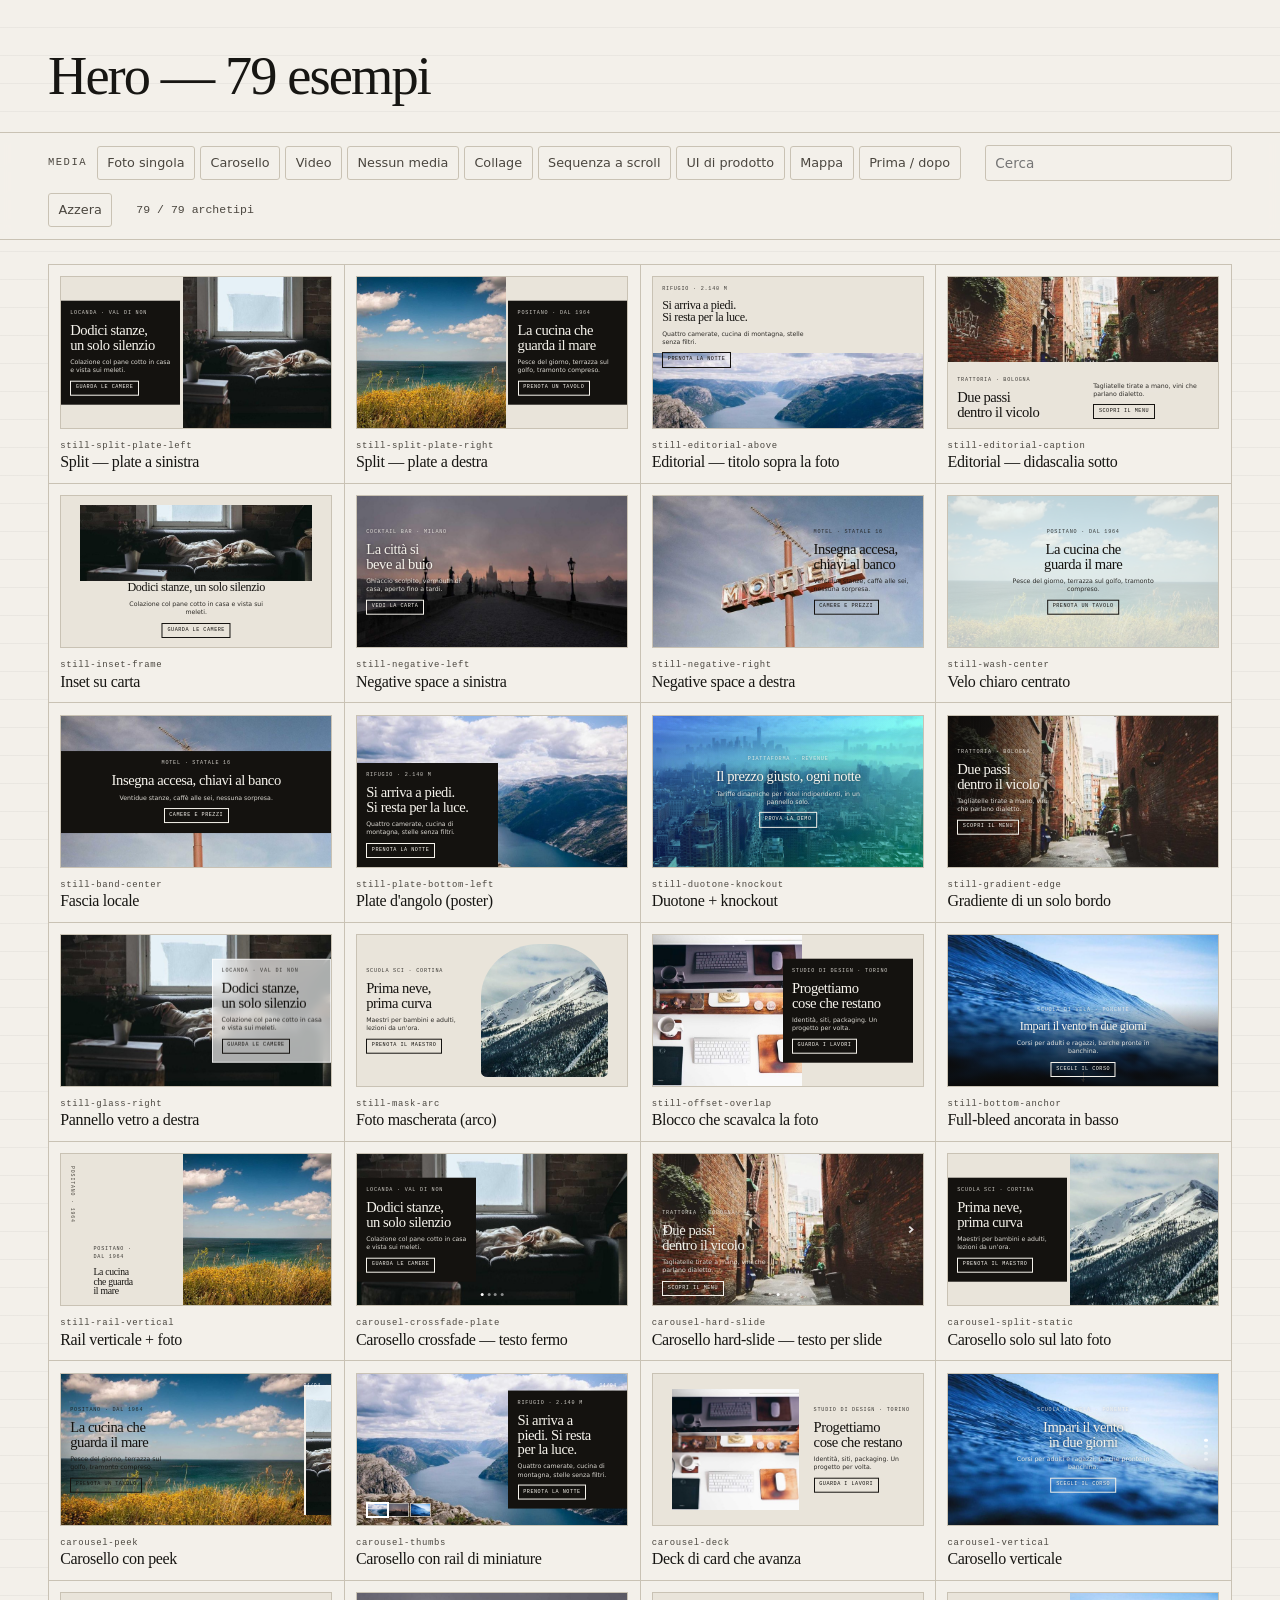
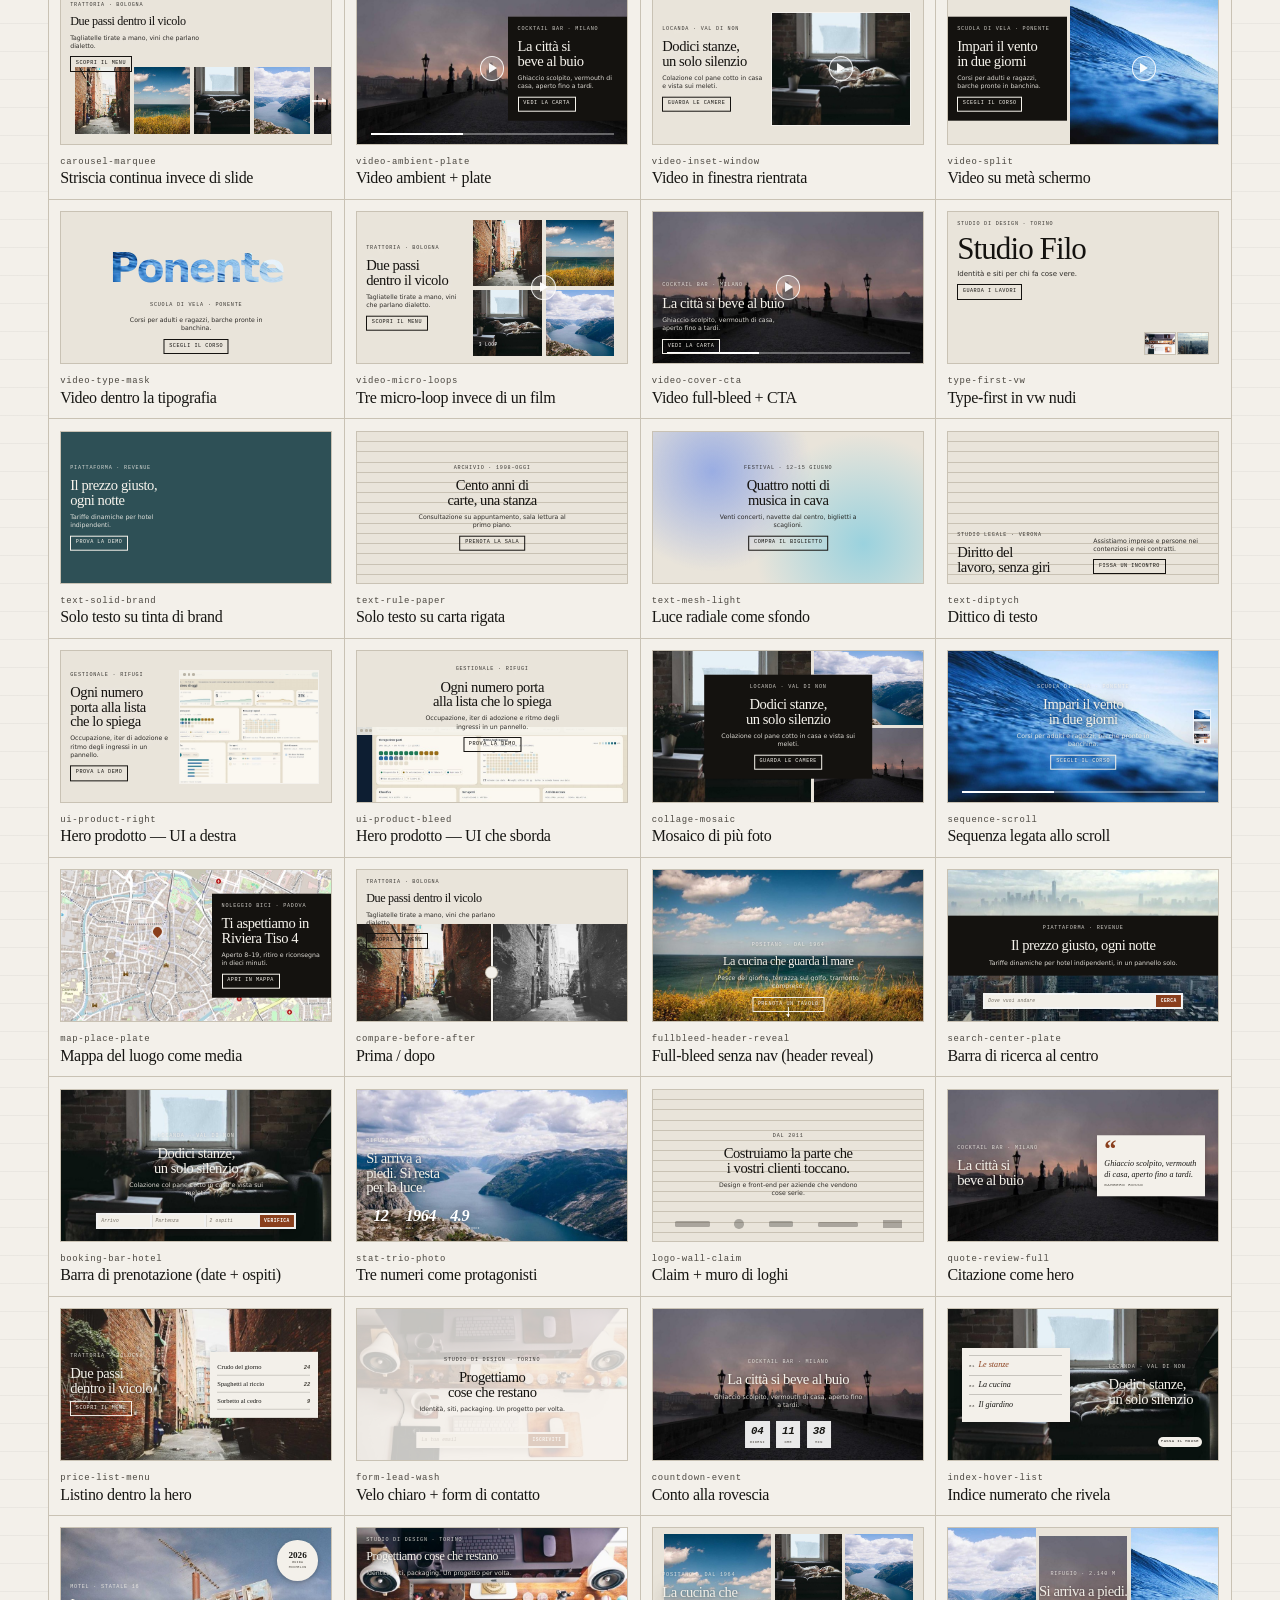
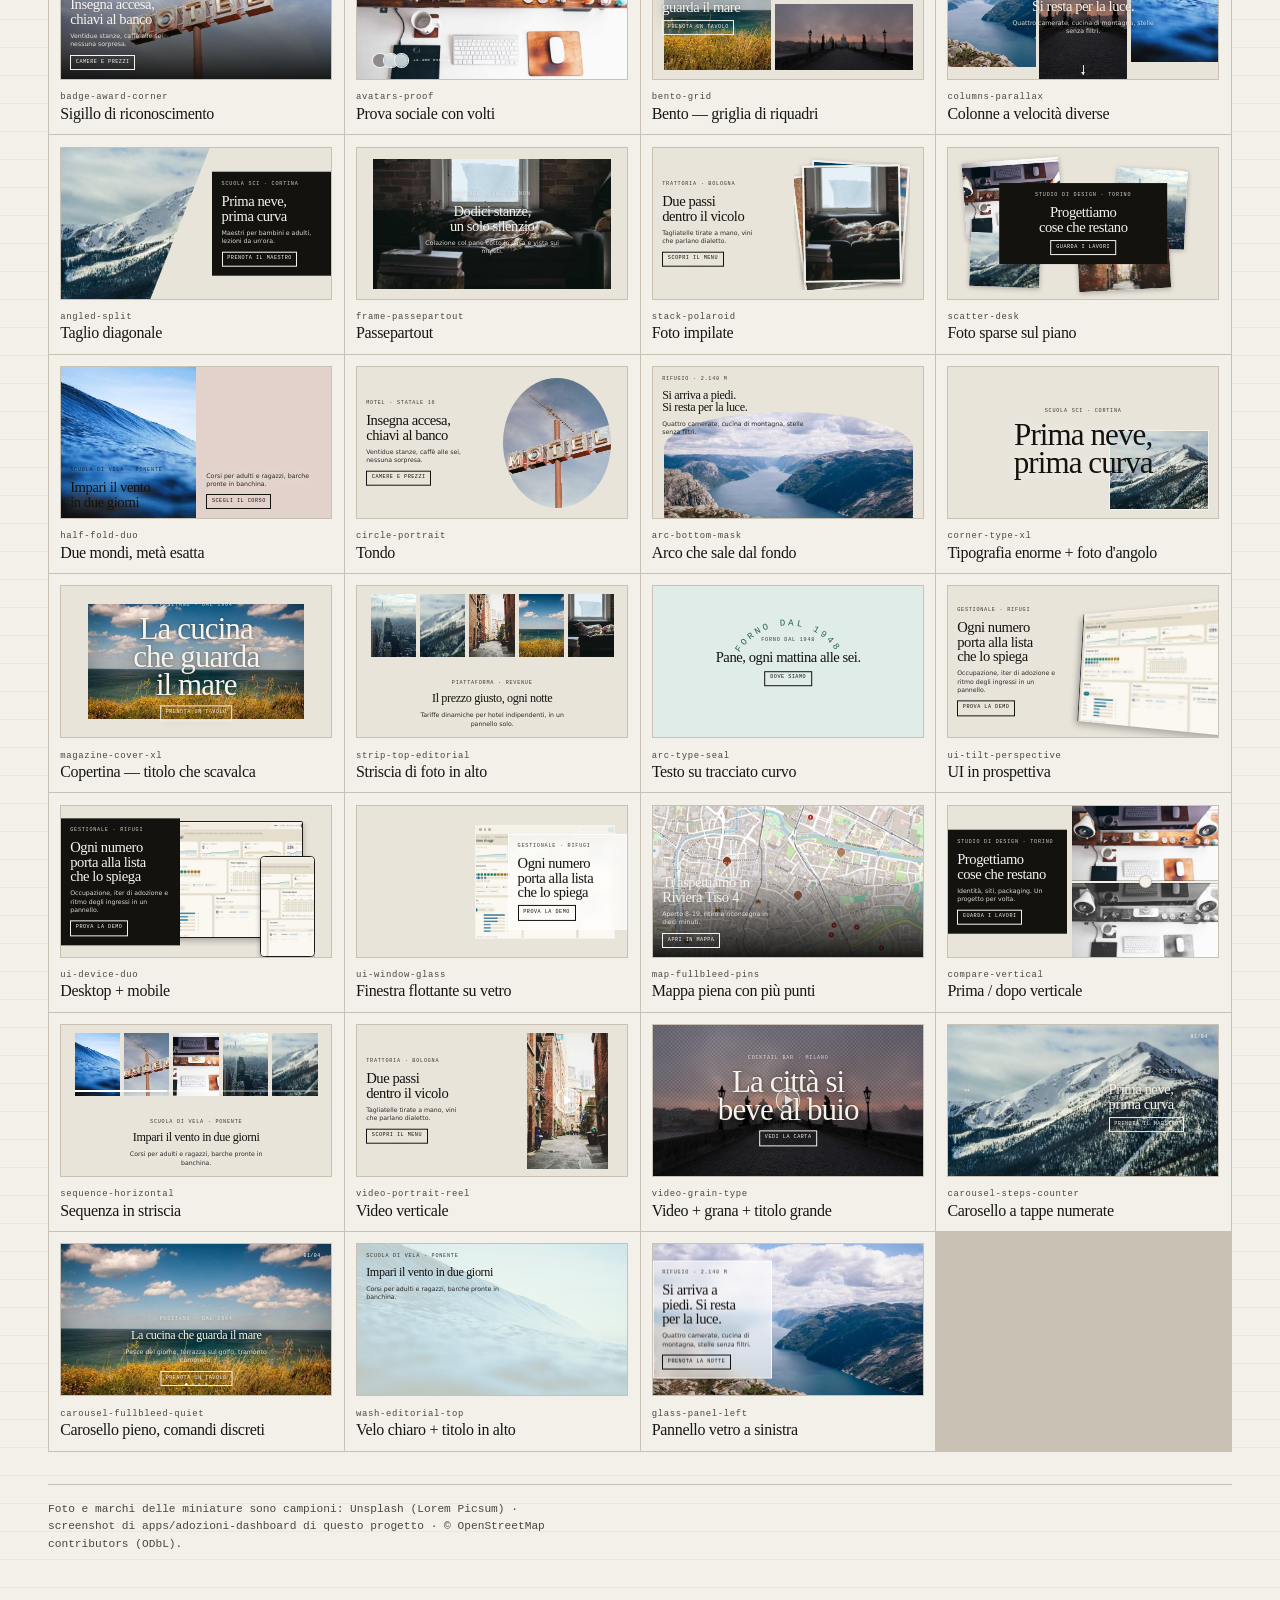
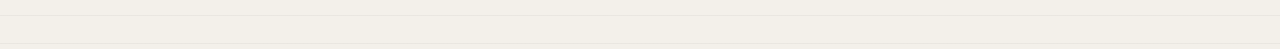
==== commit d3fb3345: "Vesper 1.0.0: i gate misurano davvero, e le regole si capiscono Review avversariale con i difetti ri" ====
--- a/skills/agent-frontend-taste/assets/hero-gallery.html
+++ b/skills/agent-frontend-taste/assets/hero-gallery.html
@@ -47,11 +47,11 @@
 
 /* ----------------------------------------------------------------- grid */
 main { padding: 1.5rem clamp(1rem, 4vw, 3rem) 6rem; }
-.grid { display: grid; gap: 1px; grid-template-columns: repeat(auto-fill, minmax(min(100%, 25rem), 1fr)); background: var(--rule); border: 1px solid var(--rule); }
-.card { background: var(--paper); padding: 1rem; display: flex; flex-direction: column; gap: .75rem; cursor: pointer; }
+.grid { display: grid; gap: 1px; grid-template-columns: repeat(4, minmax(0, 1fr)); background: var(--rule); border: 1px solid var(--rule); }
+.card { background: var(--paper); padding: .7rem; display: flex; flex-direction: column; gap: .5rem; cursor: pointer; }
 .card[aria-pressed="true"] { background: var(--paper-2); box-shadow: inset 3px 0 0 var(--accent); }
 .card .eyebrow { margin: 0; font-family: var(--mono); font-size: .68rem; letter-spacing: .06em; color: var(--ink-2); }
-.card h3 { font-family: var(--serif); font-weight: 500; font-size: 1.18rem; line-height: 1.15; letter-spacing: -.02em; margin: 0; }
+.card h3 { font-family: var(--serif); font-weight: 500; font-size: 1rem; line-height: 1.15; letter-spacing: -.02em; margin: 0; }
 .card .desc { margin: 0; font-size: .88rem; color: var(--ink-2); max-width: 52ch; text-wrap: pretty; }
 .tokens { list-style: none; display: flex; flex-wrap: wrap; gap: .25rem; margin: 0; padding: 0; }
 .tokens li { font-family: var(--mono); font-size: .64rem; letter-spacing: .04em; text-transform: uppercase; padding: .15rem .38rem; border: 1px dashed var(--rule); color: var(--ink-2); }
@@ -291,6 +291,9 @@
 .empty { font-family: var(--mono); font-size: .8rem; color: var(--ink-2); padding: 2rem 0; }
 .empty[hidden] { display: none; }
 
+@media (max-width: 1180px) { .grid { grid-template-columns: repeat(3, minmax(0, 1fr)); } }
+@media (max-width: 860px) { .grid { grid-template-columns: repeat(2, minmax(0, 1fr)); } }
+@media (max-width: 560px) { .grid { grid-template-columns: 1fr; } }
 @media (max-width: 720px) {
   .toolbar { position: static; }
   .notes { grid-template-columns: 1fr; }
@@ -300,23 +303,13 @@
 </head>
 <body>
 <header class="masthead">
-  <p class="kicker">agent-frontend-taste · hero archetypes</p>
-  <h1>Scegli la hero guardandola.</h1>
-  <p class="lede">Ogni miniatura è una hero vera in piccolo: foto, titolo, sottotitolo e pulsante
-  al loro posto. Cambia solo lo <strong>schema</strong> — che media occupa il primo viewport, dove
-  va il blocco di testo, se sta su un pannello pieno o su niente. 79 archetipi:
-  foto singola, carosello, video, nessun media, collage, sequenza a scroll, UI di prodotto, mappa,
-  prima/dopo.</p>
-  <p class="lede">Dimmi l'<code>id</code> (o selezionane più di uno e copia la lista): da lì fisso
-  <code>hero_treatment</code>, <code>hero_copy</code>, placement e pannello, e la scelta a vista batte
-  il sorteggio da seed. Foto e marchi qui sono campioni: nel progetto vero palette, font e immagini
-  restano derivati da località + carattere + business.</p>
+  <h1>Hero — 79 esempi</h1>
 </header>
 
 <div class="toolbar">
-  <div class="chips" role="group" aria-label="Media"><span class="chips__label">Media</span><button type="button" class="chip" data-group="media" data-value="still" title="una sola immagine ferma nel primo viewport" aria-pressed="false">Foto singola</button><button type="button" class="chip" data-group="media" data-value="carousel" title="più slide che si avvicendano (crossfade, slide, deck, verticale)" aria-pressed="false">Carosello</button><button type="button" class="chip" data-group="media" data-value="video" title="loop muto o filmato: `poster`, `muted`, `playsinline`, reduced-motion" aria-pressed="false">Video</button><button type="button" class="chip" data-group="media" data-value="none" title="la hero è tipografia o grafica: nessuna foto, nessun filmato" aria-pressed="false">Nessun media</button><button type="button" class="chip" data-group="media" data-value="collage" title="più immagini insieme, formati misti, mosaico senza buchi" aria-pressed="false">Collage</button><button type="button" class="chip" data-group="media" data-value="sequence" title="pochi frame che avanzano col progress dello scroll" aria-pressed="false">Sequenza a scroll</button><button type="button" class="chip" data-group="media" data-value="ui" title="screenshot dell&#x27;app come fotografia del prodotto" aria-pressed="false">UI di prodotto</button><button type="button" class="chip" data-group="media" data-value="map" title="il luogo come media, nei colori della palette, non interattivo" aria-pressed="false">Mappa</button><button type="button" class="chip" data-group="media" data-value="compare" title="due immagini divise da una maniglia trascinabile" aria-pressed="false">Prima / dopo</button></div><div class="chips" role="group" aria-label="Testo"><span class="chips__label">Testo</span><button type="button" class="chip" data-group="placement" data-value="left" title="blocco copy sul terzo sinistro" aria-pressed="false">Testo a sinistra</button><button type="button" class="chip" data-group="placement" data-value="right" title="blocco copy sul terzo destro" aria-pressed="false">Testo a destra</button><button type="button" class="chip" data-group="placement" data-value="center" title="blocco copy al centro — massimo 2 sezioni centrate in pagina" aria-pressed="false">Testo centrato</button><button type="button" class="chip" data-group="placement" data-value="bottom-left" title="angolo basso, come i crediti di un manifesto" aria-pressed="false">Testo in basso a sinistra</button><button type="button" class="chip" data-group="placement" data-value="bottom" title="ancorato al bordo inferiore, centrato" aria-pressed="false">Testo in basso</button><button type="button" class="chip" data-group="placement" data-value="top" title="copy fuori dall&#x27;immagine, sulla carta" aria-pressed="false">Testo sopra il media</button><button type="button" class="chip" data-group="placement" data-value="split" title="titolo su un polo, metadati o CTA sull&#x27;altro" aria-pressed="false">Testo su due poli</button><button type="button" class="chip" data-group="placement" data-value="rail" title="colonna stretta, label anche in `writing-mode: vertical-rl`" aria-pressed="false">Testo su rail laterale</button></div><div class="chips" role="group" aria-label="Pannello"><span class="chips__label">Pannello</span><button type="button" class="chip" data-group="panel" data-value="solid" title="pannello tinta piena locale dietro il testo, ≤40% dell&#x27;area" aria-pressed="false">Plate pieno</button><button type="button" class="chip" data-group="panel" data-value="transparent" title="leggibilità dal crop, dal negative space o dal blend" aria-pressed="false">Nessun pannello</button><button type="button" class="chip" data-group="panel" data-value="wash" title="wash col chiaro del brand su tutta la hero, testo scuro" aria-pressed="false">Velo chiaro</button><button type="button" class="chip" data-group="panel" data-value="glass" title="traslucido con blur locale — una volta per progetto, con fallback" aria-pressed="false">Pannello vetro</button><button type="button" class="chip" data-group="panel" data-value="band" title="fascia a tutta larghezza che taglia l&#x27;immagine" aria-pressed="false">Fascia opaca</button><button type="button" class="chip" data-group="panel" data-value="gradient-edge" title="un solo lato sfumato, ≤40% dell&#x27;area" aria-pressed="false">Gradiente di un bordo</button></div>
+  <div class="chips" role="group" aria-label="Media"><span class="chips__label">Media</span><button type="button" class="chip" data-group="media" data-value="still" title="una sola immagine ferma nel primo viewport" aria-pressed="false">Foto singola</button><button type="button" class="chip" data-group="media" data-value="carousel" title="più slide che si avvicendano (crossfade, slide, deck, verticale)" aria-pressed="false">Carosello</button><button type="button" class="chip" data-group="media" data-value="video" title="loop muto o filmato: `poster`, `muted`, `playsinline`, reduced-motion" aria-pressed="false">Video</button><button type="button" class="chip" data-group="media" data-value="none" title="la hero è tipografia o grafica: nessuna foto, nessun filmato" aria-pressed="false">Nessun media</button><button type="button" class="chip" data-group="media" data-value="collage" title="più immagini insieme, formati misti, mosaico senza buchi" aria-pressed="false">Collage</button><button type="button" class="chip" data-group="media" data-value="sequence" title="pochi frame che avanzano col progress dello scroll" aria-pressed="false">Sequenza a scroll</button><button type="button" class="chip" data-group="media" data-value="ui" title="screenshot dell&#x27;app come fotografia del prodotto" aria-pressed="false">UI di prodotto</button><button type="button" class="chip" data-group="media" data-value="map" title="il luogo come media, nei colori della palette, non interattivo" aria-pressed="false">Mappa</button><button type="button" class="chip" data-group="media" data-value="compare" title="due immagini divise da una maniglia trascinabile" aria-pressed="false">Prima / dopo</button></div>
   <label class="search">
-    <input type="search" id="q" placeholder="Cerca: video, centrato, plate, mappa…" aria-label="Cerca archetipo">
+    <input type="search" id="q" placeholder="Cerca" aria-label="Cerca archetipo">
   </label>
   <button type="button" class="btn" id="reset">Azzera</button>
   <span class="count" id="count"></span>
@@ -332,18 +325,6 @@
         <div class="body">
           <p class="eyebrow"><code>still-split-plate-left</code></p>
           <h3>Split — plate a sinistra</h3>
-          <p class="desc">Hero divisa in due piani: pannello tinta piena a sinistra col blocco testo, foto a destra intatta senza un grammo di overlay.</p>
-          <ul class="tokens">
-            <li>Foto singola</li>
-            <li>Testo a sinistra</li>
-            <li>Plate pieno</li>
-            <li><code>split</code></li>
-            <li><code>left-solid</code></li>
-          </ul>
-          <dl class="notes">
-            <dt>Quando</dt><dd>Quando la foto ha luce propria da difendere e il messaggio è lungo (claim + due righe + CTA).</dd>
-            <dt>Attenzione</dt><dd>Il taglio deve cadere fuori dal centro (55/45, 60/40): metà e metà legge come template.</dd>
-          </dl>
         </div>
       </article>
       <article class="card" tabindex="0" role="button" aria-pressed="false"
@@ -354,18 +335,6 @@
         <div class="body">
           <p class="eyebrow"><code>still-split-plate-right</code></p>
           <h3>Split — plate a destra</h3>
-          <p class="desc">Simmetrico dello split: foto a sinistra a piena altezza, pannello pieno a destra con eyebrow, titolo e azione.</p>
-          <ul class="tokens">
-            <li>Foto singola</li>
-            <li>Testo a destra</li>
-            <li>Plate pieno</li>
-            <li><code>split</code></li>
-            <li><code>right-solid</code></li>
-          </ul>
-          <dl class="notes">
-            <dt>Quando</dt><dd>Quando il soggetto della foto guarda o si apre verso destra e il testo chiude la composizione.</dd>
-            <dt>Attenzione</dt><dd>È la combinazione più abusata: usala solo se non è nelle ultime consegne (MEMORY `last_hero_copy`).</dd>
-          </dl>
         </div>
       </article>
       <article class="card" tabindex="0" role="button" aria-pressed="false"
@@ -376,18 +345,6 @@
         <div class="body">
           <p class="eyebrow"><code>still-editorial-above</code></p>
           <h3>Editorial — titolo sopra la foto</h3>
-          <p class="desc">Headline e riga di contesto vivono sulla carta, sopra l&#x27;immagine: zero overlay, la foto entra come secondo movimento.</p>
-          <ul class="tokens">
-            <li>Foto singola</li>
-            <li>Testo sopra il media</li>
-            <li>Nessun pannello</li>
-            <li><code>editorial</code></li>
-            <li>placement extra</li>
-          </ul>
-          <dl class="notes">
-            <dt>Quando</dt><dd>Brand editoriale, culturale, studi e portfolio: la tipografia annuncia, l&#x27;immagine conferma.</dd>
-            <dt>Attenzione</dt><dd>Serve una misura corta (10–20ch) e tracking negativo: il titolo su carta non ha la foto che lo sostiene.</dd>
-          </dl>
         </div>
       </article>
       <article class="card" tabindex="0" role="button" aria-pressed="false"
@@ -398,18 +355,6 @@
         <div class="body">
           <p class="eyebrow"><code>still-editorial-caption</code></p>
           <h3>Editorial — didascalia sotto</h3>
-          <p class="desc">Immagine in alto a pieno taglio, sotto due poli: titolo a sinistra, didascalia o dato a destra allineato al bordo.</p>
-          <ul class="tokens">
-            <li>Foto singola</li>
-            <li>Testo su due poli</li>
-            <li>Nessun pannello</li>
-            <li><code>editorial</code></li>
-            <li>placement extra</li>
-          </ul>
-          <dl class="notes">
-            <dt>Quando</dt><dd>Quando la terza voce tipografica (mono, italic) porta un&#x27;informazione vera: anno, luogo, coperti, indirizzo.</dd>
-            <dt>Attenzione</dt><dd>Il polo destro è per metadati, mai per il corpo del testo.</dd>
-          </dl>
         </div>
       </article>
       <article class="card" tabindex="0" role="button" aria-pressed="false"
@@ -420,18 +365,6 @@
         <div class="body">
           <p class="eyebrow"><code>still-inset-frame</code></p>
           <h3>Inset su carta</h3>
-          <p class="desc">Foto rientrata dai bordi come una stampa incorniciata dal fondo pagina; il blocco testo sta sulla carta, sotto.</p>
-          <ul class="tokens">
-            <li>Foto singola</li>
-            <li>Testo in basso</li>
-            <li>Nessun pannello</li>
-            <li><code>inset</code></li>
-            <li>placement extra</li>
-          </ul>
-          <dl class="notes">
-            <dt>Quando</dt><dd>Hospitality calda, food, artigianato: il margine di carta dà quiete e fa respirare l&#x27;immagine.</dd>
-            <dt>Attenzione</dt><dd>Il rientro deve derivare dai token di griglia, non da un `padding: 40px` a occhio.</dd>
-          </dl>
         </div>
       </article>
       <article class="card" tabindex="0" role="button" aria-pressed="false"
@@ -442,18 +375,6 @@
         <div class="body">
           <p class="eyebrow"><code>still-negative-left</code></p>
           <h3>Negative space a sinistra</h3>
-          <p class="desc">Foto full-bleed scelta per il suo vuoto (cielo, neve, muro, acqua) e testo appoggiato lì dentro, senza plate né velo.</p>
-          <ul class="tokens">
-            <li>Foto singola</li>
-            <li>Testo a sinistra</li>
-            <li>Nessun pannello</li>
-            <li><code>negative-space</code></li>
-            <li><code>left-transparent</code></li>
-          </ul>
-          <dl class="notes">
-            <dt>Quando</dt><dd>Quando puoi scegliere il crop: è la hero più luminosa possibile su immagine piena.</dd>
-            <dt>Attenzione</dt><dd>Se il vuoto non c&#x27;è, l&#x27;archetipo cade: verifica il contrasto sul crop reale, non sulla mockup.</dd>
-          </dl>
         </div>
       </article>
       <article class="card" tabindex="0" role="button" aria-pressed="false"
@@ -464,18 +385,6 @@
         <div class="body">
           <p class="eyebrow"><code>still-negative-right</code></p>
           <h3>Negative space a destra</h3>
-          <p class="desc">Stesso principio speculare: il soggetto occupa la sinistra, il testo entra nell&#x27;area calma di destra a fondo nudo.</p>
-          <ul class="tokens">
-            <li>Foto singola</li>
-            <li>Testo a destra</li>
-            <li>Nessun pannello</li>
-            <li><code>negative-space</code></li>
-            <li><code>right-transparent</code></li>
-          </ul>
-          <dl class="notes">
-            <dt>Quando</dt><dd>Ritratti e still life che guardano a sinistra; interni con una parete libera sul lato destro.</dd>
-            <dt>Attenzione</dt><dd>Su mobile il crop cambia: definisci `object-position` per il ritaglio verticale.</dd>
-          </dl>
         </div>
       </article>
       <article class="card" tabindex="0" role="button" aria-pressed="false"
@@ -486,18 +395,6 @@
         <div class="body">
           <p class="eyebrow"><code>still-wash-center</code></p>
           <h3>Velo chiaro centrato</h3>
-          <p class="desc">Wash col chiaro del brand sopra la foto e testo scuro al centro: la hero diventa luminosa invece di annerirsi.</p>
-          <ul class="tokens">
-            <li>Foto singola</li>
-            <li>Testo centrato</li>
-            <li>Velo chiaro</li>
-            <li><code>velo-chiaro</code></li>
-            <li><code>center-transparent</code></li>
-          </ul>
-          <dl class="notes">
-            <dt>Quando</dt><dd>Località di luce alta — neve, mare, giorno, spa — e brand che devono leggere puliti.</dd>
-            <dt>Attenzione</dt><dd>È l&#x27;antidoto al velo scuro, non il suo gemello: resta sul chiaro del brand, non sul bianco generico.</dd>
-          </dl>
         </div>
       </article>
       <article class="card" tabindex="0" role="button" aria-pressed="false"
@@ -508,18 +405,6 @@
         <div class="body">
           <p class="eyebrow"><code>still-band-center</code></p>
           <h3>Fascia locale</h3>
-          <p class="desc">Una sola fascia opaca a tutta larghezza taglia la foto e ospita il titolo; sopra e sotto l&#x27;immagine resta intatta.</p>
-          <ul class="tokens">
-            <li>Foto singola</li>
-            <li>Testo centrato</li>
-            <li>Fascia opaca</li>
-            <li><code>plate</code></li>
-            <li><code>center-solid</code></li>
-          </ul>
-          <dl class="notes">
-            <dt>Quando</dt><dd>Insegne e statement brevi: funziona quando il claim è di tre parole.</dd>
-            <dt>Attenzione</dt><dd>La fascia è una decisione grafica: dichiara altezza e posizione (terzo alto o basso), non centrala per default.</dd>
-          </dl>
         </div>
       </article>
       <article class="card" tabindex="0" role="button" aria-pressed="false"
@@ -530,18 +415,6 @@
         <div class="body">
           <p class="eyebrow"><code>still-plate-bottom-left</code></p>
           <h3>Plate d&#x27;angolo (poster)</h3>
-          <p class="desc">Plate opaco ancorato all&#x27;angolo in basso a sinistra, come il blocco crediti di un manifesto: copre poco, pesa molto.</p>
-          <ul class="tokens">
-            <li>Foto singola</li>
-            <li>Testo in basso a sinistra</li>
-            <li>Plate pieno</li>
-            <li><code>plate</code></li>
-            <li>placement extra</li>
-          </ul>
-          <dl class="notes">
-            <dt>Quando</dt><dd>Foto forti e piene dove nessuna zona è calma: l&#x27;angolo è il compromesso onesto.</dd>
-            <dt>Attenzione</dt><dd>Massimo ~35% dell&#x27;area; se cresce diventa un velo travestito.</dd>
-          </dl>
         </div>
       </article>
       <article class="card" tabindex="0" role="button" aria-pressed="false"
@@ -552,18 +425,6 @@
         <div class="body">
           <p class="eyebrow"><code>still-duotone-knockout</code></p>
           <h3>Duotone + knockout</h3>
-          <p class="desc">Foto virata nei due toni della palette e tipografia in `mix-blend-mode`: il contrasto nasce dal grading, non dallo scurimento.</p>
-          <ul class="tokens">
-            <li>Foto singola</li>
-            <li>Testo centrato</li>
-            <li>Nessun pannello</li>
-            <li><code>duotone</code></li>
-            <li><code>center-transparent</code></li>
-          </ul>
-          <dl class="notes">
-            <dt>Quando</dt><dd>Brand grafici, eventi, sport, notte urbana: quando la foto può diventare materia di marca.</dd>
-            <dt>Attenzione</dt><dd>Il blend va verificato sui punti chiari e scuri della foto vera, o una parola sparisce.</dd>
-          </dl>
         </div>
       </article>
       <article class="card" tabindex="0" role="button" aria-pressed="false"
@@ -574,18 +435,6 @@
         <div class="body">
           <p class="eyebrow"><code>still-gradient-edge</code></p>
           <h3>Gradiente di un solo bordo</h3>
-          <p class="desc">Un gradiente entra da un solo lato (≤40% dell&#x27;area) e regge il testo; il resto della foto rimane pulito.</p>
-          <ul class="tokens">
-            <li>Foto singola</li>
-            <li>Testo a sinistra</li>
-            <li>Gradiente di un bordo</li>
-            <li><code>gradiente-bordo</code></li>
-            <li><code>left-transparent</code></li>
-          </ul>
-          <dl class="notes">
-            <dt>Quando</dt><dd>Immagini uniformi senza vuoti, quando serve leggibilità garantita senza pannello.</dd>
-            <dt>Attenzione</dt><dd>Un bordo solo. Due gradienti opposti sono il velo scuro rimontato in due pezzi.</dd>
-          </dl>
         </div>
       </article>
       <article class="card" tabindex="0" role="button" aria-pressed="false"
@@ -596,18 +445,6 @@
         <div class="body">
           <p class="eyebrow"><code>still-glass-right</code></p>
           <h3>Pannello vetro a destra</h3>
-          <p class="desc">Pannello traslucido con blur locale sopra la foto: si intravede il colore sotto, il testo resta scuro e leggibile.</p>
-          <ul class="tokens">
-            <li>Foto singola</li>
-            <li>Testo a destra</li>
-            <li>Pannello vetro</li>
-            <li><code>plate</code></li>
-            <li><code>right-solid</code></li>
-          </ul>
-          <dl class="notes">
-            <dt>Quando</dt><dd>Interni luminosi, wellness, retail premium; una volta per progetto, non come risposta a ogni pannello.</dd>
-            <dt>Attenzione</dt><dd>`backdrop-filter` costa e su Android vecchio cade: prevedi il fallback tinta piena.</dd>
-          </dl>
         </div>
       </article>
       <article class="card" tabindex="0" role="button" aria-pressed="false"
@@ -618,18 +455,6 @@
         <div class="body">
           <p class="eyebrow"><code>still-mask-arc</code></p>
           <h3>Foto mascherata (arco)</h3>
-          <p class="desc">L&#x27;immagine vive dentro una forma — arco, cerchio, `clip-path` — e il testo le sta accanto sulla carta.</p>
-          <ul class="tokens">
-            <li>Foto singola</li>
-            <li>Testo a sinistra</li>
-            <li>Nessun pannello</li>
-            <li><code>inset</code></li>
-            <li><code>left-transparent</code></li>
-          </ul>
-          <dl class="notes">
-            <dt>Quando</dt><dd>Architettura, ospitalità storica, brand con un&#x27;identità di forma (portale, volta, bottiglia).</dd>
-            <dt>Attenzione</dt><dd>La forma deve tornare altrove nella pagina (bottone, gallery, footer), sennò è un vezzo isolato.</dd>
-          </dl>
         </div>
       </article>
       <article class="card" tabindex="0" role="button" aria-pressed="false"
@@ -640,18 +465,6 @@
         <div class="body">
           <p class="eyebrow"><code>still-offset-overlap</code></p>
           <h3>Blocco che scavalca la foto</h3>
-          <p class="desc">Il pannello testo è spostato in sovrapposizione sul bordo dell&#x27;immagine: due piani che si accavallano, con ombra netta o nessuna.</p>
-          <ul class="tokens">
-            <li>Foto singola</li>
-            <li>Testo a destra</li>
-            <li>Plate pieno</li>
-            <li><code>split</code></li>
-            <li><code>right-solid</code></li>
-          </ul>
-          <dl class="notes">
-            <dt>Quando</dt><dd>Quando vuoi profondità senza parallax e la griglia fine ti dà l&#x27;off-center per farlo.</dd>
-            <dt>Attenzione</dt><dd>La sovrapposizione va dichiarata nella griglia (`grid-column` esplicito), non ottenuta con `margin-left: -60px`.</dd>
-          </dl>
         </div>
       </article>
       <article class="card" tabindex="0" role="button" aria-pressed="false"
@@ -662,18 +475,6 @@
         <div class="body">
           <p class="eyebrow"><code>still-bottom-anchor</code></p>
           <h3>Full-bleed ancorata in basso</h3>
-          <p class="desc">Immagine a pieno viewport e blocco testo ancorato al bordo inferiore, sostenuto solo dal gradiente di quel bordo.</p>
-          <ul class="tokens">
-            <li>Foto singola</li>
-            <li>Testo in basso</li>
-            <li>Gradiente di un bordo</li>
-            <li><code>gradiente-bordo</code></li>
-            <li>placement extra</li>
-          </ul>
-          <dl class="notes">
-            <dt>Quando</dt><dd>Hero cinematografiche dove la parte alta della foto è il soggetto e va lasciata libera.</dd>
-            <dt>Attenzione</dt><dd>Su mobile usa `min-height` in `svh`: il 100vh bloccato taglia il testo sotto la barra del browser.</dd>
-          </dl>
         </div>
       </article>
       <article class="card" tabindex="0" role="button" aria-pressed="false"
@@ -684,18 +485,6 @@
         <div class="body">
           <p class="eyebrow"><code>still-rail-vertical</code></p>
           <h3>Rail verticale + foto</h3>
-          <p class="desc">Colonna laterale stretta con label in `writing-mode: vertical-rl` (luogo, anno, numero di sezione) e foto che occupa il resto.</p>
-          <ul class="tokens">
-            <li>Foto singola</li>
-            <li>Testo su rail laterale</li>
-            <li>Nessun pannello</li>
-            <li><code>editorial</code></li>
-            <li>placement extra</li>
-          </ul>
-          <dl class="notes">
-            <dt>Quando</dt><dd>Direzioni con `grid_system: asym-rail`: il rail nasce dalla griglia e torna in tutte le sezioni.</dd>
-            <dt>Attenzione</dt><dd>Il rail deve portare informazione, non una parola decorativa girata di 90°.</dd>
-          </dl>
         </div>
       </article>
       <article class="card" tabindex="0" role="button" aria-pressed="false"
@@ -706,18 +495,6 @@
         <div class="body">
           <p class="eyebrow"><code>carousel-crossfade-plate</code></p>
           <h3>Carosello crossfade — testo fermo</h3>
-          <p class="desc">Le slide si dissolvono una nell&#x27;altra dietro un blocco testo che non si muove: cambia il mondo, resta il messaggio.</p>
-          <ul class="tokens">
-            <li>Carosello</li>
-            <li>Testo a sinistra</li>
-            <li>Plate pieno</li>
-            <li><code>carousel</code></li>
-            <li><code>left-solid</code></li>
-          </ul>
-          <dl class="notes">
-            <dt>Quando</dt><dd>Hospitality e ristorazione con 3–5 immagini di pari valore e un solo claim.</dd>
-            <dt>Attenzione</dt><dd>Il plate deve reggere su tutte le slide: verifica il contrasto sulla più chiara e sulla più scura.</dd>
-          </dl>
         </div>
       </article>
       <article class="card" tabindex="0" role="button" aria-pressed="false"
@@ -728,18 +505,6 @@
         <div class="body">
           <p class="eyebrow"><code>carousel-hard-slide</code></p>
           <h3>Carosello hard-slide — testo per slide</h3>
-          <p class="desc">Slide che traslano di taglio, ognuna col proprio titolo che entra in ritardo sul movimento dell&#x27;immagine.</p>
-          <ul class="tokens">
-            <li>Carosello</li>
-            <li>Testo in basso a sinistra</li>
-            <li>Nessun pannello</li>
-            <li><code>carousel</code></li>
-            <li>placement extra</li>
-          </ul>
-          <dl class="notes">
-            <dt>Quando</dt><dd>Quando le slide raccontano cose diverse (camere, portate, servizi) e ognuna merita una riga sua.</dd>
-            <dt>Attenzione</dt><dd>Tre claim diversi in cinque secondi non si leggono: dai ≥6s per slide e una pausa su hover/focus.</dd>
-          </dl>
         </div>
       </article>
       <article class="card" tabindex="0" role="button" aria-pressed="false"
@@ -750,18 +515,6 @@
         <div class="body">
           <p class="eyebrow"><code>carousel-split-static</code></p>
           <h3>Carosello solo sul lato foto</h3>
-          <p class="desc">Il pannello di testo è fisso a sinistra, il carosello gira solo nella metà destra: movimento contenuto in un riquadro.</p>
-          <ul class="tokens">
-            <li>Carosello</li>
-            <li>Testo a sinistra</li>
-            <li>Plate pieno</li>
-            <li><code>carousel</code></li>
-            <li><code>left-solid</code></li>
-          </ul>
-          <dl class="notes">
-            <dt>Quando</dt><dd>Quando servono più immagini ma la pagina non deve sembrare uno slideshow.</dd>
-            <dt>Attenzione</dt><dd>Le slide devono avere lo stesso crop: dentro un riquadro ogni salto di inquadratura si vede.</dd>
-          </dl>
         </div>
       </article>
       <article class="card" tabindex="0" role="button" aria-pressed="false"
@@ -772,18 +525,6 @@
         <div class="body">
           <p class="eyebrow"><code>carousel-peek</code></p>
           <h3>Carosello con peek</h3>
-          <p class="desc">La slide corrente non arriva al bordo: si vede la fetta della successiva, che dichiara che c&#x27;è un seguito.</p>
-          <ul class="tokens">
-            <li>Carosello</li>
-            <li>Testo a sinistra</li>
-            <li>Nessun pannello</li>
-            <li><code>carousel</code></li>
-            <li><code>left-transparent</code></li>
-          </ul>
-          <dl class="notes">
-            <dt>Quando</dt><dd>Cataloghi visivi — piatti, camere, prodotti — dove scorrere è parte del messaggio.</dd>
-            <dt>Attenzione</dt><dd>Il peek va replicato su mobile (una fetta più stretta), non eliminato: è la firma dell&#x27;archetipo.</dd>
-          </dl>
         </div>
       </article>
       <article class="card" tabindex="0" role="button" aria-pressed="false"
@@ -794,18 +535,6 @@
         <div class="body">
           <p class="eyebrow"><code>carousel-thumbs</code></p>
           <h3>Carosello con rail di miniature</h3>
-          <p class="desc">Slide grande più una fila di miniature cliccabili e un contatore 01/04: navigazione esplicita, niente dots ciechi.</p>
-          <ul class="tokens">
-            <li>Carosello</li>
-            <li>Testo a destra</li>
-            <li>Plate pieno</li>
-            <li><code>carousel</code></li>
-            <li><code>right-solid</code></li>
-          </ul>
-          <dl class="notes">
-            <dt>Quando</dt><dd>Quando le immagini sono contenuti scelti (camere, sale, itinerari) e l&#x27;utente deve poterle scegliere.</dd>
-            <dt>Attenzione</dt><dd>Le miniature sono controlli: focus visibile, `aria-current`, target ≥44px al tocco.</dd>
-          </dl>
         </div>
       </article>
       <article class="card" tabindex="0" role="button" aria-pressed="false"
@@ -816,18 +545,6 @@
         <div class="body">
           <p class="eyebrow"><code>carousel-deck</code></p>
           <h3>Deck di card che avanza</h3>
-          <p class="desc">Le immagini sono card impilate con leggero offset: la prima esce, la seconda sale al suo posto, come un mazzo che si sfoglia.</p>
-          <ul class="tokens">
-            <li>Carosello</li>
-            <li>Testo a destra</li>
-            <li>Nessun pannello</li>
-            <li><code>carousel</code></li>
-            <li><code>right-transparent</code></li>
-          </ul>
-          <dl class="notes">
-            <dt>Quando</dt><dd>Portfolio, studi creativi, brand di prodotto: il gesto è tattile e ricorda una collezione.</dd>
-            <dt>Attenzione</dt><dd>Serve profondità coerente (una sola scala di ombra/offset) e reduced-motion che ferma l&#x27;auto-avanzamento.</dd>
-          </dl>
         </div>
       </article>
       <article class="card" tabindex="0" role="button" aria-pressed="false"
@@ -838,18 +555,6 @@
         <div class="body">
           <p class="eyebrow"><code>carousel-vertical</code></p>
           <h3>Carosello verticale</h3>
-          <p class="desc">Le slide scorrono in verticale con paginazione a lato: movimento inatteso che rompe l&#x27;abitudine dello slider orizzontale.</p>
-          <ul class="tokens">
-            <li>Carosello</li>
-            <li>Testo centrato</li>
-            <li>Nessun pannello</li>
-            <li><code>carousel</code></li>
-            <li><code>center-transparent</code></li>
-          </ul>
-          <dl class="notes">
-            <dt>Quando</dt><dd>Brand cinematici e pagine con scroll narrativo, dove il verticale è già la lingua della pagina.</dd>
-            <dt>Attenzione</dt><dd>Non deve rubare lo scroll: il carosello è auto o a click, mai un hijack della rotellina.</dd>
-          </dl>
         </div>
       </article>
       <article class="card" tabindex="0" role="button" aria-pressed="false"
@@ -860,18 +565,6 @@
         <div class="body">
           <p class="eyebrow"><code>carousel-marquee</code></p>
           <h3>Striscia continua invece di slide</h3>
-          <p class="desc">Nessuna slide discreta: una striscia di immagini che scorre in loop sotto una headline grande e ferma.</p>
-          <ul class="tokens">
-            <li>Carosello</li>
-            <li>Testo sopra il media</li>
-            <li>Nessun pannello</li>
-            <li><code>marquee</code></li>
-            <li>placement extra</li>
-          </ul>
-          <dl class="notes">
-            <dt>Quando</dt><dd>Quando le immagini sono tante e nessuna è protagonista: atmosfera invece di catalogo.</dd>
-            <dt>Attenzione</dt><dd>Loop senza salto (duplica il set) e stop su `prefers-reduced-motion` e su hover.</dd>
-          </dl>
         </div>
       </article>
       <article class="card" tabindex="0" role="button" aria-pressed="false"
@@ -882,18 +575,6 @@
         <div class="body">
           <p class="eyebrow"><code>video-ambient-plate</code></p>
           <h3>Video ambient + plate</h3>
-          <p class="desc">Loop muto a colori pieni con il testo su un plate opaco laterale: il filmato non viene annerito per far leggere due righe.</p>
-          <ul class="tokens">
-            <li>Video</li>
-            <li>Testo a destra</li>
-            <li>Plate pieno</li>
-            <li><code>video-plate</code></li>
-            <li><code>right-solid</code></li>
-          </ul>
-          <dl class="notes">
-            <dt>Quando</dt><dd>Cucina, laboratorio, cantiere, mare: dove il movimento è la prova che il posto è vivo.</dd>
-            <dt>Attenzione</dt><dd>`poster`, `muted`, `playsinline`, ≤6s, e su `prefers-reduced-motion` resta il poster fermo.</dd>
-          </dl>
         </div>
       </article>
       <article class="card" tabindex="0" role="button" aria-pressed="false"
@@ -904,18 +585,6 @@
         <div class="body">
           <p class="eyebrow"><code>video-inset-window</code></p>
           <h3>Video in finestra rientrata</h3>
-          <p class="desc">Il video sta in una finestra rientrata o mascherata a destra; il testo vive sulla carta a sinistra, senza overlay.</p>
-          <ul class="tokens">
-            <li>Video</li>
-            <li>Testo a sinistra</li>
-            <li>Nessun pannello</li>
-            <li><code>inset</code></li>
-            <li><code>left-transparent</code></li>
-          </ul>
-          <dl class="notes">
-            <dt>Quando</dt><dd>Quando il filmato è breve e prezioso e la pagina deve restare chiara e leggibile.</dd>
-            <dt>Attenzione</dt><dd>Il rapporto della finestra è una scelta (`4/5`, `1/1.2`), non `16/9` per inerzia.</dd>
-          </dl>
         </div>
       </article>
       <article class="card" tabindex="0" role="button" aria-pressed="false"
@@ -926,18 +595,6 @@
         <div class="body">
           <p class="eyebrow"><code>video-split</code></p>
           <h3>Video su metà schermo</h3>
-          <p class="desc">Metà pannello tinta piena col messaggio, metà loop a piena altezza: lo split classico con il movimento su un lato solo.</p>
-          <ul class="tokens">
-            <li>Video</li>
-            <li>Testo a sinistra</li>
-            <li>Plate pieno</li>
-            <li><code>split</code></li>
-            <li><code>left-solid</code></li>
-          </ul>
-          <dl class="notes">
-            <dt>Quando</dt><dd>Servizi e prodotti che si spiegano in una frase, con un gesto da mostrare accanto.</dd>
-            <dt>Attenzione</dt><dd>Il video verticale su mobile va sopra o sotto il testo, non compresso in una fascia da 120px.</dd>
-          </dl>
         </div>
       </article>
       <article class="card" tabindex="0" role="button" aria-pressed="false"
@@ -948,18 +605,6 @@
         <div class="body">
           <p class="eyebrow"><code>video-type-mask</code></p>
           <h3>Video dentro la tipografia</h3>
-          <p class="desc">Il filmato si vede solo dentro le lettere del titolo (mask o `background-clip`): la parola diventa la finestra sul mondo.</p>
-          <ul class="tokens">
-            <li>Video</li>
-            <li>Testo centrato</li>
-            <li>Nessun pannello</li>
-            <li><code>type-first</code></li>
-            <li><code>center-transparent</code></li>
-          </ul>
-          <dl class="notes">
-            <dt>Quando</dt><dd>Statement di brand con una parola sola, in cui il nome deve restare in testa.</dd>
-            <dt>Attenzione</dt><dd>Fallback obbligatorio a testo pieno; serve un font molto pesante o la maschera non si legge.</dd>
-          </dl>
         </div>
       </article>
       <article class="card" tabindex="0" role="button" aria-pressed="false"
@@ -970,18 +615,6 @@
         <div class="body">
           <p class="eyebrow"><code>video-micro-loops</code></p>
           <h3>Tre micro-loop invece di un film</h3>
-          <p class="desc">Due o tre loop piccoli in griglia accanto alla headline, ognuno su un dettaglio: mani, fuoco, acqua.</p>
-          <ul class="tokens">
-            <li>Video</li>
-            <li>Testo a sinistra</li>
-            <li>Nessun pannello</li>
-            <li><code>collage</code></li>
-            <li><code>left-transparent</code></li>
-          </ul>
-          <dl class="notes">
-            <dt>Quando</dt><dd>Quando non hai un filmato d&#x27;insieme buono ma hai frammenti belli — e pesa meno di un full-bleed.</dd>
-            <dt>Attenzione</dt><dd>Tre loop = tre decodifiche: file corti, `preload=&quot;metadata&quot;`, uno solo in play su mobile.</dd>
-          </dl>
         </div>
       </article>
       <article class="card" tabindex="0" role="button" aria-pressed="false"
@@ -992,18 +625,6 @@
         <div class="body">
           <p class="eyebrow"><code>video-cover-cta</code></p>
           <h3>Video full-bleed + CTA</h3>
-          <p class="desc">Filmato a pieno viewport, controllo di play e audio minimale, titolo e CTA raccolti nell&#x27;angolo basso.</p>
-          <ul class="tokens">
-            <li>Video</li>
-            <li>Testo in basso a sinistra</li>
-            <li>Nessun pannello</li>
-            <li><code>video-plate</code></li>
-            <li>placement extra</li>
-          </ul>
-          <dl class="notes">
-            <dt>Quando</dt><dd>Brand e location dove il video è il prodotto (hotel, resort, evento, showreel).</dd>
-            <dt>Attenzione</dt><dd>Il controllo audio deve esserci ed essere raggiungibile da tastiera; niente autoplay con suono.</dd>
-          </dl>
         </div>
       </article>
       <article class="card" tabindex="0" role="button" aria-pressed="false"
@@ -1014,18 +635,6 @@
         <div class="body">
           <p class="eyebrow"><code>type-first-vw</code></p>
           <h3>Type-first in vw nudi</h3>
-          <p class="desc">Il display occupa il viewport in unità viewport nude (8–24vw); le immagini, se ci sono, entrano come inserti piccoli.</p>
-          <ul class="tokens">
-            <li>Nessun media</li>
-            <li>Testo sopra il media</li>
-            <li>Nessun pannello</li>
-            <li><code>type-first</code></li>
-            <li>placement extra</li>
-          </ul>
-          <dl class="notes">
-            <dt>Quando</dt><dd>Brand con un nome forte, studi, cultura, manifesti: la tipografia è la superficie.</dd>
-            <dt>Attenzione</dt><dd>Il `vw` non è `clamp`: verifica il taglio a 375px e la sillabazione delle parole lunghe.</dd>
-          </dl>
         </div>
       </article>
       <article class="card" tabindex="0" role="button" aria-pressed="false"
@@ -1036,18 +645,6 @@
         <div class="body">
           <p class="eyebrow"><code>text-solid-brand</code></p>
           <h3>Solo testo su tinta di brand</h3>
-          <p class="desc">Nessun media: la hero è una campitura piena del colore di marca con titolo, sottotitolo e azione, più un rail di metadati.</p>
-          <ul class="tokens">
-            <li>Nessun media</li>
-            <li>Testo a sinistra</li>
-            <li>Nessun pannello</li>
-            <li><code>type-first</code></li>
-            <li><code>left-transparent</code></li>
-          </ul>
-          <dl class="notes">
-            <dt>Quando</dt><dd>Quando le foto disponibili sono brutte o assenti; SaaS, servizi professionali, annunci.</dd>
-            <dt>Attenzione</dt><dd>Senza foto tutto il peso è su tipografia e ritmo: serve la terza voce e almeno un dettaglio di superficie.</dd>
-          </dl>
         </div>
       </article>
       <article class="card" tabindex="0" role="button" aria-pressed="false"
@@ -1058,18 +655,6 @@
         <div class="body">
           <p class="eyebrow"><code>text-rule-paper</code></p>
           <h3>Solo testo su carta rigata</h3>
-          <p class="desc">La `surface_texture` fa da media: righe hairline o pattern SVG col passo della griglia, testo centrato sopra.</p>
-          <ul class="tokens">
-            <li>Nessun media</li>
-            <li>Testo centrato</li>
-            <li>Nessun pannello</li>
-            <li><code>type-first</code></li>
-            <li><code>center-transparent</code></li>
-          </ul>
-          <dl class="notes">
-            <dt>Quando</dt><dd>Editoriale, archivi, studi legali o tecnici: sobrio senza essere vuoto, peso zero.</dd>
-            <dt>Attenzione</dt><dd>Il passo del pattern deve agganciarsi al modulo di griglia o alla riga di base, non essere un valore casuale.</dd>
-          </dl>
         </div>
       </article>
       <article class="card" tabindex="0" role="button" aria-pressed="false"
@@ -1080,18 +665,6 @@
         <div class="body">
           <p class="eyebrow"><code>text-mesh-light</code></p>
           <h3>Luce radiale come sfondo</h3>
-          <p class="desc">Due o tre luci radiali di palette, con raggio dichiarato, dietro un blocco di testo centrato: profondità senza immagini.</p>
-          <ul class="tokens">
-            <li>Nessun media</li>
-            <li>Testo centrato</li>
-            <li>Nessun pannello</li>
-            <li><code>type-first</code></li>
-            <li><code>center-transparent</code></li>
-          </ul>
-          <dl class="notes">
-            <dt>Quando</dt><dd>Prodotto digitale, tech, eventi: quando serve atmosfera e non hai materiale fotografico.</dd>
-            <dt>Attenzione</dt><dd>Luci con raggio (`transparent 8–15rem`), non un gradiente lineare a tutta pagina.</dd>
-          </dl>
         </div>
       </article>
       <article class="card" tabindex="0" role="button" aria-pressed="false"
@@ -1102,18 +675,6 @@
         <div class="body">
           <p class="eyebrow"><code>text-diptych</code></p>
           <h3>Dittico di testo</h3>
-          <p class="desc">Due poli tipografici sulla stessa riga d&#x27;oro: titolo grande a sinistra, paragrafo e CTA a destra, hairline che li separa.</p>
-          <ul class="tokens">
-            <li>Nessun media</li>
-            <li>Testo su due poli</li>
-            <li>Nessun pannello</li>
-            <li><code>editorial</code></li>
-            <li>placement extra</li>
-          </ul>
-          <dl class="notes">
-            <dt>Quando</dt><dd>Manifesti, studi, agenzie: dichiara subito posizione e servizio senza immagini.</dd>
-            <dt>Attenzione</dt><dd>I due poli devono avere misure diverse (10–20ch e 55–68ch), sennò sono due colonne uguali.</dd>
-          </dl>
         </div>
       </article>
       <article class="card" tabindex="0" role="button" aria-pressed="false"
@@ -1124,18 +685,6 @@
         <div class="body">
           <p class="eyebrow"><code>ui-product-right</code></p>
           <h3>Hero prodotto — UI a destra</h3>
-          <p class="desc">Claim e prova a sinistra su carta, schermata di prodotto a destra ritagliata dal bordo: l&#x27;interfaccia è la fotografia.</p>
-          <ul class="tokens">
-            <li>UI di prodotto</li>
-            <li>Testo a sinistra</li>
-            <li>Nessun pannello</li>
-            <li><code>ui-shot</code></li>
-            <li><code>left-transparent</code></li>
-          </ul>
-          <dl class="notes">
-            <dt>Quando</dt><dd>SaaS, dashboard, tool B2B: mostrare la cosa vale più di descriverla.</dd>
-            <dt>Attenzione</dt><dd>Lo screenshot deve essere reale e leggibile a 375px (ritaglia un pannello, non l&#x27;intera app).</dd>
-          </dl>
         </div>
       </article>
       <article class="card" tabindex="0" role="button" aria-pressed="false"
@@ -1146,18 +695,6 @@
         <div class="body">
           <p class="eyebrow"><code>ui-product-bleed</code></p>
           <h3>Hero prodotto — UI che sborda</h3>
-          <p class="desc">Testo centrato in alto e schermata che entra dal basso tagliata dal viewport: invita a scorrere per vedere il resto.</p>
-          <ul class="tokens">
-            <li>UI di prodotto</li>
-            <li>Testo centrato</li>
-            <li>Nessun pannello</li>
-            <li><code>ui-shot</code></li>
-            <li><code>center-transparent</code></li>
-          </ul>
-          <dl class="notes">
-            <dt>Quando</dt><dd>Lanci di prodotto e pagine feature, con la UI come oggetto di scena.</dd>
-            <dt>Attenzione</dt><dd>Solo qui la centratura è concessa: conta come una delle due sezioni centrate della pagina.</dd>
-          </dl>
         </div>
       </article>
       <article class="card" tabindex="0" role="button" aria-pressed="false"
@@ -1168,18 +705,6 @@
         <div class="body">
           <p class="eyebrow"><code>collage-mosaic</code></p>
           <h3>Mosaico di più foto</h3>
-          <p class="desc">Tre a cinque immagini di formato diverso tessono il primo viewport e un plate centrale opaco tiene il titolo.</p>
-          <ul class="tokens">
-            <li>Collage</li>
-            <li>Testo centrato</li>
-            <li>Plate pieno</li>
-            <li><code>collage</code></li>
-            <li><code>center-solid</code></li>
-          </ul>
-          <dl class="notes">
-            <dt>Quando</dt><dd>Quando la varietà è il messaggio: menu, collezioni, festival, portfolio.</dd>
-            <dt>Attenzione</dt><dd>Vale la regola della gallery: mosaico senza buchi, ordine L→R, formati misti dichiarati.</dd>
-          </dl>
         </div>
       </article>
       <article class="card" tabindex="0" role="button" aria-pressed="false"
@@ -1190,18 +715,6 @@
         <div class="body">
           <p class="eyebrow"><code>sequence-scroll</code></p>
           <h3>Sequenza legata allo scroll</h3>
-          <p class="desc">Pochi frame che avanzano col progress dello scroll mentre il titolo resta agganciato: il movimento è guidato dalla mano.</p>
-          <ul class="tokens">
-            <li>Sequenza a scroll</li>
-            <li>Testo centrato</li>
-            <li>Nessun pannello</li>
-            <li><code>sequence</code></li>
-            <li><code>center-transparent</code></li>
-          </ul>
-          <dl class="notes">
-            <dt>Quando</dt><dd>Prodotti che si trasformano, ricette, cantieri, prima-durante-dopo cinematico.</dd>
-            <dt>Attenzione</dt><dd>Frame pochi e leggeri (6–12, preload), reversibile, e su reduced-motion si ferma al primo.</dd>
-          </dl>
         </div>
       </article>
       <article class="card" tabindex="0" role="button" aria-pressed="false"
@@ -1212,18 +725,6 @@
         <div class="body">
           <p class="eyebrow"><code>map-place-plate</code></p>
           <h3>Mappa del luogo come media</h3>
-          <p class="desc">La mappa stilizzata del posto occupa la hero e il plate porta nome, indirizzo e azione: il luogo è la prima informazione.</p>
-          <ul class="tokens">
-            <li>Mappa</li>
-            <li>Testo a destra</li>
-            <li>Plate pieno</li>
-            <li><code>map</code></li>
-            <li><code>right-solid</code></li>
-          </ul>
-          <dl class="notes">
-            <dt>Quando</dt><dd>Attività dove la posizione decide (rifugio, bistrot di quartiere, stabilimento, noleggio).</dd>
-            <dt>Attenzione</dt><dd>Mappa nei colori della palette e non interattiva nella hero: l&#x27;iframe che cattura lo scroll è un fallimento.</dd>
-          </dl>
         </div>
       </article>
       <article class="card" tabindex="0" role="button" aria-pressed="false"
@@ -1234,18 +735,6 @@
         <div class="body">
           <p class="eyebrow"><code>compare-before-after</code></p>
           <h3>Prima / dopo</h3>
-          <p class="desc">Due immagini divise da una maniglia trascinabile, titolo sopra sulla carta: la trasformazione si prova, non si racconta.</p>
-          <ul class="tokens">
-            <li>Prima / dopo</li>
-            <li>Testo sopra il media</li>
-            <li>Nessun pannello</li>
-            <li><code>compare</code></li>
-            <li>placement extra</li>
-          </ul>
-          <dl class="notes">
-            <dt>Quando</dt><dd>Restauro, ristrutturazione, estetica, pulizie tecniche, riqualificazione.</dd>
-            <dt>Attenzione</dt><dd>Le due foto devono avere stesso punto di vista e stessa luce, e la maniglia va manovrabile da tastiera.</dd>
-          </dl>
         </div>
       </article>
       <article class="card" tabindex="0" role="button" aria-pressed="false"
@@ -1256,18 +745,6 @@
         <div class="body">
           <p class="eyebrow"><code>fullbleed-header-reveal</code></p>
           <h3>Full-bleed senza nav (header reveal)</h3>
-          <p class="desc">Primo viewport senza chrome: solo immagine e una riga in basso; la nav compare quando lo scroll supera la soglia.</p>
-          <ul class="tokens">
-            <li>Foto singola</li>
-            <li>Testo in basso</li>
-            <li>Nessun pannello</li>
-            <li><code>negative-space</code></li>
-            <li>placement extra</li>
-          </ul>
-          <dl class="notes">
-            <dt>Quando</dt><dd>Hero d&#x27;impatto dove ogni elemento in più rovina il silenzio: brand, resort, fotografia.</dd>
-            <dt>Attenzione</dt><dd>Serve un accesso al menu comunque raggiungibile (tasto o skip-link): l&#x27;impatto non giustifica un vicolo cieco.</dd>
-          </dl>
         </div>
       </article>
       <article class="card" tabindex="0" role="button" aria-pressed="false"
@@ -1278,18 +755,6 @@
         <div class="body">
           <p class="eyebrow"><code>search-center-plate</code></p>
           <h3>Barra di ricerca al centro</h3>
-          <p class="desc">Foto del luogo, claim breve su fascia, e sotto la barra che fa la sola cosa che l&#x27;utente è venuto a fare: cercare.</p>
-          <ul class="tokens">
-            <li>Foto singola</li>
-            <li>Testo centrato</li>
-            <li>Fascia opaca</li>
-            <li><code>search-first</code></li>
-            <li><code>center-solid</code></li>
-          </ul>
-          <dl class="notes">
-            <dt>Quando</dt><dd>Portali, travel, immobiliare, marketplace: quando l&#x27;intento è già formato e la hero deve solo non intralciarlo.</dd>
-            <dt>Attenzione</dt><dd>La barra è il vero CTA — togli il bottone dal blocco copy o litigano. Su mobile diventa un campo solo che apre il pannello.</dd>
-          </dl>
         </div>
       </article>
       <article class="card" tabindex="0" role="button" aria-pressed="false"
@@ -1300,18 +765,6 @@
         <div class="body">
           <p class="eyebrow"><code>booking-bar-hotel</code></p>
           <h3>Barra di prenotazione (date + ospiti)</h3>
-          <p class="desc">Arrivo, partenza, ospiti e verifica disponibilità dentro il primo viewport: la hero è il motore di prenotazione.</p>
-          <ul class="tokens">
-            <li>Foto singola</li>
-            <li>Testo centrato</li>
-            <li>Nessun pannello</li>
-            <li><code>search-first</code></li>
-            <li><code>center-transparent</code></li>
-          </ul>
-          <dl class="notes">
-            <dt>Quando</dt><dd>Hotel, B&amp;B, rifugi, case vacanza — dove ogni click in più verso il booking engine è margine perso.</dd>
-            <dt>Attenzione</dt><dd>Tre campi al massimo. Se il gestionale non risponde in tempo reale, la barra promette una cosa che il sito non mantiene.</dd>
-          </dl>
         </div>
       </article>
       <article class="card" tabindex="0" role="button" aria-pressed="false"
@@ -1322,18 +775,6 @@
         <div class="body">
           <p class="eyebrow"><code>stat-trio-photo</code></p>
           <h3>Tre numeri come protagonisti</h3>
-          <p class="desc">Il claim resta corto e il peso lo portano tre cifre in fila sul bordo basso: anni, stanze, punteggio.</p>
-          <ul class="tokens">
-            <li>Foto singola</li>
-            <li>Testo a sinistra</li>
-            <li>Nessun pannello</li>
-            <li><code>stat-first</code></li>
-            <li><code>left-transparent</code></li>
-          </ul>
-          <dl class="notes">
-            <dt>Quando</dt><dd>Quando la credibilità è numerica e verificabile — storicità, capienza, recensioni, capitale gestito.</dd>
-            <dt>Attenzione</dt><dd>Numeri veri o niente. Tre è il tetto: al quarto diventa un cruscotto e nessuno ne legge uno.</dd>
-          </dl>
         </div>
       </article>
       <article class="card" tabindex="0" role="button" aria-pressed="false"
@@ -1344,18 +785,6 @@
         <div class="body">
           <p class="eyebrow"><code>logo-wall-claim</code></p>
           <h3>Claim + muro di loghi</h3>
-          <p class="desc">Nessuna foto: una frase che promette e la fila di chi ci ha già creduto, su carta rigata.</p>
-          <ul class="tokens">
-            <li>Nessun media</li>
-            <li>Testo centrato</li>
-            <li>Nessun pannello</li>
-            <li><code>type-first</code></li>
-            <li><code>center-transparent</code></li>
-          </ul>
-          <dl class="notes">
-            <dt>Quando</dt><dd>B2B, agenzie, SaaS con clienti riconoscibili: la prova sociale vale più di uno stock photo.</dd>
-            <dt>Attenzione</dt><dd>Loghi in grigio uniforme e stessa altezza ottica. Se i marchi non li conosce nessuno, la fila lavora contro di te.</dd>
-          </dl>
         </div>
       </article>
       <article class="card" tabindex="0" role="button" aria-pressed="false"
@@ -1366,18 +795,6 @@
         <div class="body">
           <p class="eyebrow"><code>quote-review-full</code></p>
           <h3>Citazione come hero</h3>
-          <p class="desc">Foto piena e, su un pannello di carta, il giudizio di qualcuno che conta più di quanto puoi dire tu di te.</p>
-          <ul class="tokens">
-            <li>Foto singola</li>
-            <li>Testo a sinistra</li>
-            <li>Nessun pannello</li>
-            <li><code>editorial</code></li>
-            <li><code>left-transparent</code></li>
-          </ul>
-          <dl class="notes">
-            <dt>Quando</dt><dd>Ristoranti recensiti, hotel premiati, servizi con testimonianze forti e attribuibili.</dd>
-            <dt>Attenzione</dt><dd>Firma e testata sempre visibili: una citazione anonima è un claim travestito. Massimo due righe.</dd>
-          </dl>
         </div>
       </article>
       <article class="card" tabindex="0" role="button" aria-pressed="false"
@@ -1388,18 +805,6 @@
         <div class="body">
           <p class="eyebrow"><code>price-list-menu</code></p>
           <h3>Listino dentro la hero</h3>
-          <p class="desc">Il menu del giorno, tre voci e i prezzi, accanto alla foto: risponde subito alla domanda vera.</p>
-          <ul class="tokens">
-            <li>Foto singola</li>
-            <li>Testo a sinistra</li>
-            <li>Nessun pannello</li>
-            <li><code>editorial</code></li>
-            <li><code>left-transparent</code></li>
-          </ul>
-          <dl class="notes">
-            <dt>Quando</dt><dd>Ristoranti, bistrot, servizi a listino semplice — quando il prezzo è un argomento e non un imbarazzo.</dd>
-            <dt>Attenzione</dt><dd>Va tenuto aggiornato o diventa un danno. Se il listino cambia ogni giorno, serve un campo editabile, non HTML statico.</dd>
-          </dl>
         </div>
       </article>
       <article class="card" tabindex="0" role="button" aria-pressed="false"
@@ -1410,18 +815,6 @@
         <div class="body">
           <p class="eyebrow"><code>form-lead-wash</code></p>
           <h3>Velo chiaro + form di contatto</h3>
-          <p class="desc">Un velo chiaro calma la foto e lascia leggere il titolo; sotto, un solo campo e un bottone.</p>
-          <ul class="tokens">
-            <li>Foto singola</li>
-            <li>Testo centrato</li>
-            <li>Velo chiaro</li>
-            <li><code>velo-chiaro</code></li>
-            <li><code>center-transparent</code></li>
-          </ul>
-          <dl class="notes">
-            <dt>Quando</dt><dd>Lead magnet, liste d&#x27;attesa, newsletter di prodotto: quando l&#x27;obiettivo unico è l&#x27;indirizzo email.</dd>
-            <dt>Attenzione</dt><dd>Un campo solo. Ogni campo aggiunto costa conversione, e la privacy va linkata sotto, non nascosta.</dd>
-          </dl>
         </div>
       </article>
       <article class="card" tabindex="0" role="button" aria-pressed="false"
@@ -1432,18 +825,6 @@
         <div class="body">
           <p class="eyebrow"><code>countdown-event</code></p>
           <h3>Conto alla rovescia</h3>
-          <p class="desc">Data e ore che scendono sotto il titolo: la hero dichiara che esiste una scadenza reale.</p>
-          <ul class="tokens">
-            <li>Foto singola</li>
-            <li>Testo centrato</li>
-            <li>Nessun pannello</li>
-            <li><code>plate</code></li>
-            <li><code>center-transparent</code></li>
-          </ul>
-          <dl class="notes">
-            <dt>Quando</dt><dd>Eventi, aperture, festival, drop a tiratura: urgenza vera, con una data che esiste in calendario.</dd>
-            <dt>Attenzione</dt><dd>Countdown finto = credibilità bruciata. Serve lo stato dopo lo zero, e il fuso orario dichiarato.</dd>
-          </dl>
         </div>
       </article>
       <article class="card" tabindex="0" role="button" aria-pressed="false"
@@ -1454,18 +835,6 @@
         <div class="body">
           <p class="eyebrow"><code>index-hover-list</code></p>
           <h3>Indice numerato che rivela</h3>
-          <p class="desc">Una lista numerata delle sezioni: al passaggio del mouse la foto dietro cambia sulla voce puntata.</p>
-          <ul class="tokens">
-            <li>Foto singola</li>
-            <li>Testo a destra</li>
-            <li>Nessun pannello</li>
-            <li><code>editorial</code></li>
-            <li><code>right-transparent</code></li>
-          </ul>
-          <dl class="notes">
-            <dt>Quando</dt><dd>Portfolio, studi, strutture con poche aree forti da annunciare: la navigazione è il contenuto.</dd>
-            <dt>Attenzione</dt><dd>Su touch l&#x27;hover non esiste — servono foto già assegnate o autoplay lento. Massimo cinque voci.</dd>
-          </dl>
         </div>
       </article>
       <article class="card" tabindex="0" role="button" aria-pressed="false"
@@ -1476,18 +845,6 @@
         <div class="body">
           <p class="eyebrow"><code>badge-award-corner</code></p>
           <h3>Sigillo di riconoscimento</h3>
-          <p class="desc">Foto piena, copy ancorato in basso e un sigillo tondo nell&#x27;angolo alto: il premio non chiede permesso.</p>
-          <ul class="tokens">
-            <li>Foto singola</li>
-            <li>Testo in basso a sinistra</li>
-            <li>Gradiente di un bordo</li>
-            <li><code>plate</code></li>
-            <li>placement extra</li>
-          </ul>
-          <dl class="notes">
-            <dt>Quando</dt><dd>Guide, stelle, certificazioni, rating: quando il riconoscimento è il primo motivo per fidarsi.</dd>
-            <dt>Attenzione</dt><dd>Uno solo. Tre sigilli in fila leggono come banner pubblicitari e li salta l&#x27;occhio.</dd>
-          </dl>
         </div>
       </article>
       <article class="card" tabindex="0" role="button" aria-pressed="false"
@@ -1498,18 +855,6 @@
         <div class="body">
           <p class="eyebrow"><code>avatars-proof</code></p>
           <h3>Prova sociale con volti</h3>
-          <p class="desc">Titolo appoggiato in alto e, sul fondo, una piccola fila di volti sovrapposti col conteggio di chi è già passato.</p>
-          <ul class="tokens">
-            <li>Foto singola</li>
-            <li>Testo sopra il media</li>
-            <li>Nessun pannello</li>
-            <li><code>editorial</code></li>
-            <li>placement extra</li>
-          </ul>
-          <dl class="notes">
-            <dt>Quando</dt><dd>Community, corsi, prenotazioni ricorrenti: il numero di persone è la leva, non la feature.</dd>
-            <dt>Attenzione</dt><dd>Volti veri e liberatoria firmata. Con avatar stock la prova sociale si sente falsa a colpo d&#x27;occhio.</dd>
-          </dl>
         </div>
       </article>
       <article class="card" tabindex="0" role="button" aria-pressed="false"
@@ -1520,18 +865,6 @@
         <div class="body">
           <p class="eyebrow"><code>bento-grid</code></p>
           <h3>Bento — griglia di riquadri</h3>
-          <p class="desc">Cinque riquadri di dimensione diversa che si incastrano pieni, col testo appoggiato sopra il più grande.</p>
-          <ul class="tokens">
-            <li>Collage</li>
-            <li>Testo a sinistra</li>
-            <li>Nessun pannello</li>
-            <li><code>collage</code></li>
-            <li><code>left-transparent</code></li>
-          </ul>
-          <dl class="notes">
-            <dt>Quando</dt><dd>Quando le cose da mostrare sono più d&#x27;una e nessuna vince: strutture con ambienti, studi multiservizio.</dd>
-            <dt>Attenzione</dt><dd>Riquadri di peso diverso, mai cinque uguali. Sotto i 900px si smonta in due colonne o diventa illeggibile.</dd>
-          </dl>
         </div>
       </article>
       <article class="card" tabindex="0" role="button" aria-pressed="false"
@@ -1542,18 +875,6 @@
         <div class="body">
           <p class="eyebrow"><code>columns-parallax</code></p>
           <h3>Colonne a velocità diverse</h3>
-          <p class="desc">Tre colonne verticali sfalsate che allo scroll si muovono a velocità diverse: profondità senza 3D.</p>
-          <ul class="tokens">
-            <li>Collage</li>
-            <li>Testo centrato</li>
-            <li>Nessun pannello</li>
-            <li><code>collage</code></li>
-            <li><code>center-transparent</code></li>
-          </ul>
-          <dl class="notes">
-            <dt>Quando</dt><dd>Brand visivi con molto materiale fotografico — moda, viaggi, architettura.</dd>
-            <dt>Attenzione</dt><dd>Lo sfalsamento è la firma: allineate diventa una griglia qualsiasi. Su reduced-motion resta ferma e regge lo stesso.</dd>
-          </dl>
         </div>
       </article>
       <article class="card" tabindex="0" role="button" aria-pressed="false"
@@ -1564,18 +885,6 @@
         <div class="body">
           <p class="eyebrow"><code>angled-split</code></p>
           <h3>Taglio diagonale</h3>
-          <p class="desc">La foto non finisce dritta: un taglio obliquo la consegna al pannello di testo, e la pagina prende velocità.</p>
-          <ul class="tokens">
-            <li>Foto singola</li>
-            <li>Testo a destra</li>
-            <li>Plate pieno</li>
-            <li><code>split</code></li>
-            <li><code>right-solid</code></li>
-          </ul>
-          <dl class="notes">
-            <dt>Quando</dt><dd>Sport, montagna, automotive, servizi che vogliono dire movimento senza animare niente.</dd>
-            <dt>Attenzione</dt><dd>Un angolo solo, ripetuto altrove nella pagina, o sembra un incidente. Verifica il taglio su 4:3 e su mobile.</dd>
-          </dl>
         </div>
       </article>
       <article class="card" tabindex="0" role="button" aria-pressed="false"
@@ -1586,18 +895,6 @@
         <div class="body">
           <p class="eyebrow"><code>frame-passepartout</code></p>
           <h3>Passepartout</h3>
-          <p class="desc">La foto sta dentro una cornice di carta con doppio filo: guardi un&#x27;immagine appesa, non un banner.</p>
-          <ul class="tokens">
-            <li>Foto singola</li>
-            <li>Testo centrato</li>
-            <li>Nessun pannello</li>
-            <li><code>inset</code></li>
-            <li><code>center-transparent</code></li>
-          </ul>
-          <dl class="notes">
-            <dt>Quando</dt><dd>Gallerie, artigianato, hotel di carattere, archivi: dà valore d&#x27;oggetto a una foto sola.</dd>
-            <dt>Attenzione</dt><dd>Il passepartout deve essere generoso e uguale sui quattro lati; stretto sembra un bordo sbagliato.</dd>
-          </dl>
         </div>
       </article>
       <article class="card" tabindex="0" role="button" aria-pressed="false"
@@ -1608,18 +905,6 @@
         <div class="body">
           <p class="eyebrow"><code>stack-polaroid</code></p>
           <h3>Foto impilate</h3>
-          <p class="desc">Tre stampe con bordo bianco buttate una sull&#x27;altra, ruotate di poco: il mucchio sul tavolo, non l&#x27;archivio.</p>
-          <ul class="tokens">
-            <li>Collage</li>
-            <li>Testo a sinistra</li>
-            <li>Nessun pannello</li>
-            <li><code>collage</code></li>
-            <li><code>left-transparent</code></li>
-          </ul>
-          <dl class="notes">
-            <dt>Quando</dt><dd>Racconti personali, ristoranti di famiglia, studi con storia, anniversari.</dd>
-            <dt>Attenzione</dt><dd>Rotazioni piccole e diverse tra loro (2-7°). Uguali sembra un errore di CSS, grandi sembra clipart.</dd>
-          </dl>
         </div>
       </article>
       <article class="card" tabindex="0" role="button" aria-pressed="false"
@@ -1630,18 +915,6 @@
         <div class="body">
           <p class="eyebrow"><code>scatter-desk</code></p>
           <h3>Foto sparse sul piano</h3>
-          <p class="desc">Quattro immagini sparse agli angoli e il blocco testo al centro su plate: il tavolo di lavoro visto dall&#x27;alto.</p>
-          <ul class="tokens">
-            <li>Collage</li>
-            <li>Testo centrato</li>
-            <li>Plate pieno</li>
-            <li><code>collage</code></li>
-            <li><code>center-solid</code></li>
-          </ul>
-          <dl class="notes">
-            <dt>Quando</dt><dd>Studi creativi, moodboard, servizi che mostrano il processo invece del risultato.</dd>
-            <dt>Attenzione</dt><dd>Le foto non devono toccarsi né uscire storte dal bordo: sparso non è casuale, è composto.</dd>
-          </dl>
         </div>
       </article>
       <article class="card" tabindex="0" role="button" aria-pressed="false"
@@ -1652,18 +925,6 @@
         <div class="body">
           <p class="eyebrow"><code>half-fold-duo</code></p>
           <h3>Due mondi, metà esatta</h3>
-          <p class="desc">Metà foto, metà tinta, taglio esattamente al centro: due offerte che si guardano invece di gerarchizzarsi.</p>
-          <ul class="tokens">
-            <li>Foto singola</li>
-            <li>Testo su due poli</li>
-            <li>Nessun pannello</li>
-            <li><code>split</code></li>
-            <li>placement extra</li>
-          </ul>
-          <dl class="notes">
-            <dt>Quando</dt><dd>Doppio pubblico dichiarato — privati e aziende, pranzo e cena, corsi e consulenza.</dd>
-            <dt>Attenzione</dt><dd>È l&#x27;unico caso in cui il 50/50 è giusto: qui la simmetria è il messaggio. Se un lato conta di più, usa lo split asimmetrico.</dd>
-          </dl>
         </div>
       </article>
       <article class="card" tabindex="0" role="button" aria-pressed="false"
@@ -1674,18 +935,6 @@
         <div class="body">
           <p class="eyebrow"><code>circle-portrait</code></p>
           <h3>Tondo</h3>
-          <p class="desc">La foto ritagliata in cerchio su carta: la forma ammorbidisce tutto e il testo respira a sinistra.</p>
-          <ul class="tokens">
-            <li>Foto singola</li>
-            <li>Testo a sinistra</li>
-            <li>Nessun pannello</li>
-            <li><code>negative-space</code></li>
-            <li><code>left-transparent</code></li>
-          </ul>
-          <dl class="notes">
-            <dt>Quando</dt><dd>Persone, professionisti, brand caldi e artigianali; ottimo dove il rettangolo pieno sarebbe aggressivo.</dd>
-            <dt>Attenzione</dt><dd>Il tondo taglia molto: serve una foto con il soggetto centrato e aria intorno, non un panorama.</dd>
-          </dl>
         </div>
       </article>
       <article class="card" tabindex="0" role="button" aria-pressed="false"
@@ -1696,18 +945,6 @@
         <div class="body">
           <p class="eyebrow"><code>arc-bottom-mask</code></p>
           <h3>Arco che sale dal fondo</h3>
-          <p class="desc">Il titolo sta sulla carta in alto e la foto entra dal basso con la testa arrotondata, come una volta.</p>
-          <ul class="tokens">
-            <li>Foto singola</li>
-            <li>Testo sopra il media</li>
-            <li>Nessun pannello</li>
-            <li><code>inset</code></li>
-            <li>placement extra</li>
-          </ul>
-          <dl class="notes">
-            <dt>Quando</dt><dd>Terme, benessere, hospitality morbida, cosmetica: la curva vale più di mille parole di tono.</dd>
-            <dt>Attenzione</dt><dd>Il raggio va tenuto ampio e coerente col resto della pagina; stretto diventa una bolla da app.</dd>
-          </dl>
         </div>
       </article>
       <article class="card" tabindex="0" role="button" aria-pressed="false"
@@ -1718,18 +955,6 @@
         <div class="body">
           <p class="eyebrow"><code>corner-type-xl</code></p>
           <h3>Tipografia enorme + foto d&#x27;angolo</h3>
-          <p class="desc">Il titolo occupa quasi tutto e la foto si riduce a un riquadro nell&#x27;angolo basso: la parola comanda.</p>
-          <ul class="tokens">
-            <li>Foto singola</li>
-            <li>Testo centrato</li>
-            <li>Nessun pannello</li>
-            <li><code>type-first</code></li>
-            <li><code>center-transparent</code></li>
-          </ul>
-          <dl class="notes">
-            <dt>Quando</dt><dd>Brand con un claim forte e una sola cosa da dire; manifesti, studi, campagne.</dd>
-            <dt>Attenzione</dt><dd>Regge solo con poche parole e un font display che tiene i corpi grandi. Il tracking va stretto a mano.</dd>
-          </dl>
         </div>
       </article>
       <article class="card" tabindex="0" role="button" aria-pressed="false"
@@ -1740,18 +965,6 @@
         <div class="body">
           <p class="eyebrow"><code>magazine-cover-xl</code></p>
           <h3>Copertina — titolo che scavalca</h3>
-          <p class="desc">Foto rientrata e titolo gigante che le passa sopra, come la testata di una rivista sopra il soggetto.</p>
-          <ul class="tokens">
-            <li>Foto singola</li>
-            <li>Testo centrato</li>
-            <li>Nessun pannello</li>
-            <li><code>editorial</code></li>
-            <li><code>center-transparent</code></li>
-          </ul>
-          <dl class="notes">
-            <dt>Quando</dt><dd>Editoriale, moda, food, turismo di carattere: quando vuoi che la pagina sembri stampata.</dd>
-            <dt>Attenzione</dt><dd>La sovrapposizione va dove la foto è calma, mai sulle facce. Serve un contrasto verificato, non sperato.</dd>
-          </dl>
         </div>
       </article>
       <article class="card" tabindex="0" role="button" aria-pressed="false"
@@ -1762,18 +975,6 @@
         <div class="body">
           <p class="eyebrow"><code>strip-top-editorial</code></p>
           <h3>Striscia di foto in alto</h3>
-          <p class="desc">Una fascia di cinque immagini piccole in cima e sotto, sulla carta, il titolo con tutta la sua aria.</p>
-          <ul class="tokens">
-            <li>Collage</li>
-            <li>Testo in basso</li>
-            <li>Nessun pannello</li>
-            <li><code>editorial</code></li>
-            <li>placement extra</li>
-          </ul>
-          <dl class="notes">
-            <dt>Quando</dt><dd>Archivi, rassegne, cataloghi, festival: annuncia varietà prima ancora di scendere.</dd>
-            <dt>Attenzione</dt><dd>Le miniature vanno tagliate sullo stesso formato e sullo stesso soggetto-tipo, o la striscia sembra sporca.</dd>
-          </dl>
         </div>
       </article>
       <article class="card" tabindex="0" role="button" aria-pressed="false"
@@ -1784,18 +985,6 @@
         <div class="body">
           <p class="eyebrow"><code>arc-type-seal</code></p>
           <h3>Testo su tracciato curvo</h3>
-          <p class="desc">Nessuna foto: una scritta che segue un arco sopra il titolo, come il timbro di una bottega.</p>
-          <ul class="tokens">
-            <li>Nessun media</li>
-            <li>Testo centrato</li>
-            <li>Nessun pannello</li>
-            <li><code>type-first</code></li>
-            <li><code>center-transparent</code></li>
-          </ul>
-          <dl class="notes">
-            <dt>Quando</dt><dd>Marchi artigianali, birrifici, panetterie, brand con vocazione di insegna.</dd>
-            <dt>Attenzione</dt><dd>Poche parole sull&#x27;arco e in maiuscoletto spaziato. Se ci metti una frase, il tracciato la rende illeggibile.</dd>
-          </dl>
         </div>
       </article>
       <article class="card" tabindex="0" role="button" aria-pressed="false"
@@ -1806,18 +995,6 @@
         <div class="body">
           <p class="eyebrow"><code>ui-tilt-perspective</code></p>
           <h3>UI in prospettiva</h3>
-          <p class="desc">Lo screenshot inclinato che entra dal bordo destro: si legge come prodotto, non come figura incollata.</p>
-          <ul class="tokens">
-            <li>UI di prodotto</li>
-            <li>Testo a sinistra</li>
-            <li>Nessun pannello</li>
-            <li><code>ui-shot</code></li>
-            <li><code>left-transparent</code></li>
-          </ul>
-          <dl class="notes">
-            <dt>Quando</dt><dd>SaaS e app dove l&#x27;interfaccia è bella ma nessun dettaglio singolo è decisivo.</dd>
-            <dt>Attenzione</dt><dd>L&#x27;inclinazione rende illeggibili i testi dell&#x27;app: se un numero deve leggersi, va dritto e ingrandito.</dd>
-          </dl>
         </div>
       </article>
       <article class="card" tabindex="0" role="button" aria-pressed="false"
@@ -1828,18 +1005,6 @@
         <div class="body">
           <p class="eyebrow"><code>ui-device-duo</code></p>
           <h3>Desktop + mobile</h3>
-          <p class="desc">Due dispositivi accostati, il telefono davanti allo schermo grande: dichiara che il prodotto sta su entrambi.</p>
-          <ul class="tokens">
-            <li>UI di prodotto</li>
-            <li>Testo a sinistra</li>
-            <li>Plate pieno</li>
-            <li><code>ui-shot</code></li>
-            <li><code>left-solid</code></li>
-          </ul>
-          <dl class="notes">
-            <dt>Quando</dt><dd>Prodotti con uso misto reale — gestionali con app di campo, servizi che si consultano in mobilità.</dd>
-            <dt>Attenzione</dt><dd>Le due schermate devono mostrare lo stesso momento del flusso, altrimenti raccontano due prodotti.</dd>
-          </dl>
         </div>
       </article>
       <article class="card" tabindex="0" role="button" aria-pressed="false"
@@ -1850,18 +1015,6 @@
         <div class="body">
           <p class="eyebrow"><code>ui-window-glass</code></p>
           <h3>Finestra flottante su vetro</h3>
-          <p class="desc">La UI in una finestra con la sua barra, e il testo su un pannello di vetro smerigliato che la sfiora.</p>
-          <ul class="tokens">
-            <li>UI di prodotto</li>
-            <li>Testo a destra</li>
-            <li>Pannello vetro</li>
-            <li><code>ui-shot</code></li>
-            <li><code>right-solid</code></li>
-          </ul>
-          <dl class="notes">
-            <dt>Quando</dt><dd>Prodotti desktop, tool professionali, strumenti che si aprono in finestra e non in tab.</dd>
-            <dt>Attenzione</dt><dd>Il vetro chiede contrasto dietro: sopra un&#x27;area piatta smette di leggersi come vetro e sembra un box grigio.</dd>
-          </dl>
         </div>
       </article>
       <article class="card" tabindex="0" role="button" aria-pressed="false"
@@ -1872,18 +1025,6 @@
         <div class="body">
           <p class="eyebrow"><code>map-fullbleed-pins</code></p>
           <h3>Mappa piena con più punti</h3>
-          <p class="desc">La mappa occupa tutto e i punti dichiarano la copertura; il testo sta in basso su una sfumatura di un lato solo.</p>
-          <ul class="tokens">
-            <li>Mappa</li>
-            <li>Testo in basso a sinistra</li>
-            <li>Gradiente di un bordo</li>
-            <li><code>map</code></li>
-            <li>placement extra</li>
-          </ul>
-          <dl class="notes">
-            <dt>Quando</dt><dd>Reti di sedi, servizi a domicilio, itinerari: quando la domanda vera è «arrivate anche da me?».</dd>
-            <dt>Attenzione</dt><dd>Colori della mappa dentro la palette, mai il verde-azzurro di default. Non interattiva nella hero: si trascina per sbaglio.</dd>
-          </dl>
         </div>
       </article>
       <article class="card" tabindex="0" role="button" aria-pressed="false"
@@ -1894,18 +1035,6 @@
         <div class="body">
           <p class="eyebrow"><code>compare-vertical</code></p>
           <h3>Prima / dopo verticale</h3>
-          <p class="desc">Le due immagini stanno una sopra l&#x27;altra con la maniglia orizzontale: il confronto sta sul lato destro, il discorso a sinistra.</p>
-          <ul class="tokens">
-            <li>Prima / dopo</li>
-            <li>Testo a sinistra</li>
-            <li>Plate pieno</li>
-            <li><code>compare</code></li>
-            <li><code>left-solid</code></li>
-          </ul>
-          <dl class="notes">
-            <dt>Quando</dt><dd>Restauri, prima-dopo di cantiere, trattamenti: quando il taglio verticale spezzerebbe il soggetto.</dd>
-            <dt>Attenzione</dt><dd>Stesso punto di ripresa e stessa luce, o il confronto è propaganda. Serve stato iniziale visibile, non a metà.</dd>
-          </dl>
         </div>
       </article>
       <article class="card" tabindex="0" role="button" aria-pressed="false"
@@ -1916,18 +1045,6 @@
         <div class="body">
           <p class="eyebrow"><code>sequence-horizontal</code></p>
           <h3>Sequenza in striscia</h3>
-          <p class="desc">I frame avanzano in orizzontale in cima con una barra di progresso: il tempo si legge da sinistra a destra.</p>
-          <ul class="tokens">
-            <li>Sequenza a scroll</li>
-            <li>Testo in basso</li>
-            <li>Nessun pannello</li>
-            <li><code>sequence</code></li>
-            <li>placement extra</li>
-          </ul>
-          <dl class="notes">
-            <dt>Quando</dt><dd>Processi in tappe, ricette, lavorazioni, storia di un prodotto in cinque momenti.</dd>
-            <dt>Attenzione</dt><dd>Cinque frame al massimo e leggeri. Va anche senza JavaScript: senza scrub deve restare una striscia sensata.</dd>
-          </dl>
         </div>
       </article>
       <article class="card" tabindex="0" role="button" aria-pressed="false"
@@ -1938,18 +1055,6 @@
         <div class="body">
           <p class="eyebrow"><code>video-portrait-reel</code></p>
           <h3>Video verticale</h3>
-          <p class="desc">Un 9:16 sulla destra, come un reel appoggiato sulla pagina, e il testo che gli parla accanto sulla carta.</p>
-          <ul class="tokens">
-            <li>Video</li>
-            <li>Testo a sinistra</li>
-            <li>Nessun pannello</li>
-            <li><code>video-plate</code></li>
-            <li><code>left-transparent</code></li>
-          </ul>
-          <dl class="notes">
-            <dt>Quando</dt><dd>Brand nati sui social, ristorazione, moda: riusa il girato verticale che esiste già invece di rifarlo.</dd>
-            <dt>Attenzione</dt><dd>Muto, in loop, con poster; il verticale pesa in alto sul mobile — lì va sotto il titolo, non sopra.</dd>
-          </dl>
         </div>
       </article>
       <article class="card" tabindex="0" role="button" aria-pressed="false"
@@ -1960,18 +1065,6 @@
         <div class="body">
           <p class="eyebrow"><code>video-grain-type</code></p>
           <h3>Video + grana + titolo grande</h3>
-          <p class="desc">Filmato pieno con una grana leggera sopra e il titolo enorme al centro: pellicola, non stock footage.</p>
-          <ul class="tokens">
-            <li>Video</li>
-            <li>Testo centrato</li>
-            <li>Nessun pannello</li>
-            <li><code>type-first</code></li>
-            <li><code>center-transparent</code></li>
-          </ul>
-          <dl class="notes">
-            <dt>Quando</dt><dd>Locali notturni, musica, eventi, brand con attitudine ruvida.</dd>
-            <dt>Attenzione</dt><dd>La grana costa in compressione e in accessibilità: tienila sotto il 6% e verifica il contrasto sul frame peggiore.</dd>
-          </dl>
         </div>
       </article>
       <article class="card" tabindex="0" role="button" aria-pressed="false"
@@ -1982,18 +1075,6 @@
         <div class="body">
           <p class="eyebrow"><code>carousel-steps-counter</code></p>
           <h3>Carosello a tappe numerate</h3>
-          <p class="desc">Le slide sono tappe numerate su un rail a sinistra, col contatore in alto: si sa sempre dove si è.</p>
-          <ul class="tokens">
-            <li>Carosello</li>
-            <li>Testo a destra</li>
-            <li>Nessun pannello</li>
-            <li><code>carousel</code></li>
-            <li><code>right-transparent</code></li>
-          </ul>
-          <dl class="notes">
-            <dt>Quando</dt><dd>Percorsi, itinerari, stagioni, fasi di servizio: quando l&#x27;ordine delle slide significa qualcosa.</dd>
-            <dt>Attenzione</dt><dd>Se l&#x27;ordine conta, l&#x27;autoplay va tolto o rallentato molto: l&#x27;utente deve poter restare su una tappa.</dd>
-          </dl>
         </div>
       </article>
       <article class="card" tabindex="0" role="button" aria-pressed="false"
@@ -2004,18 +1085,6 @@
         <div class="body">
           <p class="eyebrow"><code>carousel-fullbleed-quiet</code></p>
           <h3>Carosello pieno, comandi discreti</h3>
-          <p class="desc">Foto a tutto schermo che si alternano in dissolvenza, copy ancorato in basso, pallini e contatore appena accennati.</p>
-          <ul class="tokens">
-            <li>Carosello</li>
-            <li>Testo in basso</li>
-            <li>Nessun pannello</li>
-            <li><code>carousel</code></li>
-            <li>placement extra</li>
-          </ul>
-          <dl class="notes">
-            <dt>Quando</dt><dd>Quando le immagini sono tutte forti e nessuna merita di essere la prima per sempre.</dd>
-            <dt>Attenzione</dt><dd>Solo la prima slide è LCP: le altre vanno in lazy. Dissolvenze lente (1.2s+) o la hero diventa nervosa.</dd>
-          </dl>
         </div>
       </article>
       <article class="card" tabindex="0" role="button" aria-pressed="false"
@@ -2026,18 +1095,6 @@
         <div class="body">
           <p class="eyebrow"><code>wash-editorial-top</code></p>
           <h3>Velo chiaro + titolo in alto</h3>
-          <p class="desc">Un velo chiaro su tutta la foto e il titolo scuro appoggiato in alto: schiarisce invece di scurire.</p>
-          <ul class="tokens">
-            <li>Foto singola</li>
-            <li>Testo sopra il media</li>
-            <li>Velo chiaro</li>
-            <li><code>velo-chiaro</code></li>
-            <li>placement extra</li>
-          </ul>
-          <dl class="notes">
-            <dt>Quando</dt><dd>Foto molto contrastate o confuse, dove il testo scuro non si appoggerebbe da nessuna parte.</dd>
-            <dt>Attenzione</dt><dd>È l&#x27;alternativa buona al velo nero, ma resta un velo: se serve oltre il 45% di opacità, la foto è sbagliata.</dd>
-          </dl>
         </div>
       </article>
       <article class="card" tabindex="0" role="button" aria-pressed="false"
@@ -2048,24 +1105,11 @@
         <div class="body">
           <p class="eyebrow"><code>glass-panel-left</code></p>
           <h3>Pannello vetro a sinistra</h3>
-          <p class="desc">Il blocco testo sta su vetro smerigliato appoggiato sulla foto: la immagine continua a vivere sotto.</p>
-          <ul class="tokens">
-            <li>Foto singola</li>
-            <li>Testo a sinistra</li>
-            <li>Pannello vetro</li>
-            <li><code>plate</code></li>
-            <li><code>left-solid</code></li>
-          </ul>
-          <dl class="notes">
-            <dt>Quando</dt><dd>Paesaggi e interni con texture ricca che un plate pieno spegnerebbe del tutto.</dd>
-            <dt>Attenzione</dt><dd>`backdrop-filter` costa e su alcuni Android non c&#x27;è: serve un fondo semitrasparente di riserva già leggibile.</dd>
-          </dl>
         </div>
       </article>
   </div>
   <p class="empty" hidden id="empty">Nessun archetipo con questi filtri.</p>
-  <section class="legend"><h2>I tre assi</h2><div class="legend__cols"><div><h3>Media</h3><dl><dt><code>still</code> Foto singola</dt><dd>una sola immagine ferma nel primo viewport</dd><dt><code>carousel</code> Carosello</dt><dd>più slide che si avvicendano (crossfade, slide, deck, verticale)</dd><dt><code>video</code> Video</dt><dd>loop muto o filmato: `poster`, `muted`, `playsinline`, reduced-motion</dd><dt><code>none</code> Nessun media</dt><dd>la hero è tipografia o grafica: nessuna foto, nessun filmato</dd><dt><code>collage</code> Collage</dt><dd>più immagini insieme, formati misti, mosaico senza buchi</dd><dt><code>sequence</code> Sequenza a scroll</dt><dd>pochi frame che avanzano col progress dello scroll</dd><dt><code>ui</code> UI di prodotto</dt><dd>screenshot dell&#x27;app come fotografia del prodotto</dd><dt><code>map</code> Mappa</dt><dd>il luogo come media, nei colori della palette, non interattivo</dd><dt><code>compare</code> Prima / dopo</dt><dd>due immagini divise da una maniglia trascinabile</dd></dl></div><div><h3>Testo</h3><dl><dt><code>left</code> Testo a sinistra</dt><dd>blocco copy sul terzo sinistro</dd><dt><code>right</code> Testo a destra</dt><dd>blocco copy sul terzo destro</dd><dt><code>center</code> Testo centrato</dt><dd>blocco copy al centro — massimo 2 sezioni centrate in pagina</dd><dt><code>bottom-left</code> Testo in basso a sinistra</dt><dd>angolo basso, come i crediti di un manifesto</dd><dt><code>bottom</code> Testo in basso</dt><dd>ancorato al bordo inferiore, centrato</dd><dt><code>top</code> Testo sopra il media</dt><dd>copy fuori dall&#x27;immagine, sulla carta</dd><dt><code>split</code> Testo su due poli</dt><dd>titolo su un polo, metadati o CTA sull&#x27;altro</dd><dt><code>rail</code> Testo su rail laterale</dt><dd>colonna stretta, label anche in `writing-mode: vertical-rl`</dd></dl></div><div><h3>Pannello</h3><dl><dt><code>solid</code> Plate pieno</dt><dd>pannello tinta piena locale dietro il testo, ≤40% dell&#x27;area</dd><dt><code>transparent</code> Nessun pannello</dt><dd>leggibilità dal crop, dal negative space o dal blend</dd><dt><code>wash</code> Velo chiaro</dt><dd>wash col chiaro del brand su tutta la hero, testo scuro</dd><dt><code>glass</code> Pannello vetro</dt><dd>traslucido con blur locale — una volta per progetto, con fallback</dd><dt><code>band</code> Fascia opaca</dt><dd>fascia a tutta larghezza che taglia l&#x27;immagine</dd><dt><code>gradient-edge</code> Gradiente di un bordo</dt><dd>un solo lato sfumato, ≤40% dell&#x27;area</dd></dl></div></div></section>
-  <footer class="credits"><p>Foto e testi delle miniature sono campioni di lavoro: Unsplash (Lorem Picsum) · screenshot di apps/adozioni-dashboard di questo progetto · © OpenStreetMap contributors (ODbL). Marchi e copy sono inventati per far leggere lo schema — colore, font e palette del progetto reale restano derivati da località + carattere + business.</p></footer>
+  <footer class="credits"><p>Foto e marchi delle miniature sono campioni: Unsplash (Lorem Picsum) · screenshot di apps/adozioni-dashboard di questo progetto · © OpenStreetMap contributors (ODbL).</p></footer>
 </main>
 
 <div class="tray" hidden id="tray">
@@ -2083,7 +1127,7 @@
   var empty = document.getElementById('empty');
   var tray = document.getElementById('tray');
   var picked = document.getElementById('picked');
-  var active = { media: [], placement: [], panel: [] };
+  var active = { media: [] };
 
   function apply() {
     var needle = q.value.trim().toLowerCase();
